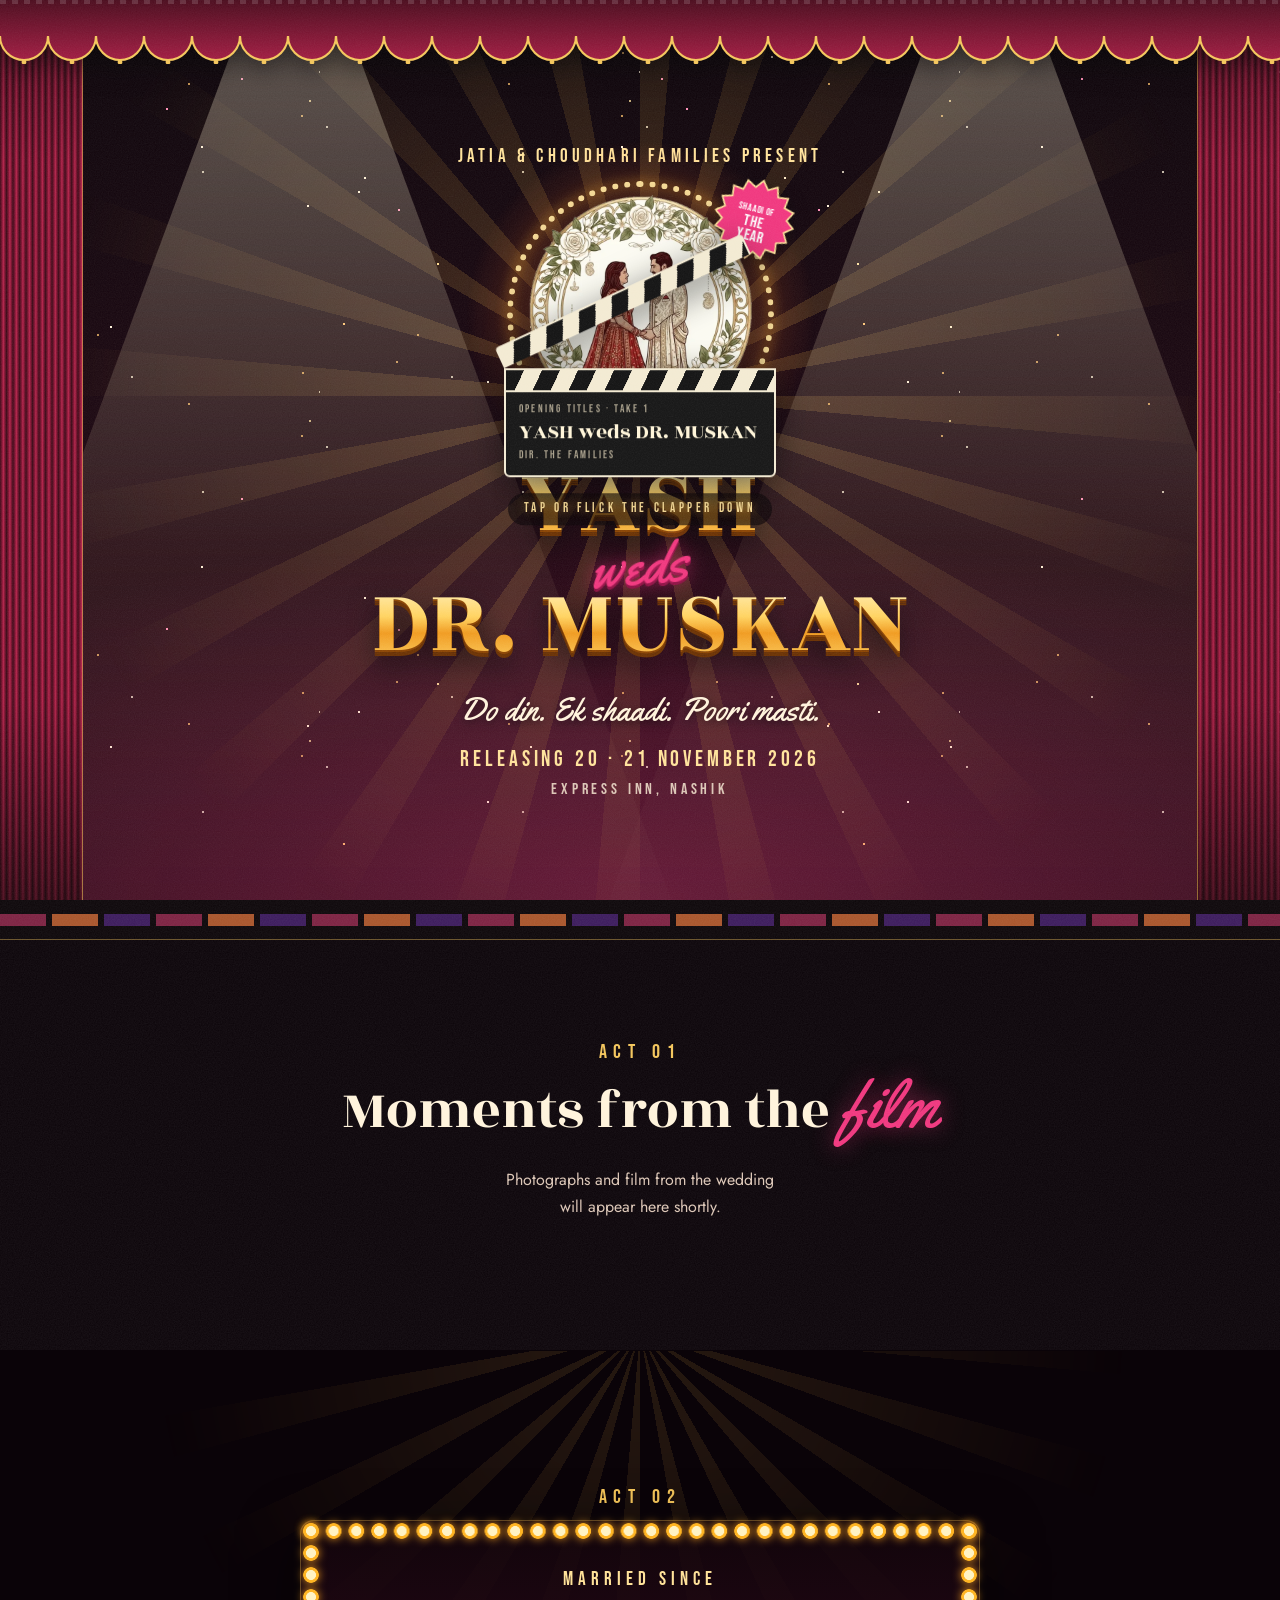
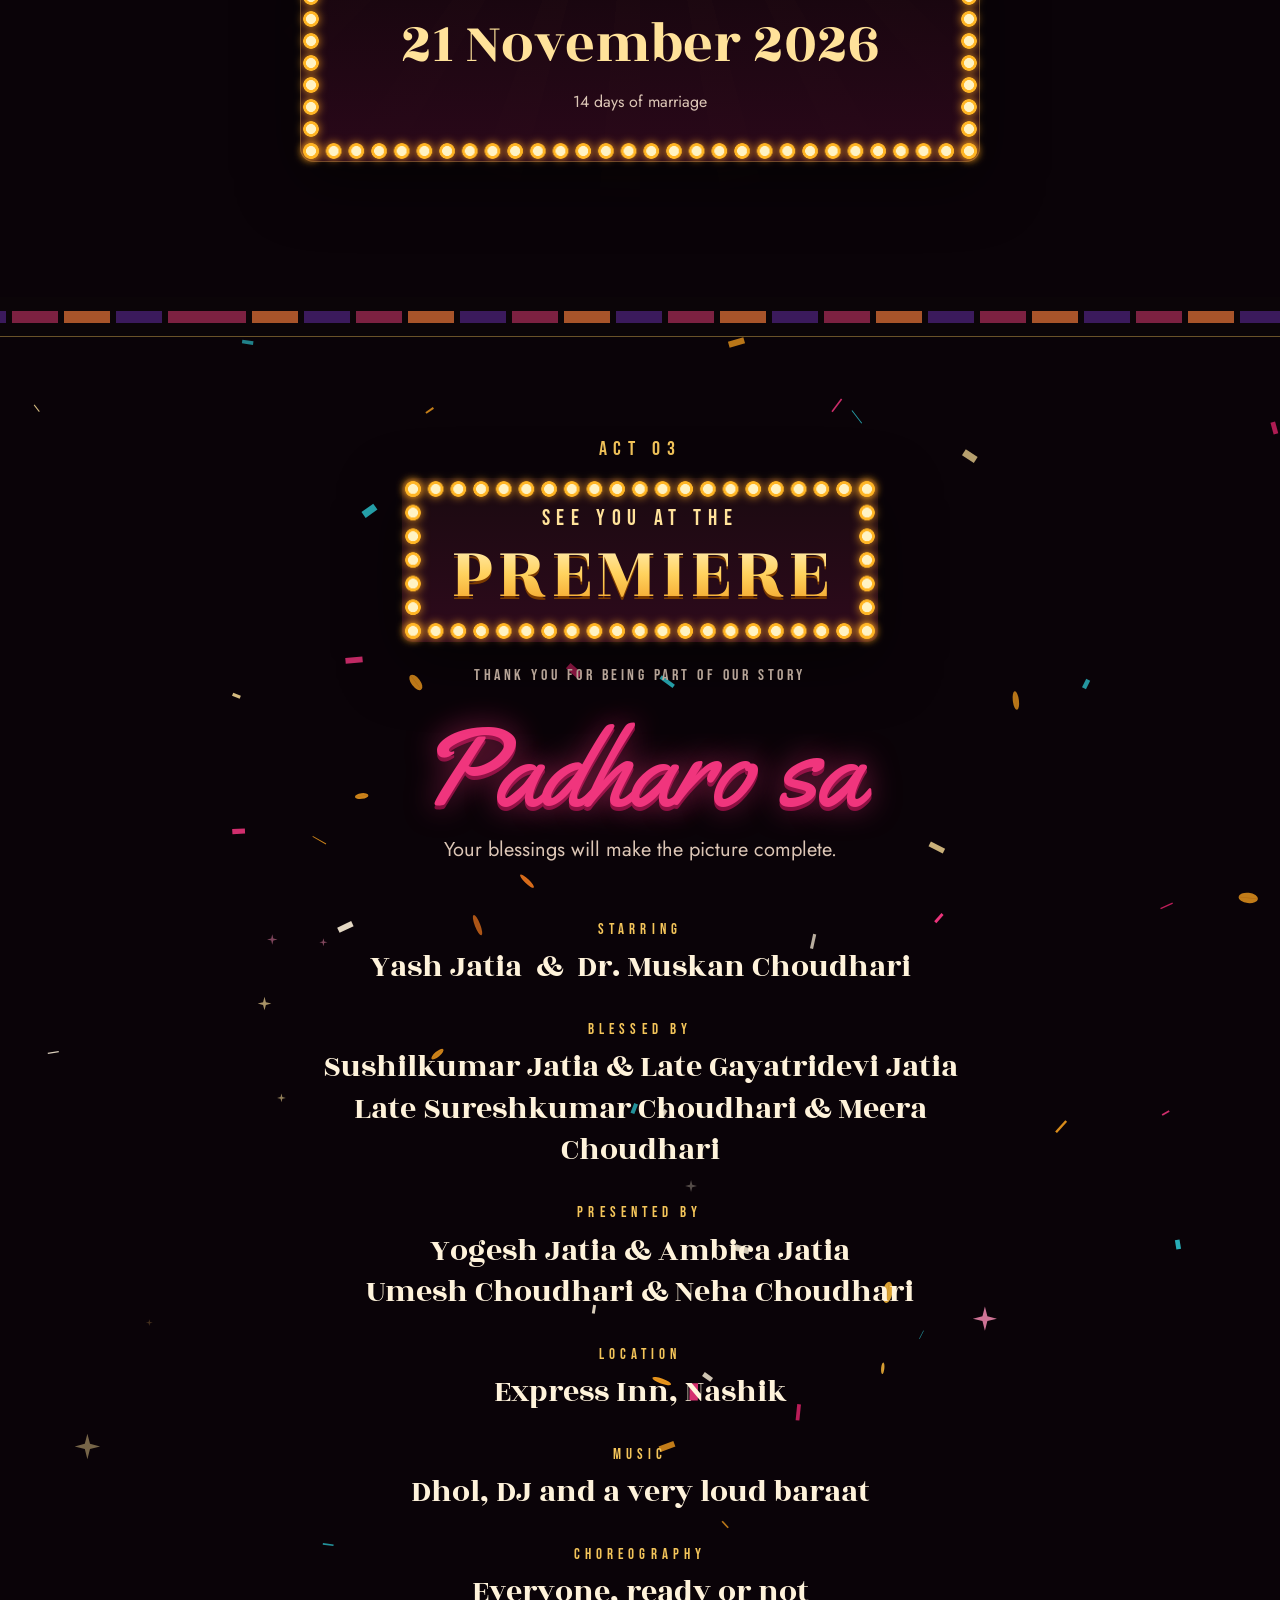
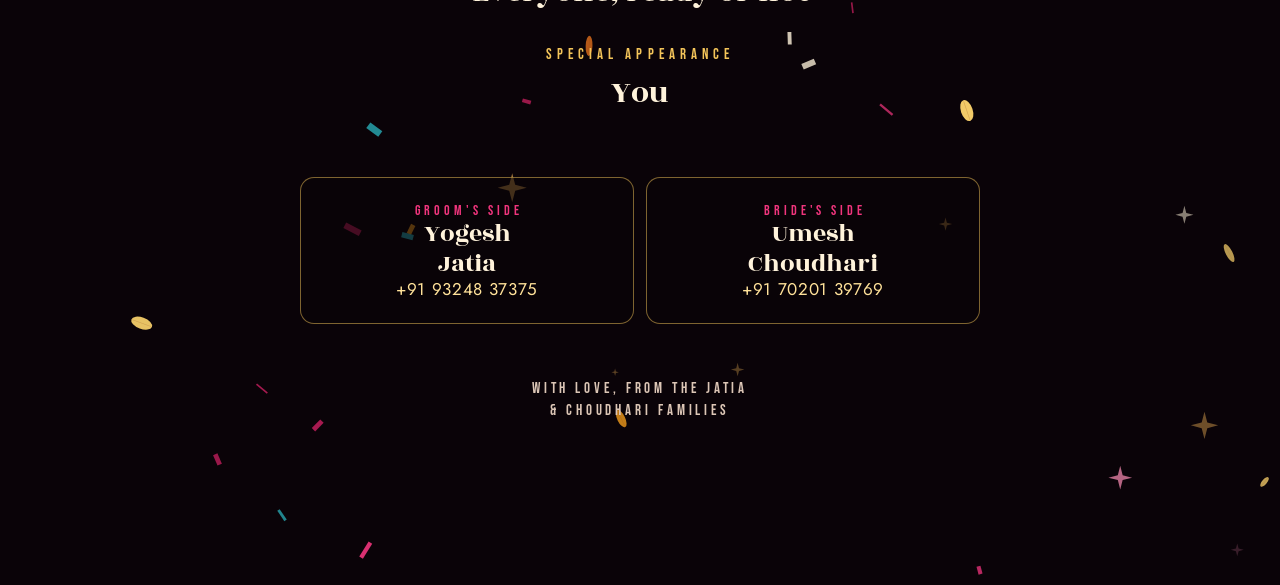
==== index.html @ b1a52bc1 "Day 1 order fix: Bride side Mayara (2:00 PM) now listed before Groom side (2:30 PM) Co-Authored-By: " ====
<!DOCTYPE html>
<html lang="en" class="nojs">
<head>
<meta charset="utf-8">
<meta name="viewport" content="width=device-width, initial-scale=1, viewport-fit=cover">
<title>Yash &amp; Dr. Muskan · 20–21 November 2026</title>
<meta name="description" content="Yash weds Dr. Muskan. 20 and 21 November 2026, Express Inn, Nashik.">
<meta name="theme-color" content="#0A0308">
<script>document.documentElement.className='js';</script>
<link rel="preconnect" href="https://fonts.googleapis.com">
<link rel="preconnect" href="https://fonts.gstatic.com" crossorigin>
<link href="https://fonts.googleapis.com/css2?family=Rozha+One&family=Bebas+Neue&family=Yatra+One&family=Yellowtail&family=Jost:wght@300;400;500&display=swap" rel="stylesheet">
<style>
*{box-sizing:border-box;-webkit-tap-highlight-color:transparent}
:root{--ink:#0B0407;--velvet:#5A0F25;--velvet2:#8E1637;--rani:#F0357D;--mari:#FFA51F;--gold:#F4C55A;--gold2:#FFE29A;--ivory:#FFF3DB;--muted:#DCC6B6;--p:1;--gw:min(80vw,42svh,430px)}
html{background:#0A0308}
body{margin:0;background:transparent;color:var(--ivory);font-family:'Jost',sans-serif;font-weight:400;line-height:1.5;overflow-x:hidden;overflow-x:clip;-webkit-font-smoothing:antialiased;font-variant-numeric:lining-nums}
h1,h2,p{margin:0}
#sky{position:fixed;inset:0;z-index:-3;background:linear-gradient(180deg,#0A0308,#2B0716)}
#stars{position:fixed;inset:0;z-index:-2;overflow:hidden;pointer-events:none}
#stars .sl{position:absolute;left:0;right:0;top:-25%;height:150%;animation:tw 5s ease-in-out infinite alternate}
#stars .s2{animation-duration:7s;animation-delay:-2s}#stars .s3{animation-duration:9s;animation-delay:-4s}
@keyframes tw{from{opacity:.25}to{opacity:.9}}
#stars .s1{background-image:radial-gradient(1.4px 1.4px at 303px 278px,#FFC26B 50%,transparent 52%),radial-gradient(1.4px 1.4px at 189px 309px,#FFC26B 50%,transparent 52%),radial-gradient(1.4px 1.4px at 320px 297px,#FFF3DB 50%,transparent 52%),radial-gradient(1.4px 1.4px at 310px 6px,#FFE29A 50%,transparent 52%),radial-gradient(1.4px 1.4px at 132px 282px,#FFF3DB 50%,transparent 52%),radial-gradient(1.4px 1.4px at 98px 240px,#FFC26B 50%,transparent 52%),radial-gradient(1.4px 1.4px at 203px 77px,#FFF3DB 50%,transparent 52%),radial-gradient(1.4px 1.4px at 77px 267px,#FFC26B 50%,transparent 52%),radial-gradient(1.4px 1.4px at 7px 32px,#FFF3DB 50%,transparent 52%),radial-gradient(1.4px 1.4px at 302px 21px,#FFC26B 50%,transparent 52%);background-size:320px 320px}
#stars .s2{background-image:radial-gradient(2.0px 2.0px at 399px 15px,#FF8FB8 50%,transparent 52%),radial-gradient(2.0px 2.0px at 242px 304px,#FF8FB8 50%,transparent 52%),radial-gradient(2.0px 2.0px at 365px 403px,#FFF3DB 50%,transparent 52%),radial-gradient(2.0px 2.0px at 202px 372px,#FFF3DB 50%,transparent 52%),radial-gradient(2.0px 2.0px at 68px 187px,#FFF3DB 50%,transparent 52%),radial-gradient(2.0px 2.0px at 18px 69px,#FFE29A 50%,transparent 52%),radial-gradient(2.0px 2.0px at 111px 132px,#FFF3DB 50%,transparent 52%);background-size:420px 420px}
#stars .s3{background-image:radial-gradient(2.8px 2.8px at 308px 431px,#FFF3DB 50%,transparent 52%),radial-gradient(2.8px 2.8px at 359px 417px,#FFF3DB 50%,transparent 52%),radial-gradient(2.8px 2.8px at 344px 29px,#FFC26B 50%,transparent 52%),radial-gradient(2.8px 2.8px at 167px 334px,#FF8FB8 50%,transparent 52%);background-size:520px 520px}
#grain{position:fixed;inset:-50%;z-index:60;pointer-events:none;opacity:.075;mix-blend-mode:screen;background-image:url("data:image/svg+xml,%3Csvg xmlns='http://www.w3.org/2000/svg' width='220' height='220'%3E%3Cfilter id='n'%3E%3CfeTurbulence type='fractalNoise' baseFrequency='.85' numOctaves='2' stitchTiles='stitch'/%3E%3CfeColorMatrix values='0 0 0 0 1  0 0 0 0 1  0 0 0 0 1  0 0 0 .9 0'/%3E%3C/filter%3E%3Crect width='100%25' height='100%25' filter='url%28%23n%29'/%3E%3C/svg%3E");animation:grain .9s steps(6) infinite}
@keyframes grain{0%{transform:translate(0,0)}20%{transform:translate(-4%,3%)}40%{transform:translate(3%,-5%)}60%{transform:translate(-6%,-2%)}80%{transform:translate(5%,4%)}100%{transform:translate(0,0)}}
.scr{font-family:'Yellowtail',cursive;font-weight:400}
.eyebrow{font-family:'Bebas Neue',sans-serif;font-size:18px;letter-spacing:.34em;color:var(--gold);margin:0 0 12px;line-height:1.1}
.h2{font-family:'Rozha One',serif;font-weight:400;font-size:clamp(34px,9.4vw,64px);line-height:1.08;color:var(--ivory);text-wrap:balance}
.h2 em{font-family:'Yellowtail',cursive;font-style:normal;color:var(--rani);font-size:1.18em;line-height:.9;text-shadow:0 0 22px rgba(240,53,125,.5)}
.wrap{max-width:1040px;margin:0 auto;padding:0 22px;position:relative}
.center{text-align:center}
.chapter{position:relative;padding:clamp(80px,13vh,150px) 0;overflow:hidden}
#days{overflow:visible}
.sechead{margin-bottom:clamp(28px,5vh,56px)}
.js .rv{opacity:0;transform:translateY(30px);transition:opacity .9s ease,transform .9s cubic-bezier(.2,.7,.2,1);transition-delay:calc(var(--i,0)*110ms)}
.js .rv.in{opacity:1;transform:none}
/* fixed UI */
#bar{position:fixed;top:0;left:0;right:0;height:4px;z-index:70;background:repeating-linear-gradient(90deg,rgba(255,255,255,.14) 0 6px,transparent 6px 12px)}
#bar i{display:block;height:100%;width:100%;transform-origin:0 50%;transform:scaleX(0);background:linear-gradient(90deg,#F0357D,#FFA51F,#FFE29A);box-shadow:0 0 10px rgba(255,165,31,.8)}
#chap{position:fixed;left:12px;bottom:12px;z-index:65;display:flex;align-items:center;gap:10px;padding:6px 14px 6px 6px;border-radius:99px;background:rgba(11,4,7,.72);border:1px solid rgba(244,197,90,.5);-webkit-backdrop-filter:blur(8px);backdrop-filter:blur(8px);font-family:'Bebas Neue',sans-serif;font-size:15px;letter-spacing:.2em;color:var(--ivory);opacity:0;transform:translateY(10px);transition:opacity .4s,transform .4s;pointer-events:none;max-width:calc(100vw - 24px);cursor:pointer;-webkit-user-select:none;user-select:none;appearance:none;-webkit-appearance:none;border-width:1px}
#chap.on{opacity:1;transform:none;pointer-events:auto}
#chap:focus-visible{outline:2px solid var(--gold2);outline-offset:2px}
#chap b{font-weight:400;font-size:17px;letter-spacing:.06em;min-width:32px;height:28px;padding:0 6px;border-radius:99px;display:grid;place-items:center;background:var(--rani);color:#fff}
#chap i.chch{width:8px;height:8px;border-right:2px solid var(--gold2);border-bottom:2px solid var(--gold2);transform:rotate(-135deg);transition:transform .25s ease;flex:none;margin-left:2px}
#chap.open i.chch{transform:rotate(45deg)}
#chapMenu{position:fixed;left:12px;bottom:58px;z-index:66;list-style:none;margin:0;padding:6px;border-radius:16px;background:rgba(11,4,7,.9);border:1px solid rgba(244,197,90,.5);-webkit-backdrop-filter:blur(10px);backdrop-filter:blur(10px);display:flex;flex-direction:column;gap:1px;opacity:0;transform:translateY(8px) scale(.97);transform-origin:0 100%;pointer-events:none;transition:opacity .2s ease,transform .2s ease;max-height:min(58vh,420px);overflow-y:auto;box-shadow:0 14px 32px rgba(0,0,0,.5);max-width:calc(100vw - 24px)}
#chapMenu.open{opacity:1;transform:none;pointer-events:auto}
#chapMenu button{all:unset;display:flex;align-items:baseline;gap:10px;padding:10px 14px;border-radius:10px;font-family:'Bebas Neue',sans-serif;letter-spacing:.14em;font-size:14px;color:var(--ivory);cursor:pointer;white-space:nowrap;-webkit-user-select:none;user-select:none}
#chapMenu button:hover,#chapMenu button:focus-visible{background:rgba(244,197,90,.16)}
#chapMenu button b{color:var(--gold2);font-weight:400;min-width:22px;font-size:13px;letter-spacing:.04em}
#chapMenu button[aria-current="true"]{background:rgba(240,53,125,.2)}
#chapMenu button[aria-current="true"] b{color:#fff}
#mbtn{display:none;position:fixed;right:12px;bottom:12px;z-index:65;width:44px;height:44px;border-radius:50%;border:1px solid var(--gold);background:rgba(11,4,7,.75);color:var(--gold2);font-size:20px;cursor:pointer}
#mbtn.on{display:block}

/* marquee bulbs */
.marq{position:relative}
.marq::before,.marq::after{content:"";position:absolute;pointer-events:none;filter:drop-shadow(0 0 5px rgba(255,165,31,.9))}
.marq::before{inset:0;background:radial-gradient(circle,#FFF3C4 0 30%,#FFB524 34% 48%,transparent 52%) 0 0/22px 22px space no-repeat,radial-gradient(circle,#FFF3C4 0 30%,#FFB524 34% 48%,transparent 52%) 0 100%/22px 22px space no-repeat;animation:bulb 1.3s steps(1) infinite}
.marq::after{inset:0;background:radial-gradient(circle,#FFF3C4 0 30%,#FFB524 34% 48%,transparent 52%) 0 0/22px 22px no-repeat space,radial-gradient(circle,#FFF3C4 0 30%,#FFB524 34% 48%,transparent 52%) 100% 0/22px 22px no-repeat space;animation:bulb 1.3s steps(1) infinite -.65s}
@keyframes bulb{0%{opacity:1}50%{opacity:.35}100%{opacity:1}}

/* ---------- HERO ---------- */
#hero{position:relative;height:100vh;height:100svh;min-height:640px;overflow:hidden;isolation:isolate;background:radial-gradient(120% 70% at 50% 100%,rgba(240,53,125,.28),transparent 60%)}
.js #hero:not(.hero-open){-webkit-user-select:none;user-select:none}
.hl{position:absolute;pointer-events:none;will-change:translate}
.rays{position:absolute;left:50%;top:44%;width:150vmax;height:150vmax;margin:-75vmax 0 0 -75vmax;background:repeating-conic-gradient(from 0deg,rgba(255,196,80,.20) 0 5deg,transparent 5deg 15deg);-webkit-mask-image:radial-gradient(closest-side,#000 6%,transparent 62%);mask-image:radial-gradient(closest-side,#000 6%,transparent 62%);animation:spin 120s linear infinite}
@keyframes spin{to{rotate:360deg}}
.spot{top:-6%;height:112%;width:62vmax;transform-origin:50% 0;background:linear-gradient(rgba(255,244,214,.5),rgba(255,214,150,.1) 60%,transparent);clip-path:polygon(47% 0,53% 0,100% 100%,0 100%);mix-blend-mode:screen;filter:blur(4px);opacity:0;animation:fadein 2s 1.2s forwards}
.sp1{left:-8vmax;animation:fadein 2s 1.2s forwards,sweep1 9s ease-in-out 1.2s infinite alternate}
.sp2{right:-8vmax;animation:fadein 2s 1.4s forwards,sweep2 11s ease-in-out 1.2s infinite alternate}
@keyframes sweep1{from{rotate:-18deg}to{rotate:8deg}}
@keyframes sweep2{from{rotate:18deg}to{rotate:-8deg}}
@keyframes fadein{from{opacity:0}to{opacity:.7}}
#pc{left:0;top:0;width:100%;height:100%}
.cur{position:absolute;top:0;bottom:0;width:50%;z-index:3;pointer-events:none;background:linear-gradient(180deg,rgba(0,0,0,.42),transparent 18%,transparent 78%,rgba(0,0,0,.55)),repeating-linear-gradient(90deg,#3c0716 0,#7a112e 15px,#b32149 26px,#7a112e 37px,#3c0716 50px)}
.cl{left:0;transform-origin:0 50%;animation:cgl 1.5s .05s cubic-bezier(.75,0,.25,1) forwards;animation-play-state:paused}
.cr{right:0;transform-origin:100% 50%;animation:cgl 1.5s .05s cubic-bezier(.75,0,.25,1) forwards;animation-play-state:paused}
.hero-open .cl,.hero-open .cr,.nojs .cl,.nojs .cr{animation-play-state:running}
@keyframes cgl{to{transform:scaleX(.13)}}
.cl::after,.cr::after{content:"";position:absolute;top:0;bottom:0;width:6px;background:linear-gradient(90deg,#F4C55A,#B98A32)}
.cl::after{right:0}.cr::after{left:0}
.valance{position:absolute;left:0;right:0;top:0;height:64px;z-index:5;pointer-events:none;background:url("data:image/svg+xml,%3Csvg xmlns='http://www.w3.org/2000/svg' width='48' height='64' viewBox='0 0 48 64'%3E%3Cdefs%3E%3ClinearGradient id='g' x1='0' y1='0' x2='0' y2='1'%3E%3Cstop offset='0' stop-color='%234a0a1c'/%3E%3Cstop offset='1' stop-color='%23a01a40'/%3E%3C/linearGradient%3E%3C/defs%3E%3Cpath d='M0 0H48V36A24 24 0 0 1 0 36Z' fill='url%28%23g%29'/%3E%3Cpath d='M0 36A24 24 0 0 0 48 36' fill='none' stroke='%23F4C55A' stroke-width='2.2'/%3E%3Ccircle cx='24' cy='62' r='2.4' fill='%23F4C55A'/%3E%3C/svg%3E") repeat-x 0 0/48px 64px;filter:drop-shadow(0 8px 12px rgba(0,0,0,.55))}
/* ---------- CLAPPER OPENER ---------- */
.hop{position:absolute;z-index:8;left:50%;top:50%;width:min(60vw,40svh,272px);transform:translate(-50%,-58%);display:flex;flex-direction:column;align-items:center;text-align:center;cursor:grab;touch-action:none;container-type:inline-size}
.js .hop{opacity:0;visibility:hidden;transition:opacity .5s ease}
.js .hop.on{opacity:1;visibility:visible}
.hero-open .hop{opacity:0!important;visibility:hidden!important;pointer-events:none;transition:opacity .3s ease}
.nojs .hop{display:none}
.hopx{width:100%;transform-origin:50% 100%;filter:drop-shadow(0 10px 18px rgba(0,0,0,.6));will-change:transform}
.hoarm{position:relative;z-index:2;height:8cqw;min-height:19px;background:repeating-linear-gradient(115deg,#f3ead2 0 6cqw,#111 6cqw 12cqw);border:2px solid #f3ead2;border-bottom:0;border-radius:4px 4px 0 0;transform-origin:0 100%;will-change:transform}
.hostick{height:8cqw;min-height:19px;background:repeating-linear-gradient(115deg,#111 0 6cqw,#f3ead2 6cqw 12cqw);border:2px solid #f3ead2;border-bottom:0}
.hocbd{background:#141414;border:2px solid #f3ead2;border-radius:0 0 6px 6px;padding:clamp(11px,4.2cqw,17px) clamp(13px,4.8cqw,19px) clamp(15px,5.6cqw,21px);text-align:left;display:flex;flex-direction:column;gap:clamp(5px,1.6cqw,8px)}
.hocbd i{font:400 clamp(11px,3.6cqw,15px)/1 'Bebas Neue',sans-serif;letter-spacing:.2em;color:#a89f8a;font-style:normal}
.hocbd b{font:400 clamp(22px,7.4cqw,33px)/1.15 'Rozha One',serif;color:#fff5d8}
.hohint{margin-top:16px;align-self:center;padding:6px 16px;border-radius:99px;background:rgba(11,4,7,.65);font-family:'Bebas Neue',sans-serif;font-size:13px;letter-spacing:.28em;color:var(--gold2);text-shadow:0 0 10px rgba(255,190,80,.6);white-space:nowrap;animation:hopulse 1.8s ease-in-out infinite}
@keyframes hopulse{50%{opacity:.62}}
.hflash{position:absolute;inset:0;z-index:9;background:#FFF3DB;opacity:0;pointer-events:none}
.hero-flashing .hflash{animation:hfl .38s ease-out}
@keyframes hfl{0%{opacity:.95}100%{opacity:0}}
.haction{position:absolute;left:0;right:0;top:40%;text-align:center;font:400 clamp(40px,15vw,108px)/1 'Yellowtail',cursive;color:var(--gold2);text-shadow:0 0 26px rgba(255,165,31,.9);z-index:9;opacity:0;pointer-events:none}
.hero-flashing .haction{animation:hact 1s ease-out}
@keyframes hact{0%{opacity:0;transform:scale(.7)}18%{opacity:1;transform:scale(1.05)}70%{opacity:1}100%{opacity:0;transform:scale(1.1)}}
.hero-shake{animation:hshk .4s}
@keyframes hshk{10%,90%{transform:translate(-1px,0)}20%,80%{transform:translate(2px,-1px)}30%,50%,70%{transform:translate(-3px,1px)}40%,60%{transform:translate(3px,-1px)}}
.hcontent{position:absolute;inset:0;z-index:4;display:flex;flex-direction:column;align-items:center;justify-content:center;text-align:center;padding:clamp(92px,13.5svh,128px) 20px clamp(58px,8.5svh,84px);gap:clamp(4px,1svh,12px);will-change:transform,opacity}
.hi{opacity:0;animation:hin 1s var(--d,0s) cubic-bezier(.2,.7,.2,1) both;animation-play-state:paused}
.hero-open .hi,.nojs .hi{animation-play-state:running}
@keyframes hin{from{opacity:0;transform:translateY(20px)}to{opacity:1;transform:none}}
.presents{font-family:'Bebas Neue',sans-serif;font-size:clamp(13px,3.5vw,19px);letter-spacing:.22em;color:var(--gold2);text-wrap:balance;max-width:24em}
.art{position:relative;width:min(56vw,27svh,330px);aspect-ratio:1;flex:none;margin:clamp(6px,1.4svh,14px) 0}
.art.pop{animation:popin 1.2s var(--d) cubic-bezier(.2,1.5,.4,1) both;animation-play-state:paused}
.hero-open .art.pop,.nojs .art.pop{animation-play-state:running}
@keyframes popin{from{opacity:0;transform:scale(.5) rotate(-8deg)}to{opacity:1;transform:none}}
.art img{position:relative;width:100%;height:100%;display:block;z-index:2;filter:drop-shadow(0 12px 20px rgba(0,0,0,.5))}
.art .halo{position:absolute;inset:-22%;border-radius:50%;background:radial-gradient(closest-side,rgba(255,196,80,.65),rgba(255,120,60,.22) 62%,transparent);animation:pulse 3.6s ease-in-out infinite alternate}
.art .ring{position:absolute;inset:-5%;border-radius:50%;border:6px dotted var(--gold2);filter:drop-shadow(0 0 6px #FFA51F);z-index:1;animation:spin 60s linear infinite,bulb 1.3s steps(1) infinite}
@keyframes pulse{from{opacity:.6;transform:scale(.92)}to{opacity:1;transform:scale(1.06)}}
.stk{position:absolute;z-index:3;right:-14%;top:-6%;width:34%;min-width:66px;transform:rotate(14deg);animation:wob 3.2s ease-in-out infinite alternate;filter:drop-shadow(0 4px 8px rgba(0,0,0,.5))}
.stt{font-family:'Bebas Neue',sans-serif;fill:#fff;letter-spacing:.06em}.stt.s{font-size:12px}.stt.b{font-size:19px}
@keyframes wob{from{transform:rotate(9deg) scale(1)}to{transform:rotate(19deg) scale(1.07)}}
.title{display:flex;flex-direction:column;align-items:center;font-weight:400;line-height:1;margin:0}
.t{font-family:'Rozha One',serif;text-transform:uppercase;font-size:clamp(46px,min(17.4vw,10.4svh),140px);line-height:.98;letter-spacing:.02em;background:linear-gradient(180deg,#FFF6CE 0%,#FFD25E 42%,#F09A1E 60%,#FFD86B 100%);-webkit-background-clip:text;background-clip:text;color:transparent;-webkit-text-fill-color:transparent;filter:drop-shadow(0 2px 0 #8a4300) drop-shadow(0 4px 0 #6a3000) drop-shadow(0 10px 14px rgba(0,0,0,.65));opacity:0;animation:tpop .9s var(--d) cubic-bezier(.2,1.4,.4,1) both;animation-play-state:paused;padding:0 .06em}
.hero-open .t,.nojs .t{animation-play-state:running}
@keyframes tpop{from{opacity:0;transform:translateY(40px) scale(.85)}to{opacity:1;transform:none}}
.weds{font-family:'Yellowtail',cursive;font-size:clamp(32px,min(10.6vw,6.4svh),84px);line-height:.9;color:var(--rani);margin:-.18em 0 -.22em;transform:rotate(-5deg);text-shadow:0 0 18px rgba(240,53,125,.7),0 3px 0 #7d0b3a;opacity:0;animation:wpop .8s var(--d) cubic-bezier(.2,1.4,.4,1) both;animation-play-state:paused;position:relative;z-index:2}
.hero-open .weds,.nojs .weds{animation-play-state:running}
@keyframes wpop{from{opacity:0;transform:rotate(-14deg) scale(.4)}to{opacity:1;transform:rotate(-5deg)}}
.tagline{font-family:'Yellowtail',cursive;font-size:clamp(20px,min(5.6vw,3.6svh),32px);color:var(--ivory);text-shadow:0 2px 10px rgba(0,0,0,.6);margin-top:clamp(2px,.8svh,8px)}
.release{display:flex;flex-direction:column;gap:2px;font-family:'Bebas Neue',sans-serif;letter-spacing:.24em}
.release b{font-weight:400;font-size:clamp(15px,4.2vw,22px);color:var(--gold2)}.release span{font-size:clamp(13px,3.4vw,16px);color:var(--muted)}
.chip{padding:7px 20px;border-radius:99px;border:1px solid rgba(255,226,154,.7);background:linear-gradient(90deg,rgba(240,53,125,.85),rgba(190,30,90,.85));font-family:'Bebas Neue',sans-serif;font-size:16px;letter-spacing:.24em;color:#fff;box-shadow:0 0 22px rgba(240,53,125,.5)}
.chip:empty{display:none}
.cue{position:absolute;left:50%;bottom:max(1.4svh,env(safe-area-inset-bottom));z-index:6;display:flex;flex-direction:column;align-items:center;gap:1px;color:var(--gold2);text-decoration:none;font-family:'Bebas Neue',sans-serif;font-size:14px;line-height:1;letter-spacing:.42em;padding:6px 14px 4px;margin-left:0;transform:translateX(-50%);text-shadow:0 0 12px rgba(255,190,80,.55)}
.cue span{padding-left:.42em}
.cue i{display:block;width:11px;height:11px;border-right:2px solid var(--gold2);border-bottom:2px solid var(--gold2);transform:rotate(45deg);margin-top:-1px;animation:cue 1.6s ease-in-out infinite}
.js .cue{opacity:0;visibility:hidden;transition:opacity .9s ease,visibility 0s .9s}
.js .cue.on{opacity:1;visibility:visible;transition:opacity .9s ease}
.js .cue.gone{opacity:0;visibility:hidden;pointer-events:none;transition:opacity .4s ease,visibility 0s .4s}
@keyframes cue{0%,100%{transform:translateY(0) rotate(45deg);opacity:.55}50%{transform:translateY(6px) rotate(45deg);opacity:1}}

/* ---------- pinned scenes ---------- */
.pin{position:relative;height:var(--h,300vh)}
.stick{position:sticky;top:0;height:100vh;height:100svh;overflow:hidden}
.rv0{opacity:clamp(0,calc((var(--p) - var(--a,.4)) * 8),1);transform:translateY(calc((1 - clamp(0,calc((var(--p) - var(--a,.4)) * 8),1)) * 20px))}
/* film leader */
.leader{position:absolute;inset:0;z-index:6;display:flex;flex-direction:column;align-items:center;justify-content:center;gap:16px;background:radial-gradient(circle at 50% 45%,#2a2a2a,#0c0c0c 75%);opacity:clamp(0,calc((.5 - var(--p)) * 12),1);pointer-events:none;visibility:visible}
.ldc{position:relative;width:min(70vw,42svh,420px);aspect-ratio:1;border-radius:50%;border:4px solid #e9e4d6;display:grid;place-items:center;box-shadow:inset 0 0 0 14px #141414,inset 0 0 0 16px #e9e4d6,0 0 60px rgba(255,255,255,.08);overflow:hidden}
.ldc .sweep{position:absolute;inset:0;background:conic-gradient(from calc(var(--p) * 1080deg),rgba(255,255,255,.34) 0 90deg,transparent 90deg);border-radius:50%}
.ldc .xh,.ldc .xv{position:absolute;background:#e9e4d6;opacity:.85}
.ldc .xh{left:0;right:0;top:50%;height:2px;margin-top:-1px}.ldc .xv{top:0;bottom:0;left:50%;width:2px;margin-left:-1px}
.ldc b{position:relative;z-index:2;font-family:'Rozha One',serif;font-weight:400;font-size:calc(min(70vw,42svh,420px)*.5);line-height:1;color:#f4efe2;text-shadow:0 0 30px rgba(255,255,255,.35);mix-blend-mode:normal}
.ldl{font-family:'Bebas Neue',sans-serif;font-size:17px;letter-spacing:.3em;color:#bdb7a6}
.ldk{font-family:'Bebas Neue',sans-serif;font-size:15px;letter-spacing:.34em;color:var(--gold2);animation:blink 1.6s ease-in-out infinite}
@keyframes blink{50%{opacity:.35}}
.flash{position:absolute;inset:0;z-index:7;background:#fff8e6;pointer-events:none;opacity:min(clamp(0,calc((var(--p) - .36) * 20),1),clamp(0,calc((.52 - var(--p)) * 9),1))}
/* invitation */
.inv{position:relative;height:100%;display:flex;flex-direction:column;align-items:center;justify-content:center;gap:clamp(12px,2.4svh,26px);padding:2svh 20px calc(2svh + 80px);transform:scale(calc(.94 + clamp(0,calc((var(--p) - .46) * 3),1)*.06));opacity:clamp(0,calc((var(--p) - .44) * 10),1)}
.inv-t{text-align:center}.inv-t .eyebrow{margin-bottom:0}
.inv-t .big{font-size:clamp(34px,9.6vw,58px);color:var(--gold2);line-height:1.1;text-shadow:0 0 24px rgba(244,197,90,.4)}
.screen{width:var(--gw);aspect-ratio:1/1.02;padding:22px;flex:none}
.scr-in{position:relative;width:100%;height:100%;border-radius:8px;background:radial-gradient(90% 90% at 50% 45%,#FFFBEF,#F6E3B8 75%,#E8C983);box-shadow:inset 0 0 0 2px #F4C55A,inset 0 0 40px rgba(140,80,20,.25),0 0 60px rgba(255,165,31,.35);display:grid;place-items:center;overflow:hidden}
.scr-in img{width:100%;height:100%;object-fit:cover;display:block;margin:0}
.inv-x{text-align:center;max-width:600px}
.ln1 .fam{display:block;font-family:'Rozha One',serif;font-size:clamp(18px,5vw,25px);line-height:1.25;color:var(--ivory)}
.ln1 .tw{display:block;font-family:'Bebas Neue',sans-serif;font-size:15px;letter-spacing:.34em;color:var(--rani);margin:2px 0}
.ln2{font-size:clamp(13px,3.6vw,16px);color:var(--muted);margin-top:8px}
.ln3{font-size:clamp(44px,12vw,64px);color:var(--gold2);line-height:1.05;margin-top:4px}
.ln4{font-family:'Bebas Neue',sans-serif;font-size:16px;letter-spacing:.26em;color:var(--gold)}
.invhint{display:inline-block;margin-top:10px;padding:4px 14px;border-radius:99px;background:rgba(11,4,7,.5);font-family:'Bebas Neue',sans-serif;font-size:11px;letter-spacing:.28em;color:var(--gold2);text-shadow:0 0 10px rgba(255,190,80,.5)}
@media (min-width:900px){
 .inv{display:grid;grid-template-columns:auto minmax(0,590px);grid-template-areas:"t t" "g x";column-gap:6vw;row-gap:2svh;align-content:center;justify-content:center}
 .inv-t{grid-area:t}.screen{grid-area:g;--gw:min(30vw,44svh)}.inv-x{grid-area:x;align-self:center}
}

/* ---------- release date ---------- */
#now{padding:clamp(90px,15vh,170px) 0}
.rays.big{width:min(220vw,1500px);height:min(220vw,1500px);margin:calc(min(220vw,1500px)/-2) 0 0 calc(min(220vw,1500px)/-2);top:50%;opacity:.55;animation:none;-webkit-mask-image:radial-gradient(closest-side,#000 8%,transparent 66%);mask-image:radial-gradient(closest-side,#000 8%,transparent 66%);pointer-events:none}
.cdbox{max-width:600px;margin:0 auto;padding:clamp(34px,6vw,46px) clamp(26px,5vw,44px);border-radius:14px;background:linear-gradient(180deg,rgba(20,6,12,.82),rgba(50,10,30,.82));box-shadow:0 20px 60px rgba(0,0,0,.5),inset 0 0 0 1px rgba(244,197,90,.3)}
.cdtop{font-family:'Bebas Neue',sans-serif;font-size:clamp(15px,4vw,19px);letter-spacing:.26em;color:var(--gold2);margin-bottom:18px;text-wrap:balance}
.cdg{display:grid;grid-template-columns:repeat(4,minmax(0,1fr));gap:10px}
.cdb{position:relative;padding:16px 2px 10px;border-radius:8px;background:linear-gradient(180deg,#1a0a10 50%,#100609 50%);border:1px solid rgba(244,197,90,.4);overflow:hidden}
.cdb::after{content:"";position:absolute;left:0;right:0;top:50%;height:2px;margin-top:-1px;background:rgba(0,0,0,.75);box-shadow:0 1px 0 rgba(255,226,154,.15)}
.cdb b{display:block;font-family:'Rozha One',serif;font-weight:400;font-size:clamp(32px,9.6vw,60px);line-height:1;color:var(--gold2);font-variant-numeric:lining-nums tabular-nums}
.cdb b.tk{animation:tk .5s cubic-bezier(.2,.8,.2,1)}
@keyframes tk{from{opacity:0;transform:translateY(-38%)}to{opacity:1;transform:none}}
.cdb span{display:block;margin-top:8px;font-family:'Bebas Neue',sans-serif;font-size:13px;letter-spacing:.24em;color:var(--muted)}
.cdnote{margin:26px auto 0;font-size:14px;color:var(--muted);letter-spacing:.04em;max-width:26em;text-wrap:balance}
.cdbig{font-family:'Rozha One',serif;font-size:clamp(34px,9vw,58px);color:var(--gold2);line-height:1.1;text-wrap:balance}
.cdsub{margin-top:12px;color:var(--muted);line-height:1.7;font-size:16px}

/* ---------- reel divider ---------- */
.reel{position:absolute;left:0;right:0;top:0;height:40px;z-index:2;background:linear-gradient(#0b0508,#0b0508) 0 0/100% 100% no-repeat,repeating-linear-gradient(90deg,transparent 0 12px,#eadbb0 12px 22px) 0 5px/100% 7px no-repeat,repeating-linear-gradient(90deg,transparent 0 12px,#eadbb0 12px 22px) 0 calc(100% - 5px)/100% 7px no-repeat;background-color:#0b0508;border-bottom:1px solid rgba(244,197,90,.4)}
.reel::after{content:"";position:absolute;left:0;right:0;top:14px;height:12px;background:repeating-linear-gradient(90deg,#7c2141 0 46px,#0b0508 46px 52px,#a8542a 52px 98px,#0b0508 98px 104px,#3b1a5c 104px 150px,#0b0508 150px 156px);background-position:var(--rx,0px) 0}
#days,#memories,#finale{padding-top:calc(clamp(80px,13vh,150px) + 24px)}

/* ---------- screenplay (days) ---------- */
.day{position:relative;margin:0 auto clamp(56px,9vh,110px);max-width:680px}.day:last-child{margin-bottom:0}
.dayhead{position:sticky;top:0;z-index:5;display:grid;grid-template-columns:auto auto auto;grid-template-areas:"c n t";justify-content:center;align-items:center;column-gap:14px;padding:16px 8px 30px;-webkit-backdrop-filter:blur(8px);backdrop-filter:blur(8px);background:linear-gradient(rgba(14,4,10,.86) 55%,rgba(14,4,10,0));-webkit-mask-image:linear-gradient(#000 62%,transparent);mask-image:linear-gradient(#000 62%,transparent)}
.dayhead .clap{grid-area:c;width:54px}
.dtag{position:absolute;left:8px;top:2px;font-family:'Bebas Neue',sans-serif;font-size:13px;letter-spacing:.3em;color:var(--rani);display:none}
.dnum{grid-area:n;font-family:'Rozha One',serif;font-size:clamp(64px,17vw,96px);line-height:.9;background:linear-gradient(180deg,#FFF6CE,#FFD25E 50%,#F09A1E);-webkit-background-clip:text;background-clip:text;color:transparent;-webkit-text-fill-color:transparent;filter:drop-shadow(0 3px 0 #7a3a00)}
.dtxt{grid-area:t;display:flex;flex-direction:column;gap:2px;text-align:left}
.dtxt b{font-family:'Bebas Neue',sans-serif;font-weight:400;font-size:clamp(24px,6vw,32px);letter-spacing:.14em;color:var(--ivory);line-height:1}
.dtxt em{font-family:'Yellowtail',cursive;font-style:normal;font-size:clamp(22px,5.6vw,28px);color:var(--rani);line-height:1}
.clap{display:block}.clap .arm{transform-box:fill-box;transform-origin:0 100%;transform:rotate(-24deg);transition:transform .35s cubic-bezier(.5,0,.3,1.6)}
.day.in .clap .arm,.clap.snap .arm{transform:rotate(0)}
.tl{list-style:none;margin:0;padding:6px 30px 0 30px;position:relative}
.tl::before{content:"";position:absolute;left:8px;top:0;bottom:0;border-left:4px dotted rgba(244,197,90,.45)}
.tlfill{position:absolute;left:8px;top:0;bottom:0;width:4px;margin-left:-2px;border-radius:3px;background:linear-gradient(#FFE29A,var(--mari));box-shadow:0 0 14px 2px rgba(255,165,31,.7);transform-origin:0 0;transform:scaleY(var(--lp,0))}
.ev{position:relative;display:grid;grid-template-columns:96px minmax(0,1fr);margin:0 0 16px;min-height:88px;background:linear-gradient(90deg,rgba(255,226,154,.16) 0 96px,transparent 96px),rgba(16,5,10,.68);border:1px solid rgba(244,197,90,.28);border-radius:12px;-webkit-mask:radial-gradient(circle 9px at 96px 0,#0000 97%,#000) top/100% 51% no-repeat,radial-gradient(circle 9px at 96px 100%,#0000 97%,#000) bottom/100% 51% no-repeat;mask:radial-gradient(circle 9px at 96px 0,#0000 97%,#000) top/100% 51% no-repeat,radial-gradient(circle 9px at 96px 100%,#0000 97%,#000) bottom/100% 51% no-repeat;transition:opacity .9s ease,transform .9s cubic-bezier(.2,.7,.2,1),background .4s,border-color .4s}
.ev::after{content:"";position:absolute;left:96px;top:9px;bottom:9px;border-left:2px dashed rgba(244,197,90,.35)}
.et{display:flex;flex-direction:column;align-items:center;justify-content:center;gap:2px;padding:12px 6px;font-family:'Bebas Neue',sans-serif;font-size:clamp(22px,5.6vw,27px);letter-spacing:.06em;color:var(--gold2);text-align:center;line-height:1.05;white-space:nowrap}
.et small{font-size:12px;letter-spacing:.22em;color:var(--rani);font-weight:400}
.eb{display:flex;flex-direction:column;justify-content:center;gap:3px;padding:14px 18px 14px 20px;min-width:0}
.en{font-family:'Rozha One',serif;font-size:clamp(21px,5.6vw,29px);line-height:1.12;color:var(--ivory);text-wrap:balance}
.ep{font-family:'Bebas Neue',sans-serif;font-size:15px;letter-spacing:.12em;color:var(--muted);text-wrap:balance}
.tag{display:none;position:absolute;right:10px;top:8px;font-style:normal;font-family:'Bebas Neue',sans-serif;font-size:12px;letter-spacing:.2em;padding:2px 9px;border-radius:99px;background:var(--rani);color:#fff}
.ev.act{background:linear-gradient(90deg,rgba(255,165,31,.4) 0 96px,transparent 96px),rgba(46,10,28,.88);border-color:rgba(255,226,154,.85)}
.ev.past{opacity:.5}.ev.next .tag{display:block}
.js .ev.rv.in.past{opacity:.5}

/* ---------- saat vachan ---------- */
.vglow{position:absolute;left:50%;top:48%;width:150vmax;height:150vmax;margin:-75vmax 0 0 -75vmax;background:radial-gradient(closest-side,rgba(255,165,31,.55),rgba(240,53,125,.22) 42%,transparent 70%);opacity:calc(var(--lit,4)*.17);transition:opacity .4s}
.rays.v{top:48%;opacity:calc(.1 + var(--lit,4)*.12);animation:spin 160s linear infinite}
.vwrap{position:relative;height:100%;display:flex;flex-direction:column;align-items:center;justify-content:space-between;padding:clamp(46px,8svh,80px) 20px clamp(64px,10svh,96px);text-align:center}
.vhead{display:flex;flex-direction:column;align-items:center;gap:6px}
.vhead .clap{width:58px;margin-bottom:4px}.vhead .eyebrow{margin:0}
.vdev{font-family:'Yatra One',serif;font-size:clamp(20px,5vw,26px);color:var(--gold2);line-height:1.2}
.vhint{margin-top:10px;font-family:'Bebas Neue',sans-serif;font-size:13px;letter-spacing:.32em;color:var(--gold2);animation:blink 1.6s ease-in-out infinite;pointer-events:none}
.vstage{position:relative;width:100%;max-width:560px;flex:1;margin:1svh 0}
.vt{position:absolute;left:0;right:0;top:50%;transform:translateY(-44%);opacity:0;transition:opacity .55s ease,transform .8s cubic-bezier(.2,.7,.2,1);pointer-events:none}
.vt.act{opacity:1;transform:translateY(-50%)}
.vroman{font-family:'Bebas Neue',sans-serif;font-size:20px;letter-spacing:.34em;color:var(--rani)}
.vname{font-family:'Rozha One',serif;font-size:clamp(46px,14vw,92px);line-height:1.02;margin:.1em 0 .2em!important;background:linear-gradient(180deg,#FFF6CE,#FFD25E 55%,#F09A1E);-webkit-background-clip:text;background-clip:text;color:transparent;-webkit-text-fill-color:transparent;filter:drop-shadow(0 3px 0 #7a3a00) drop-shadow(0 8px 16px rgba(0,0,0,.5))}
.vline{font-size:clamp(17px,4.6vw,24px);font-weight:300;line-height:1.45;color:var(--ivory);max-width:19em;margin:0 auto!important;text-wrap:balance}
.vt0 .vname{font-size:clamp(38px,11vw,72px)}
.frames{display:flex;justify-content:center;gap:clamp(6px,2.4vw,12px);width:100%;max-width:620px}
.fr{position:relative;flex:1;max-width:82px;aspect-ratio:3/4;border-radius:5px;background:#100609;border:1px solid rgba(244,197,90,.3);display:flex;flex-direction:column;align-items:center;justify-content:center;gap:2px;color:rgba(255,243,219,.45);transition:all .5s cubic-bezier(.2,1.4,.4,1);overflow:hidden}
.fr::before,.fr::after{content:"";position:absolute;left:0;right:0;height:6px;background:repeating-linear-gradient(90deg,transparent 0 3px,rgba(244,197,90,.55) 3px 7px)}
.fr::before{top:4px}.fr::after{bottom:4px}
.fr b{font-family:'Rozha One',serif;font-weight:400;font-size:clamp(22px,6.4vw,32px);line-height:1;margin-top:2px}
.fr span{font-family:'Bebas Neue',sans-serif;font-size:clamp(9px,2.5vw,12px);letter-spacing:.12em;line-height:1}
.fr.on{background:linear-gradient(180deg,#FFE29A,#FFA51F);color:#3a0716;border-color:#FFF3DB;transform:translateY(-6px) scale(1.06);box-shadow:0 0 0 2px rgba(255,226,154,.4),0 0 28px rgba(255,165,31,.75)}
.fr.on::before,.fr.on::after{background:repeating-linear-gradient(90deg,transparent 0 3px,rgba(58,7,22,.5) 3px 7px)}
.vhead .clap.snap .arm{animation:snap .5s cubic-bezier(.5,0,.3,1) both}
@keyframes snap{0%{transform:rotate(-28deg)}55%{transform:rotate(-28deg)}75%{transform:rotate(1deg)}100%{transform:rotate(0)}}

/* ---------- location ---------- */
.route{max-width:520px;margin:0 auto clamp(30px,5vh,52px)}
.route svg{width:100%;overflow:visible;display:block}
.rl{font-family:'Bebas Neue',sans-serif;font-size:14px;letter-spacing:.28em;fill:#FFE29A}
.rk{font-family:'Yellowtail',cursive;font-size:20px;fill:#DCC6B6}
.slate{max-width:560px;margin:0 auto;border-radius:10px;overflow:hidden;background:#111;border:2px solid #f3ead2;box-shadow:0 24px 60px rgba(0,0,0,.5)}
.sl-bar{height:38px;display:flex;background:#111}
.sl-bar i{flex:1;background:repeating-linear-gradient(115deg,#f3ead2 0 24px,#111 24px 48px)}
.sl-bar i+i{background:repeating-linear-gradient(115deg,#111 0 24px,#f3ead2 24px 48px)}
.sl-grid{display:grid;grid-template-columns:1fr 1fr;text-align:left}
.sl-c{padding:16px 18px 18px;border-top:2px solid #f3ead2}
.sl-c:nth-child(3){border-left:2px solid #f3ead2}
.sl-c.w{grid-column:1/-1}
.sl-c span{display:block;font-family:'Bebas Neue',sans-serif;font-size:14px;letter-spacing:.26em;color:#a89f8a;margin-bottom:4px}
.sl-c b{display:block;font-family:'Rozha One',serif;font-weight:400;font-size:clamp(21px,5.6vw,28px);line-height:1.15;color:#fff5d8}
.sl-c.w b{font-size:clamp(32px,9vw,48px)}
.sl-c em{text-wrap:balance;display:block;font-style:normal;margin-top:6px;font-size:15px;color:#cfc6b1;line-height:1.55}
.btns{display:grid;grid-template-columns:repeat(2,minmax(0,1fr));gap:10px;max-width:560px;margin:14px auto 0}
.btn{display:flex;align-items:center;justify-content:center;text-align:center;padding:12px 8px;min-height:52px;border-radius:99px;border:1.5px solid rgba(244,197,90,.7);background:rgba(11,4,7,.35);color:var(--gold2);font-family:'Bebas Neue',sans-serif;font-size:18px;letter-spacing:.14em;text-decoration:none;cursor:pointer;transition:transform .25s,background .25s,box-shadow .25s;text-wrap:balance}
.btn:hover{background:rgba(244,197,90,.16);transform:translateY(-2px)}
.btn.gold{background:linear-gradient(100deg,#FFE29A,#FFB524 60%,#F09A1E);color:#3a0716;border-color:transparent;box-shadow:0 8px 30px rgba(255,165,31,.35)}
.btn.full{width:100%}
.btn:disabled{opacity:.6}
.gt{margin:clamp(34px,6vh,56px) 0 16px}
.tiles{display:grid;grid-template-columns:repeat(2,minmax(0,1fr));gap:12px;max-width:560px;margin:0 auto}
.tile{padding:18px 16px;border-radius:12px;background:rgba(6,24,30,.6);border:1px solid rgba(244,197,90,.28);text-align:center}
.tile b{display:block;font-family:'Rozha One',serif;font-weight:400;font-size:21px;color:var(--gold2);margin-bottom:5px}
.tile span{font-size:14.5px;line-height:1.55;color:var(--muted);text-wrap:balance;display:block}
.tile.wide{grid-column:1/-1}

/* ---------- behind the scenes ---------- */
.mgrid{display:grid;grid-template-columns:repeat(2,minmax(0,1fr));gap:12px;margin-top:26px}
.mgrid:empty{display:none}
.mgrid img{width:100%;height:170px;object-fit:cover;border:6px solid #0b0508;outline:1px solid rgba(244,197,90,.5);border-radius:3px;display:block;cursor:zoom-in}
.mempty{margin:24px auto 0;color:var(--muted);line-height:1.7;font-size:16px;max-width:24em}
.upbox{max-width:480px;margin:28px auto 0;padding:24px 20px;border-radius:14px;background:rgba(11,4,7,.6);border:1px solid rgba(244,197,90,.45);text-align:center}
.upnote{margin:0 0 16px;font-size:15px;color:var(--muted);line-height:1.6}
.fld{width:100%;padding:13px 14px;border:1px solid rgba(244,197,90,.55);border-radius:10px;background:rgba(255,255,255,.06);font:400 16px 'Jost',sans-serif;color:var(--ivory);margin-bottom:10px}
.fld::placeholder{color:#a78fa0}.fld:focus{outline:2px solid var(--gold2);outline-offset:1px}
.upstat{margin:12px 0 0;font-size:14px;color:var(--muted);line-height:1.5}
.upbar{height:3px;background:rgba(255,255,255,.14);border-radius:2px;margin-top:12px;overflow:hidden}
#upFill{height:100%;width:0;background:var(--mari);transition:width .3s ease-out}
#lightbox{position:fixed;inset:0;z-index:100;background:rgba(8,2,5,.95);align-items:center;justify-content:center;padding:16px;cursor:zoom-out}
#lightbox img{max-width:100%;max-height:100%;border-radius:4px}

/* ---------- end credits ---------- */
#finale{padding-bottom:clamp(110px,18vh,190px)}
#pc2{position:absolute;inset:0;width:100%;height:100%;pointer-events:none}
.sign{display:inline-block;padding:30px 44px;margin:6px 0 4px;border-radius:10px;background:linear-gradient(180deg,#1a0a10,#2e0a1c);box-shadow:0 20px 60px rgba(0,0,0,.5)}
.sign p{font-family:'Bebas Neue',sans-serif;letter-spacing:.3em;color:var(--gold2);line-height:1}
.sign .s1{font-size:clamp(16px,4.6vw,22px);margin-bottom:6px}
.sign .s2{font-family:'Rozha One',serif;font-size:clamp(40px,12vw,76px);letter-spacing:.06em;background:linear-gradient(180deg,#FFF6CE,#FFD25E 50%,#F09A1E);-webkit-background-clip:text;background-clip:text;color:transparent;-webkit-text-fill-color:transparent;filter:drop-shadow(0 3px 0 #7a3a00);padding-left:.06em}
.thanks{margin-top:18px;font-family:'Bebas Neue',sans-serif;letter-spacing:.22em;font-size:clamp(13px,3.4vw,16px);color:var(--muted)}
.padharo{font-size:clamp(56px,16vw,110px);line-height:1.1;margin-top:20px;color:var(--rani);text-shadow:0 0 30px rgba(240,53,125,.6),0 4px 0 #7d0b3a}
.finsub{margin-top:6px;font-size:clamp(16px,4.4vw,20px);color:var(--muted);text-wrap:balance;max-width:24em;margin-left:auto;margin-right:auto}
.credits{margin:clamp(34px,6vh,60px) auto 0;max-width:640px;display:flex;flex-direction:column;gap:clamp(20px,3.4vh,30px)}
.crd span{display:block;font-family:'Bebas Neue',sans-serif;font-size:15px;letter-spacing:.34em;color:var(--gold);margin-bottom:6px}
.crd b{display:block;font-family:'Rozha One',serif;font-weight:400;font-size:clamp(20px,5.4vw,28px);line-height:1.3;color:var(--ivory);text-wrap:balance}
.contacts{display:grid;grid-template-columns:repeat(2,minmax(0,1fr));gap:12px;max-width:560px;margin:clamp(40px,7vh,64px) auto 0}
.contact{display:grid;grid-template-rows:auto 2.5em auto;align-items:center;justify-items:center;row-gap:8px;padding:22px 10px 20px;border-radius:14px;text-decoration:none;text-align:center;background:rgba(11,4,7,.62);border:1px solid rgba(244,197,90,.5);color:var(--ivory);transition:transform .3s,box-shadow .3s}
.contact:hover{transform:translateY(-3px);box-shadow:0 12px 40px rgba(255,165,31,.25)}
.contact span{font-family:'Bebas Neue',sans-serif;font-size:14px;letter-spacing:.28em;color:var(--rani);padding-left:.28em}
.contact b{display:flex;align-items:center;justify-content:center;font-family:'Rozha One',serif;font-weight:400;font-size:22px;line-height:1.15}
.contact em{font-style:normal;font-size:15px;color:var(--gold2);letter-spacing:.04em;white-space:nowrap}
.foot{margin:clamp(36px,6vh,56px) auto 0;font-family:'Bebas Neue',sans-serif;font-size:15px;letter-spacing:.26em;color:var(--muted);text-wrap:balance;max-width:26em}

/* ---------- phase switches ---------- */
html[data-phase="before"] #memories{display:none}
html[data-phase="after"] #days,html[data-phase="after"] #vows,html[data-phase="after"] #venue,html[data-phase="after"] #invite{display:none}
@media (min-width:760px){.mgrid{grid-template-columns:repeat(3,minmax(0,1fr))}.mgrid img{height:220px}}
@media (min-width:1000px){
 .h2{font-size:clamp(44px,4.4vw,72px)}
 .slate,.btns,.tiles,.contacts{max-width:680px}.cdbox{max-width:680px}.credits{max-width:720px}.day{max-width:760px}.route{max-width:600px}
 .tile span{font-size:16px}.tile b{font-size:24px}.ln1 .fam{font-size:30px}.ln2{font-size:18px}.ln3{font-size:72px}
 .cr b,.crd b{font-size:32px}.en{font-size:32px}.contact b{font-size:26px}.contact em{font-size:17px}
 .sl-c b{font-size:30px}.sl-c.w b{font-size:54px}.sl-c em{font-size:17px}.btn{font-size:19px}
 .vline{font-size:28px}.eyebrow{font-size:20px}
}
@media (hover:none){.btn:hover,.contact:hover{transform:none}}
@media (max-width:359px){.cdg{gap:6px}.btn{font-size:15px;letter-spacing:.1em}.ev{grid-template-columns:82px minmax(0,1fr)}}

/* ---------- reduced motion / no JS / print ---------- */
@media (prefers-reduced-motion:reduce){
 *,*::before,*::after{animation:none!important;transition:none!important}
 .hi,.t,.weds,.art.pop,.spot{opacity:1!important}
 .js .cue{opacity:1!important;visibility:visible!important}
 .cue i{transform:rotate(45deg)}
 .weds{transform:rotate(-5deg)}
 .cur{transform:scaleX(.13)}
 .pin{height:auto!important}.stick{position:relative;height:auto;min-height:100svh}
 .leader,.flash{display:none}.inv{opacity:1;transform:none}
 .vt{position:relative;top:auto;transform:none;opacity:1;margin-bottom:22px}.vstage{flex:none}
 .fr{background:linear-gradient(180deg,#FFE29A,#FFA51F);color:#3a0716}
 #pc,#pc2,#grain{display:none}
 .clap .arm{transform:none}
 .hop,.hflash,.haction{display:none!important}
}
.nojs .pin{height:auto}.nojs .stick{position:relative;height:auto;min-height:100svh}.nojs .leader,.nojs .flash{display:none}
@media print{#sky,#stars,#grain,#bar,#chap,#chapMenu,#pc,#pc2,.cue,.cur,.valance{display:none}body{background:#fff;color:#000}}

</style>
</head>
<body>
<div id="sky" aria-hidden="true"></div>
<div id="stars" aria-hidden="true"><div class="sl s1"></div><div class="sl s2"></div><div class="sl s3"></div></div>
<div id="grain" aria-hidden="true"></div>
<div id="bar" aria-hidden="true"><i></i></div>
<div id="chap" role="button" tabindex="0" aria-haspopup="true" aria-expanded="false" aria-label="Jump to a different act"><b id="chNum">01</b><span id="chName"></span><i class="chch" aria-hidden="true"></i></div>
<ul id="chapMenu" class="chapmenu" role="menu" aria-hidden="true"></ul>
<button id="mbtn" aria-label="Play background music" aria-pressed="false">&#9834;</button>
<audio id="bgm" loop preload="none"></audio>

<!-- ============ HERO : the curtains part ============ -->
<header id="hero" data-sky="#0A0308,#2B0716">
  <div class="hl rays" data-speed="0.28"></div>
  <div class="hl spot sp1"></div><div class="hl spot sp2"></div>
  <canvas id="pc" class="hl" aria-hidden="true"></canvas>
  <div class="cur cl"></div><div class="cur cr"></div>
  <div class="valance"></div>
  <div class="hop" id="hop" role="button" tabindex="0" aria-label="Tap the clapperboard, or flick its arm down, to open the curtains">
    <div class="hopx" id="hopx">
      <div class="hoarm" id="hoarm"></div>
      <div class="hostick"></div>
      <div class="hocbd"><i>OPENING TITLES &middot; TAKE 1</i><b>YASH weds DR. MUSKAN</b><i>DIR. THE FAMILIES</i></div>
    </div>
    <p class="hohint" id="hohint">TAP OR FLICK THE CLAPPER DOWN</p>
  </div>
  <div class="hflash" id="hflash" aria-hidden="true"></div>
  <div class="haction" id="haction" aria-hidden="true">Action!</div>
  <div class="hcontent" id="hcontent">
    <p class="presents hi" style="--d:1.3s">JATIA &amp; CHOUDHARI FAMILIES PRESENT</p>
    <div class="art hi pop" data-depth="10" style="--d:1.5s">
      <i class="ring"></i><i class="halo"></i>
      <img alt="Illustration of Yash and Dr. Muskan holding hands, framed by white roses and jasmine" src="[data-uri]">
      <svg class="stk" viewBox="0 0 100 100" aria-hidden="true"><polygon points="98.0,50.0 88.3,57.6 94.3,68.4 82.4,71.7 83.9,83.9 71.7,82.4 68.4,94.3 57.6,88.3 50.0,98.0 42.4,88.3 31.6,94.3 28.3,82.4 16.1,83.9 17.6,71.7 5.7,68.4 11.7,57.6 2.0,50.0 11.7,42.4 5.7,31.6 17.6,28.3 16.1,16.1 28.3,17.6 31.6,5.7 42.4,11.7 50.0,2.0 57.6,11.7 68.4,5.7 71.7,17.6 83.9,16.1 82.4,28.3 94.3,31.6 88.3,42.4" fill="#F0357D" stroke="#FFE29A" stroke-width="2"/>
<text x="50" y="41" text-anchor="middle" class="stt s">SHAADI OF</text><text x="50" y="59" text-anchor="middle" class="stt b">THE</text><text x="50" y="76" text-anchor="middle" class="stt b">YEAR</text></svg>
    </div>
    <h1 class="title" aria-label="Yash weds Dr. Muskan">
      <span class="t t1" style="--d:1.95s">Yash</span>
      <span class="weds" style="--d:2.3s">weds</span>
      <span class="t t2" style="--d:2.45s">Dr. Muskan</span>
    </h1>
    <p class="tagline hi" style="--d:2.9s">Do din. Ek shaadi. Poori masti.</p>
    <p class="release hi" style="--d:3.1s"><b>RELEASING 20 &middot; 21 NOVEMBER 2026</b><span>EXPRESS INN, NASHIK</span></p>
  </div>
  <a class="cue" id="cue" href="#invite" aria-label="Scroll down to begin"><span>SCROLL</span><i></i></a>
</header>

<!-- ============ 01 PRESENTING : film leader then the invitation ============ -->
<section id="invite" class="pin" data-chapter="Presenting" data-sky="#050203,#1C0710" style="--h:290vh">
  <div class="stick">
    <div class="inv">
      <div class="inv-t"><p class="eyebrow chn">ACT 01</p><h2 class="scr big">Presenting a love story</h2></div>
      <div class="screen marq">
        <div class="scr-in"><img alt="Illustration of Yash and Dr. Muskan dancing" src="[data-uri]"></div>
      </div>
      <div class="inv-x">
        <p class="rv0 ln1" style="--a:.5"><span class="fam">Yogesh Jatia &amp; Ambica Jatia</span><span class="tw">WITH</span><span class="fam">Umesh Choudhari &amp; Neha Choudhari</span></p>
        <p class="rv0 ln2" style="--a:.6">joyfully invite you to bless the wedding of their children</p>
        <p class="rv0 ln3 scr" style="--a:.7">Yash &amp; Dr. Muskan</p>
        <p class="rv0 ln4" style="--a:.8">20 &amp; 21 NOVEMBER 2026 &nbsp;&middot;&nbsp; NASHIK</p>
        <p class="rv0 invhint" style="--a:.5" aria-hidden="true">SCROLL TO ROLL THE FILM</p>
      </div>
    </div>
    <div class="leader" aria-hidden="true">
      <div class="ldc"><i class="sweep"></i><i class="xh"></i><i class="xv"></i><b id="ldNum">3</b></div>
      <p class="ldl">REEL 01 &nbsp;&middot;&nbsp; YASH WEDS DR. MUSKAN</p>
      <p class="ldk">SCROLL TO ROLL THE FILM</p>
    </div>
    <div class="flash" aria-hidden="true"></div>
  </div>
</section>

<!-- ============ 02 RELEASE DATE ============ -->
<section id="now" class="chapter" data-chapter="Release Date" data-sky="#2A0620,#6B0F3F">
  <div class="rays big" data-par="-0.2" data-rot="0.05" aria-hidden="true"></div>
  <div class="wrap center">
    <p class="eyebrow chn rv">ACT 02</p>
    <div class="cdbox marq rv">
      <p class="cdtop" id="cdLabel">COMING SOON &nbsp;&middot;&nbsp; THE PREMIERE BEGINS IN</p>
      <div id="cdGrid" class="cdg">
        <div class="cdb"><b id="c-d">--</b><span>DAYS</span></div>
        <div class="cdb"><b id="c-h">--</b><span>HOURS</span></div>
        <div class="cdb"><b id="c-m">--</b><span>MINUTES</span></div>
        <div class="cdb"><b id="c-s">--</b><span>SECONDS</span></div>
      </div>
      <div id="cdGrid2" style="display:none">
        <p id="cdBig" class="cdbig"></p>
        <p id="cdSub" class="cdsub"></p>
      </div>
    </div>
    <p class="rv cdnote" id="cdNote">Premiere: Friday 20 November, from 12 noon &middot; Express Inn, Nashik</p>
  </div>
</section>

<!-- ============ 03 THE SCREENPLAY ============ -->
<section id="days" class="chapter" data-chapter="The Screenplay" data-sky="#2E0A36,#9B1B4A">
  <i class="reel" aria-hidden="true"></i>
  <div class="wrap">
    <div class="sechead center">
      <p class="eyebrow chn rv">ACT 03</p>
      <h2 class="h2 rv">Two days. <em>One</em> wedding.</h2>
    </div>
    <div class="day night" id="d1">
<div class="dayhead"><svg class="clap" viewBox="0 0 72 62" aria-hidden="true"><g class="arm"><rect x="2" y="2" width="68" height="14" rx="2" fill="#161016" stroke="#F4C55A" stroke-width="1.4"/><g transform="translate(0,1)" clip-path="url(#cpd1)"><path d="M6 2 l10 0 l-8 12 l-10 0Z" fill="#fff"/><path d="M20 2 l10 0 l-8 12 l-10 0Z" fill="#161016"/><path d="M34 2 l10 0 l-8 12 l-10 0Z" fill="#fff"/><path d="M48 2 l10 0 l-8 12 l-10 0Z" fill="#161016"/><path d="M62 2 l10 0 l-8 12 l-10 0Z" fill="#fff"/><path d="M76 2 l10 0 l-8 12 l-10 0Z" fill="#161016"/></g></g>
<defs><clipPath id="cpd1"><rect x="3" y="2" width="66" height="12"/></clipPath></defs>
<rect x="2" y="20" width="68" height="40" rx="2" fill="#161016" stroke="#F4C55A" stroke-width="1.4"/><g stroke="#F4C55A" stroke-width=".9" opacity=".7"><path d="M2 32H70M2 44H70M26 20V60M48 20V60"/></g>
<rect x="2" y="16" width="68" height="4" fill="#F4C55A"/></svg><span class="dtag">DAY 1</span><span class="dnum">20</span><span class="dtxt"><b>Friday</b><em>The build-up</em></span></div>
<ol class="tl"><i class="tlfill"></i><li class="ev rv" data-t="2026-11-20T13:00:00+05:30" style="--i:1"><span class="et"><small>SCENE 01</small>1:00 PM</span><span class="eb"><span class="en">Lunch</span><span class="ep">Grandeur Hall</span></span><i class="tag">NEXT UP</i></li><li class="ev rv" data-t="2026-11-20T14:00:00+05:30" style="--i:2"><span class="et"><small>SCENE 02</small>2:00 PM</span><span class="eb"><span class="en">Mayara</span><span class="ep">Bride side &middot; Grandeur Hall</span></span><i class="tag">NEXT UP</i></li><li class="ev rv" data-t="2026-11-20T14:30:00+05:30" style="--i:0"><span class="et"><small>SCENE 03</small>2:30 PM</span><span class="eb"><span class="en">Mayara</span><span class="ep">Groom side &middot; Express Royal</span></span><i class="tag">NEXT UP</i></li><li class="ev rv" data-t="2026-11-20T18:00:00+05:30" style="--i:1"><span class="et"><small>SCENE 04</small>6:00 PM</span><span class="eb"><span class="en">Tilak</span><span class="ep">Lawn</span></span><i class="tag">NEXT UP</i></li><li class="ev rv" data-t="2026-11-20T19:00:00+05:30" style="--i:2"><span class="et"><small>SCENE 05</small>7:00 PM</span><span class="eb"><span class="en">Ring ceremony &amp; Sangeet</span><span class="ep">Lawn</span></span><i class="tag">NEXT UP</i></li><li class="ev rv" data-t="2026-11-20T23:00:00+05:30" style="--i:0"><span class="et"><small>SCENE 06</small>11:00 PM</span><span class="eb"><span class="en">After party</span><span class="ep">Express Royal</span></span><i class="tag">NEXT UP</i></li></ol></div>
<div class="day day" id="d2">
<div class="dayhead"><svg class="clap" viewBox="0 0 72 62" aria-hidden="true"><g class="arm"><rect x="2" y="2" width="68" height="14" rx="2" fill="#161016" stroke="#F4C55A" stroke-width="1.4"/><g transform="translate(0,1)" clip-path="url(#cpd2)"><path d="M6 2 l10 0 l-8 12 l-10 0Z" fill="#fff"/><path d="M20 2 l10 0 l-8 12 l-10 0Z" fill="#161016"/><path d="M34 2 l10 0 l-8 12 l-10 0Z" fill="#fff"/><path d="M48 2 l10 0 l-8 12 l-10 0Z" fill="#161016"/><path d="M62 2 l10 0 l-8 12 l-10 0Z" fill="#fff"/><path d="M76 2 l10 0 l-8 12 l-10 0Z" fill="#161016"/></g></g>
<defs><clipPath id="cpd2"><rect x="3" y="2" width="66" height="12"/></clipPath></defs>
<rect x="2" y="20" width="68" height="40" rx="2" fill="#161016" stroke="#F4C55A" stroke-width="1.4"/><g stroke="#F4C55A" stroke-width=".9" opacity=".7"><path d="M2 32H70M2 44H70M26 20V60M48 20V60"/></g>
<rect x="2" y="16" width="68" height="4" fill="#F4C55A"/></svg><span class="dtag">DAY 2</span><span class="dnum">21</span><span class="dtxt"><b>Saturday</b><em>The main event</em></span></div>
<ol class="tl"><i class="tlfill"></i><li class="ev rv" data-t="2026-11-21T08:00:00+05:30" style="--i:1"><span class="et"><small>SCENE 07</small>8:00 AM</span><span class="eb"><span class="en">Groom haldi</span><span class="ep">Grandeur Hall</span></span><i class="tag">NEXT UP</i></li><li class="ev rv" data-t="2026-11-21T10:00:00+05:30" style="--i:2"><span class="et"><small>SCENE 08</small>10:00 AM</span><span class="eb"><span class="en">Carnival</span><span class="ep">Lawn</span></span><i class="tag">NEXT UP</i></li><li class="ev rv" data-t="2026-11-21T12:30:00+05:30" style="--i:0"><span class="et"><small>SCENE 09</small>12:30 PM</span><span class="eb"><span class="en">Lunch</span><span class="ep">Express Royal</span></span><i class="tag">NEXT UP</i></li><li class="ev rv" data-t="2026-11-21T15:00:00+05:30" style="--i:1"><span class="et"><small>SCENE 10</small>3:00 PM</span><span class="eb"><span class="en">Baraat</span><span class="ep">Main Lobby</span></span><i class="tag">NEXT UP</i></li><li class="ev rv" data-t="2026-11-21T17:00:00+05:30" style="--i:2"><span class="et"><small>SCENE 11</small>5:00 PM</span><span class="eb"><span class="en">Varmala</span><span class="ep">Lawn</span></span><i class="tag">NEXT UP</i></li><li class="ev rv" data-t="2026-11-21T18:00:00+05:30" style="--i:0"><span class="et"><small>SCENE 12</small>6:00 PM</span><span class="eb"><span class="en">Phera</span><span class="ep">Lawn</span></span><i class="tag">NEXT UP</i></li><li class="ev rv" data-t="2026-11-21T20:00:00+05:30" style="--i:1"><span class="et"><small>SCENE 13</small>8:00 PM</span><span class="eb"><span class="en">Reception</span><span class="ep">Lawn</span></span><i class="tag">NEXT UP</i></li></ol></div>
  </div>
</section>

<!-- ============ 04 SAAT VACHAN ============ -->
<section id="vows" class="pin" data-chapter="The Vows" data-sky="#07040E,#1A0A2A" style="--h:300vh">
  <div class="stick">
    <div class="vglow"></div>
    <div class="rays v" aria-hidden="true"></div>
    <div class="vwrap">
      <div class="vhead"><svg class="clap" viewBox="0 0 72 62" aria-hidden="true"><g class="arm"><rect x="2" y="2" width="68" height="14" rx="2" fill="#161016" stroke="#F4C55A" stroke-width="1.4"/><g transform="translate(0,1)" clip-path="url(#cpv)"><path d="M6 2 l10 0 l-8 12 l-10 0Z" fill="#fff"/><path d="M20 2 l10 0 l-8 12 l-10 0Z" fill="#161016"/><path d="M34 2 l10 0 l-8 12 l-10 0Z" fill="#fff"/><path d="M48 2 l10 0 l-8 12 l-10 0Z" fill="#161016"/><path d="M62 2 l10 0 l-8 12 l-10 0Z" fill="#fff"/><path d="M76 2 l10 0 l-8 12 l-10 0Z" fill="#161016"/></g></g>
<defs><clipPath id="cpv"><rect x="3" y="2" width="66" height="12"/></clipPath></defs>
<rect x="2" y="20" width="68" height="40" rx="2" fill="#161016" stroke="#F4C55A" stroke-width="1.4"/><g stroke="#F4C55A" stroke-width=".9" opacity=".7"><path d="M2 32H70M2 44H70M26 20V60M48 20V60"/></g>
<rect x="2" y="16" width="68" height="4" fill="#F4C55A"/></svg><p class="eyebrow chn">ACT 04</p><p class="vdev">वचन</p><p class="vhint">SCROLL FOR THE VOWS</p></div>
      <div class="vstage"><div class="vt vt0"><p class="vroman">OUR VOWS</p><p class="vname">Four promises<br>to each other</p><p class="vline">Made in front of everyone we love,<br>for all the years ahead.</p></div><div class="vt" data-i="1"><p class="vroman">VOW 01</p><p class="vname">Nourish</p><p class="vline">To keep one another fed in body and in spirit.</p></div><div class="vt" data-i="2"><p class="vroman">VOW 02</p><p class="vname">Strength</p><p class="vline">To stand strong together, in health and in trial.</p></div><div class="vt" data-i="3"><p class="vroman">VOW 03</p><p class="vname">Prosper</p><p class="vline">To build a home of plenty, honestly earned.</p></div><div class="vt" data-i="4"><p class="vroman">VOW 04</p><p class="vname">Friendship</p><p class="vline">To be, above all, each other's best friend.</p></div></div>
      <div class="frames"><div class="fr" data-i="0"><b>1</b></div><div class="fr" data-i="1"><b>2</b></div><div class="fr" data-i="2"><b>3</b></div><div class="fr" data-i="3"><b>4</b></div></div>
    </div>
  </div>
</section>

<!-- ============ 05 THE LOCATION ============ -->
<section id="venue" class="chapter" data-chapter="The Location" data-sky="#062A31,#0D4A55">
  <div class="wrap">
    <div class="sechead center">
      <p class="eyebrow chn rv">ACT 05</p>
      <h2 class="h2 rv">Shot on <em>location</em> in Nashik</h2>
    </div>
    <div class="route rv" id="route">
      <svg viewBox="0 0 360 248" aria-hidden="true">
        <defs><filter id="gl"><feGaussianBlur stdDeviation="3"/></filter></defs>
        <path id="rtBg" d="M34 186C58 64 122 208 150 128S170 74 180 58" fill="none" stroke="#FFE29A" stroke-opacity=".3" stroke-width="2" stroke-dasharray="10 8"/>
        <path id="rtBg2" d="M326 186C304 96 254 178 224 122S192 74 180 58" fill="none" stroke="#FFE29A" stroke-opacity=".3" stroke-width="2" stroke-dasharray="10 8"/>
        <path id="rtFg" d="M34 186C58 64 122 208 150 128S170 74 180 58" fill="none" stroke="#FFA51F" stroke-width="3" stroke-linecap="round"/>
        <path id="rtFg2" d="M326 186C304 96 254 178 224 122S192 74 180 58" fill="none" stroke="#FFA51F" stroke-width="3" stroke-linecap="round"/>
        <circle cx="34" cy="186" r="6" fill="#062A31" stroke="#FFE29A" stroke-width="2"/>
        <circle cx="326" cy="186" r="6" fill="#062A31" stroke="#FFE29A" stroke-width="2"/>
        <path d="M180 40l8 16h-16z" fill="#F0357D"/><circle cx="180" cy="58" r="7" fill="#FFE29A" stroke="#F0357D" stroke-width="3"/>
        <circle id="rtGlow" r="11" fill="#FFA51F" filter="url(#gl)" opacity=".85" style="opacity:0"/><circle id="rtDot" r="5.5" fill="#FFF3DB" style="opacity:0"/>
        <circle id="rtGlow2" r="11" fill="#FFA51F" filter="url(#gl)" opacity=".85" style="opacity:0"/><circle id="rtDot2" r="5.5" fill="#FFF3DB" style="opacity:0"/>
        <text x="34" y="212" text-anchor="middle" class="rl">MUMBAI</text>
        <text x="326" y="212" text-anchor="middle" class="rl">AKOLA</text>
        <text x="180" y="22" text-anchor="middle" class="rl">NASHIK</text>
        <text x="34" y="236" text-anchor="middle" class="rk">160 km</text>
        <text x="326" y="236" text-anchor="middle" class="rk">430 km</text>
      </svg>
    </div>
    <div class="slate rv">
      <div class="sl-bar"><i></i><i></i></div>
      <div class="sl-grid">
        <div class="sl-c w"><span>LOCATION</span><b>Express Inn</b><em>Pathardi Phata, Mumbai Agra Road, Ambad<br>Nashik 422010, Maharashtra</em></div>
        <div class="sl-c"><span>PRODUCTION</span><b>Yash weds Dr. Muskan</b></div>
        <div class="sl-c"><span>SHOOT DATES</span><b>20 &amp; 21 Nov 2026</b></div>
      </div>
    </div>
    <div class="btns rv">
      <a class="btn gold" id="bDir" target="_blank" rel="noopener" href="https://www.google.com/maps/search/?api=1&amp;query=Express+Inn+Pathardi+Phata+Ambad+Nashik">Get directions</a>
      <a class="btn" id="bCal" target="_blank" rel="noopener" href="#">Add to calendar</a>
    </div>
    <p class="eyebrow center gt rv">GETTING THERE</p>
    <div class="tiles">
      <div class="tile rv" style="--i:0"><b>By road</b><span>Via Samruddhi Mahamarg from Mumbai and Akola.</span></div>
      <div class="tile rv" style="--i:1"><b>By cab</b><span>Uber Intercity from Mumbai. Uber runs within Nashik.</span></div>
      <div class="tile rv" style="--i:0"><b>By air</b><span>Nashik airport, 23 km. Mumbai, 160 km.</span></div>
      <div class="tile rv" style="--i:1"><b>By rail</b><span>Nashik Road station, 11 km.</span></div>
      <div class="tile wide rv"><b>Stay</b><span>Check-in from 12:00 pm on 20 November. Every function is on the property.</span></div>
    </div>
  </div>
</section>

<!-- ============ 06 BEHIND THE SCENES ============ -->
<section id="memories" class="chapter" data-chapter="Behind the Scenes" data-sky="#2B0A2E,#5A1250">
  <i class="reel" aria-hidden="true"></i>
  <div class="wrap center">
    <p class="eyebrow chn rv">ACT 06</p>
    <h2 class="h2 rv" id="memHead">Behind the <em>scenes</em></h2>
    <div id="memVideo" style="display:none;margin-top:22px"></div>
    <div id="memGrid" class="mgrid"></div>
    <p id="memEmpty" class="mempty rv">Photographs and film from the wedding<br>will appear here shortly.</p>
    <div id="memLinks" style="margin-top:14px"></div>
    <div id="upBox" class="upbox rv" style="display:none">
      <p class="eyebrow" style="margin-bottom:8px">YOUR PHOTOGRAPHS</p>
      <p id="upNote" class="upnote">If you took pictures, we would love to have them.</p>
      <input class="fld" id="upWho" type="text" placeholder="Your name" autocomplete="name">
      <input id="upFiles" type="file" accept="image/*" multiple style="display:none">
      <button class="btn gold full" id="upPick" type="button">CHOOSE PHOTOS</button>
      <p id="upStatus" class="upstat" style="display:none"></p>
      <div id="upBar" class="upbar" style="display:none"><div id="upFill"></div></div>
    </div>
  </div>
</section>

<!-- ============ 07 END CREDITS ============ -->
<section id="finale" class="chapter" data-chapter="End Credits" data-sky="#3A0716,#0C0205">
  <i class="reel" aria-hidden="true"></i>
  <canvas id="pc2" aria-hidden="true"></canvas>
  <div class="wrap center">
    <p class="eyebrow chn rv">ACT 07</p>
    <div class="sign marq rv"><p class="s1">SEE YOU AT THE</p><p class="s2">PREMIERE</p></div>
    <p class="thanks rv">THANK YOU FOR BEING PART OF OUR STORY</p>
    <p class="scr padharo rv">Padharo sa</p>
    <p class="finsub rv">Your blessings will make the picture complete.</p>
    <div class="credits"><div class="crd rv" style="--i:0"><span>STARRING</span><b>Yash Jatia &nbsp;&amp;&nbsp; Dr. Muskan Choudhari</b></div><div class="crd rv" style="--i:1"><span>BLESSED BY</span><b>Sushilkumar Jatia &amp; Late Gayatridevi Jatia<br>Late Sureshkumar Choudhari &amp; Meera Choudhari</b></div><div class="crd rv" style="--i:0"><span>PRESENTED BY</span><b>Yogesh Jatia &amp; Ambica Jatia<br>Umesh Choudhari &amp; Neha Choudhari</b></div><div class="crd rv" style="--i:1"><span>LOCATION</span><b>Express Inn, Nashik</b></div><div class="crd rv" style="--i:0"><span>MUSIC</span><b>Dhol, DJ and a very loud baraat</b></div><div class="crd rv" style="--i:1"><span>CHOREOGRAPHY</span><b>Everyone, ready or not</b></div><div class="crd rv" style="--i:0"><span>SPECIAL APPEARANCE</span><b>You</b></div></div>
    <div class="contacts">
      <a class="contact rv" href="tel:+919324837375" style="--i:0"><span>Groom's side</span><b>Yogesh<br>Jatia</b><em>+91&nbsp;93248&nbsp;37375</em></a>
      <a class="contact rv" href="tel:+917020139769" style="--i:1"><span>Bride's side</span><b>Umesh<br>Choudhari</b><em>+91&nbsp;70201&nbsp;39769</em></a>
    </div>
    <p class="foot rv">With love, from the Jatia &amp; Choudhari families</p>
  </div>
</section>

<div id="lightbox" style="display:none" role="dialog" aria-label="Photograph"><img id="lbImg" alt=""></div>

<script>
(function(){
'use strict';
var D=document, root=D.documentElement;
function $(id){return D.getElementById(id);}
function $$(s,c){return Array.prototype.slice.call((c||D).querySelectorAll(s));}
function clamp(v,a,b){return v<a?a:v>b?b:v;}
function smooth(t){return t*t*(3-2*t);}
var motionOK=!(window.matchMedia&&window.matchMedia('(prefers-reduced-motion: reduce)').matches);
var canHover=!!(window.matchMedia&&window.matchMedia('(hover:hover) and (pointer:fine)').matches);
var useTr='translate' in root.style;

// ======================= PHASE ENGINE (same dates as the main site) =======================
var T_START=new Date('2026-11-20T12:00:00+05:30').getTime();
var T_PHERA=new Date('2026-11-21T18:00:00+05:30').getTime();
var T_AFTER=new Date('2026-11-22T06:00:00+05:30').getTime();
var T_UPLOAD_CLOSE=new Date('2026-11-30T23:59:00+05:30').getTime();
var RSVP_ENDPOINT='https://script.google.com/macros/s/AKfycbyv0goxTGlCWfX36fzbVXiQ3OJa9IYulBMFdro_dhNbn2l87YY2HD1rsZBgyiWWyyGo/exec'; // photo uploader endpoint (unchanged)
var MEMORIES={playlistId:'',albumUrl:'',photos:[],uploads:true};
var MUSIC_SRC='';

var hero=$('hero'), skyEl=$('sky'), barFill=$('bar').firstElementChild, chap=$('chap'), chNum=$('chNum'), chName=$('chName');
var evEls=$$('.ev[data-t]').map(function(e){return {el:e,t:new Date(e.getAttribute('data-t')).getTime(),name:e.querySelector('.en').textContent,place:e.querySelector('.ep').textContent};});
var lastPhase=null;
function pad(n){return (n<10?'0':'')+n;}

function phase(){var n=Date.now();return n<T_START?'before':n<T_AFTER?'during':'after';}
function fmtTime(ts){return new Date(ts).toLocaleTimeString('en-IN',{hour:'numeric',minute:'2-digit',hour12:true,timeZone:'Asia/Kolkata'});}
function vis(el){return !!el&&el.offsetHeight>0;}

function applyPhase(){
  var ph=phase(); if(ph===lastPhase) return; lastPhase=ph;
  root.setAttribute('data-phase',ph);
  var grid=$('cdGrid'),grid2=$('cdGrid2'),label=$('cdLabel'),note=$('cdNote'),mem=$('memories'),now=$('now'),days=$('days');
  if(ph==='before'){
    grid.style.display='grid';grid2.style.display='none';label.innerHTML='COMING SOON &nbsp;&middot;&nbsp; THE PREMIERE BEGINS IN';
  }else{
    grid.style.display='none';grid2.style.display='block';note.style.display='none';
    if(ph==='during'){label.textContent='NOW SHOWING';}
    else{label.textContent='MARRIED SINCE';}
    renderMemories(ph);
    // During the wedding: surface the day-by-day schedule (with its live "NEXT UP" event)
    // and the photo uploader right after the countdown, instead of leaving them further
    // down the page behind the invitation/vows/location chapters.
    if(ph==='during'&&mem&&days&&days.parentNode) days.parentNode.insertBefore(mem,days.nextSibling);
    // After the wedding: the invitation-style "Presenting" chapter is hidden (see the
    // html[data-phase="after"] CSS rule), so put the photo uploader first, right after
    // the hero - that's the one thing guests still need to do once the day is over.
    if(ph==='after'&&mem&&hero&&hero.parentNode) hero.parentNode.insertBefore(mem,hero.nextSibling);
  }
  renumber(); measure(); frame(); revealNow();
}
function renumber(){
  var i=0;
  $$('[data-chapter]').forEach(function(s){
    if(!vis(s)) return;
    s._idx=i; var c=s.querySelector('.chn'); if(c) c.textContent='ACT '+pad(i+1); i++;
  });
}

// ======================= ACT NAVIGATOR (tap the bottom-left chip) =======================
// Some chapters hide/show depending on the wedding phase (see the html[data-phase] rules
// in the CSS), so the menu is rebuilt fresh every time it opens - never cached - and only
// ever lists chapters that are actually visible/reachable right now, numbered to match
// each section's own live eyebrow (renumber() already applied the same skip-aware count).
var chapMenu=$('chapMenu'), lastChapEl=null;
function buildChapMenu(){
  if(!chapMenu) return;
  chapMenu.innerHTML='';
  var i=0;
  $$('[data-chapter]').forEach(function(s){
    if(!vis(s)) return;
    i++;
    var li=D.createElement('li'); li.setAttribute('role','none');
    var btn=D.createElement('button'); btn.type='button'; btn.setAttribute('role','menuitem');
    btn.innerHTML='<b>'+pad(i)+'</b><span>'+s.getAttribute('data-chapter')+'</span>';
    btn.setAttribute('aria-current', s===lastChapEl?'true':'false');
    btn.addEventListener('click',function(){
      closeChapMenu();
      var y=s.getBoundingClientRect().top+window.pageYOffset;
      window.scrollTo({top:y,behavior:motionOK?'smooth':'auto'});
    });
    li.appendChild(btn); chapMenu.appendChild(li);
  });
}
function onChapDocClick(e){ if(!chap.contains(e.target)&&!(chapMenu&&chapMenu.contains(e.target))) closeChapMenu(); }
function onChapKey(e){ if(e.key==='Escape'){closeChapMenu();chap.focus();} }
function openChapMenu(){
  buildChapMenu();
  chapMenu.classList.add('open'); chapMenu.setAttribute('aria-hidden','false');
  chap.classList.add('open'); chap.setAttribute('aria-expanded','true');
  D.addEventListener('click',onChapDocClick,true);
  D.addEventListener('keydown',onChapKey,true);
}
function closeChapMenu(){
  if(!chapMenu) return;
  chapMenu.classList.remove('open'); chapMenu.setAttribute('aria-hidden','true');
  chap.classList.remove('open'); chap.setAttribute('aria-expanded','false');
  D.removeEventListener('click',onChapDocClick,true);
  D.removeEventListener('keydown',onChapKey,true);
}
if(chap){
  chap.addEventListener('click',function(){
    if(chapMenu&&chapMenu.classList.contains('open')) closeChapMenu(); else openChapMenu();
  });
  chap.addEventListener('keydown',function(e){
    if(e.key==='Enter'||e.key===' '){e.preventDefault();chap.click();}
  });
}

function tick(){
  applyPhase();
  var n=Date.now();
  if(lastPhase==='before'){
    var d=Math.max(0,T_START-n);
    set('c-d',Math.floor(d/86400000));set('c-h',pad(Math.floor(d/3600000)%24));set('c-m',pad(Math.floor(d/60000)%60));set('c-s',pad(Math.floor(d/1000)%60));
    return;
  }
  var big=$('cdBig'),sub=$('cdSub');
  if(lastPhase==='during'){
    var next=null;for(var i=0;i<evEls.length;i++){if(evEls[i].t>n){next=evEls[i];break;}}
    if(next){big.textContent=next.name.replace(/\s*·\s*/,' · ');sub.innerHTML='Up next &middot; '+fmtTime(next.t)+'<br>'+next.place;}
    else{big.textContent='The last dance';sub.textContent='Thank you for being here.';}
    var nx=null;
    evEls.forEach(function(e){var past=e.t<=n;if(!past&&!nx){nx=e;}
      e.el.classList.toggle('past',past);e.el.classList.toggle('next',e===nx&&!past);});
  }else{
    var days=Math.floor((n-T_PHERA)/86400000);
    big.textContent='21 November 2026';
    sub.innerHTML=days<1?'Just married':days+(days===1?' day':' days')+' of marriage';
  }
}
function set(id,v){var e=$(id),s=String(v);if(e.textContent!==s){e.textContent=s;if(motionOK&&id!=='c-d'){e.classList.remove('tk');void e.offsetWidth;e.classList.add('tk');}}}

// ======================= MEMORIES (same behaviour as the main site) =======================
var gridBound=false;
function renderMemories(ph){
  var vid=$('memVideo'),grid=$('memGrid'),empty=$('memEmpty'),links=$('memLinks'),head=$('memHead'),upBox=$('upBox');
  var has=false;
  if(ph==='after'){head.innerHTML='Moments from the <em>film</em>';}
  if(ph==='during'){head.innerHTML='Share what you <em>capture</em>';empty.innerHTML='Our photographs will appear here<br>once the celebrations are over.';}
  if(MEMORIES.playlistId){
    vid.style.display='block';
    vid.innerHTML='<div style="position:relative;padding-bottom:56.25%;height:0;border:1px solid #F4C55A;border-radius:12px;overflow:hidden"><iframe src="https://www.youtube-nocookie.com/embed/videoseries?list='+MEMORIES.playlistId+'" title="Wedding films" loading="lazy" allowfullscreen allow="accelerometer; clipboard-write; encrypted-media; picture-in-picture; fullscreen" style="position:absolute;top:0;left:0;width:100%;height:100%;border:0"></iframe></div>';
    has=true;
  }
  if(MEMORIES.photos&&MEMORIES.photos.length){
    grid.innerHTML=MEMORIES.photos.map(function(src,i){return '<img src="'+src+'" alt="Wedding photograph '+(i+1)+'" loading="lazy" data-full="'+src+'">';}).join('');
    has=true;
    if(!gridBound){gridBound=true;grid.addEventListener('click',function(ev){if(ev.target.tagName!=='IMG')return;$('lbImg').src=ev.target.getAttribute('data-full');$('lightbox').style.display='flex';});}
  }
  links.innerHTML=MEMORIES.albumUrl?'<a class="btn gold" href="'+MEMORIES.albumUrl+'" target="_blank" rel="noopener">SEE EVERY PHOTOGRAPH</a>':'';
  if(MEMORIES.albumUrl) has=true;
  empty.style.display=has?'none':'block';
  upBox.style.display=(MEMORIES.uploads&&Date.now()<T_UPLOAD_CLOSE)?'block':'none';
}
(function(){
  var lb=$('lightbox');
  lb.addEventListener('click',function(){lb.style.display='none';$('lbImg').src='';});
  D.addEventListener('keydown',function(e){if(e.key==='Escape')lb.style.display='none';});
})();
(function(){
  var pick=$('upPick'),input=$('upFiles'),who=$('upWho'),status=$('upStatus'),bar=$('upBar'),fill=$('upFill');
  function say(m,c){status.style.display='block';status.textContent=m;status.style.color=c||'';}
  function shrink(file){return new Promise(function(res,rej){
    var img=new Image(),url=URL.createObjectURL(file);
    img.onload=function(){var max=1600,w=img.width,h=img.height;if(w>max||h>max){var r=Math.min(max/w,max/h);w=Math.round(w*r);h=Math.round(h*r);}
      var c=D.createElement('canvas');c.width=w;c.height=h;c.getContext('2d').drawImage(img,0,0,w,h);URL.revokeObjectURL(url);res(c.toDataURL('image/jpeg',0.82));};
    img.onerror=function(){URL.revokeObjectURL(url);rej(new Error('unreadable'));};img.src=url;});}
  pick.addEventListener('click',function(){if(!who.value.trim()){say('Please add your name first.','#FF9A8A');who.focus();return;}input.click();});
  input.addEventListener('change',function(){
    var files=Array.prototype.slice.call(input.files||[]);if(!files.length)return;
    pick.disabled=true;bar.style.display='block';var done=0,failed=0;
    function next(i){
      if(i>=files.length){pick.disabled=false;input.value='';fill.style.width='100%';
        say(failed?(done+' sent, '+failed+' could not be sent. Try those again?'):('Thank you \u2014 '+done+(done===1?' photograph':' photographs')+' received.'),failed?'#FF9A8A':'#F3D98B');
        setTimeout(function(){bar.style.display='none';fill.style.width='0';},1800);return;}
      say('Sending '+(i+1)+' of '+files.length+'\u2026');fill.style.width=Math.round(i/files.length*100)+'%';
      shrink(files[i]).then(function(u){return fetch(RSVP_ENDPOINT,{method:'POST',headers:{'Content-Type':'text/plain;charset=utf-8'},body:JSON.stringify({action:'photo',who:who.value.trim(),mime:'image/jpeg',file:u,website:''})});})
      .then(function(r){return r.json().catch(function(){return {ok:true};});})
      .then(function(r){if(r&&r.ok===false)throw new Error('rejected');done++;})
      .catch(function(){failed++;}).then(function(){next(i+1);});
    }
    next(0);
  });
})();

// ======================= CALENDAR / DIRECTIONS =======================
(function(){
  var loc='Express Inn, Pathardi Phata, Mumbai Agra Road, Ambad, Nashik 422010';
  var g='https://calendar.google.com/calendar/render?action=TEMPLATE&text='+encodeURIComponent("Yash & Dr. Muskan's wedding")+'&dates=20261120T073000Z/20261121T173000Z&location='+encodeURIComponent(loc)+'&details='+encodeURIComponent('Two days of celebration, 20 & 21 November 2026. Contacts: Yogesh Jatia +91 93248 37375, Umesh Choudhari +91 70201 39769.');
  var c=$('bCal');if(c)c.href=g;
  var i=$('bIcs');
  if(i)i.addEventListener('click',function(e){
    e.preventDefault();
    var L=['BEGIN:VCALENDAR','VERSION:2.0','PRODID:-//Yash and Muskan//Wedding//EN'];
    [['20261120T073000Z','20261120T183000Z',"Yash & Dr. Muskan: Day 1 (Mayara, Sangeet)"],['20261121T023000Z','20261121T173000Z',"Yash & Dr. Muskan: Wedding day (Haldi to Reception)"]].forEach(function(v,k){
      L.push('BEGIN:VEVENT','UID:ym-wedding-'+k+'@yashkimuskan.com','DTSTAMP:20260920T000000Z','DTSTART:'+v[0],'DTEND:'+v[1],'SUMMARY:'+v[2].replace(/,/g,'\\,'),'LOCATION:'+loc.replace(/,/g,'\\,'),'END:VEVENT');});
    L.push('END:VCALENDAR');
    var blob=new Blob([L.join('\r\n')],{type:'text/calendar'}),a=D.createElement('a');
    a.href=URL.createObjectURL(blob);a.download='yash-muskan-wedding.ics';D.body.appendChild(a);a.click();
    setTimeout(function(){URL.revokeObjectURL(a.href);D.body.removeChild(a);},500);
  });
})();

// ======================= MUSIC =======================
(function(){
  var b=$('mbtn'),a=$('bgm');if(!MUSIC_SRC)return;
  a.src=MUSIC_SRC;a.volume=.45;b.classList.add('on');
  b.addEventListener('click',function(){
    if(a.paused){a.play().then(function(){b.setAttribute('aria-pressed','true');b.style.background='#E2B857';b.style.color='#241040';}).catch(function(){});}
    else{a.pause();b.setAttribute('aria-pressed','false');b.style.background='';b.style.color='';}
  });
})();

// ======================= PARTICLES =======================
function Particles(cv,cfg){
  this.cv=cv;this.ctx=cv.getContext('2d');this.cfg=cfg;this.list=[];this.on=false;this.resize();
}
Particles.prototype.resize=function(){
  var dpr=Math.min(window.devicePixelRatio||1,2);this.w=this.cv.clientWidth||1;this.h=this.cv.clientHeight||1;
  this.cv.width=Math.round(this.w*dpr);this.cv.height=Math.round(this.h*dpr);this.ctx.setTransform(dpr,0,0,dpr,0,0);
  var area=this.w*this.h,e=Math.round(clamp(area/this.cfg.eDiv,8,this.cfg.eMax)),p=Math.round(clamp(area/this.cfg.pDiv,3,this.cfg.pMax));
  this.list=[];var i;for(i=0;i<e;i++)this.list.push(this.make('e',true));for(i=0;i<p;i++)this.list.push(this.make('p',true));
};
var ECOL=['255,226,154','255,190,90','255,243,219','255,143,184'],CCOL=['240,53,125','255,165,31','255,226,154','255,243,219','42,180,190','190,30,90'],PCOL=['255,165,31','255,190,60','240,120,30','255,214,110'];
Particles.prototype.make=function(k,init){
  var r=Math.random,w=this.w,h=this.h;
  if(k==='e')return {k:'e',x:r()*w,y:init?r()*h:h+10,vx:(r()-.5)*10,vy:-(10+r()*28),s:1+r()*2.4,a:.35+r()*.65,ph:r()*6.28,c:ECOL[(r()*4)|0],life:1};
  var big=this.cfg.big,cf=this.cfg.confetti&&r()<.8;
  var o={k:'p',x:r()*w,y:init?r()*h:-14,vx:(r()-.5)*22,vy:(big?34:22)+r()*30,s:cf?(4+r()*5):((big?5:3)+r()*(big?6:4)),a:.7+r()*.3,ph:r()*6.28,rot:r()*6.28,vr:(r()-.5)*4,c:'',life:1,cf:cf};
  var arr=cf?CCOL:PCOL;o.c=arr[(r()*arr.length)|0];return o;
};
Particles.prototype.burst=function(x,y){
  for(var i=0;i<34;i++){var a=Math.random()*6.283,sp=80+Math.random()*260,p=this.make('p',false);
    p.cf=true;p.c=CCOL[(Math.random()*6)|0];p.x=x;p.y=y;p.vx=Math.cos(a)*sp;p.vy=Math.sin(a)*sp-120;p.burst=true;p.life=1;p.s=4+Math.random()*5;this.list.push(p);}
};
Particles.prototype.step=function(dt,t){
  var c=this.ctx,w=this.w,h=this.h,L=this.list;c.clearRect(0,0,w,h);
  for(var i=L.length-1;i>=0;i--){
    var p=L[i];
    if(p.burst){p.vy+=320*dt;p.vx*=.982;p.life-=dt*.55;if(p.life<=0){L.splice(i,1);continue;}}
    p.x+=(p.vx+Math.sin(t*.0012+p.ph)*(p.k==='p'?16:8))*dt;p.y+=p.vy*dt;
    if(p.k==='p')p.rot+=(p.vr||1)*dt;
    if(!p.burst){
      if(p.k==='e'&&p.y<-12){L[i]=this.make('e',false);continue;}
      if(p.k==='p'&&p.y>h+16){L[i]=this.make('p',false);continue;}
      if(p.x<-20)p.x=w+20;else if(p.x>w+20)p.x=-20;
    }
    var al=p.a*(p.burst?clamp(p.life*1.4,0,1):1);
    if(p.k==='e'){
      var tw=.5+.5*Math.sin(t*.005+p.ph),r=p.s*(1+tw);
      c.globalCompositeOperation='lighter';
      c.fillStyle='rgba('+p.c+','+(al*(.3+.7*tw)).toFixed(3)+')';
      c.beginPath();c.moveTo(p.x,p.y-r*2.2);c.lineTo(p.x+r*.45,p.y-r*.45);c.lineTo(p.x+r*2.2,p.y);c.lineTo(p.x+r*.45,p.y+r*.45);c.lineTo(p.x,p.y+r*2.2);c.lineTo(p.x-r*.45,p.y+r*.45);c.lineTo(p.x-r*2.2,p.y);c.lineTo(p.x-r*.45,p.y-r*.45);c.closePath();c.fill();
      c.globalCompositeOperation='source-over';
    }else if(p.cf){
      c.save();c.translate(p.x,p.y);c.rotate(p.rot);c.scale(1,Math.max(.12,Math.abs(Math.sin(p.rot*1.7+p.ph))));
      c.fillStyle='rgba('+p.c+','+al.toFixed(3)+')';c.fillRect(-p.s,-p.s*.5,p.s*2,p.s);c.restore();
    }else{
      c.save();c.translate(p.x,p.y);c.rotate(p.rot);c.scale(1,.45+.55*Math.abs(Math.sin(p.rot*1.3+p.ph)));
      c.fillStyle='rgba('+p.c+','+al.toFixed(3)+')';c.beginPath();c.ellipse(0,0,p.s,p.s*.55,0,0,6.283);c.fill();
      c.fillStyle='rgba(120,40,10,'+(al*.25).toFixed(3)+')';c.fillRect(-p.s*.9,-.3,p.s*1.8,.6);c.restore();
    }
  }
};
var P1=null,P2=null,rafOn=false,lastT=0;
function loop(t){
  var dt=Math.min(.05,(t-lastT)/1000||.016);lastT=t;
  var any=false;
  if(P1&&P1.on){P1.step(dt,t);any=true;} if(P2&&P2.on){P2.step(dt,t);any=true;}
  if(heroActive){heroPointer();}
  if(any||heroActive){requestAnimationFrame(loop);}else{rafOn=false;}
}
function wake(){if(!rafOn){rafOn=true;lastT=performance.now();requestAnimationFrame(loop);}}

// ======================= HERO PARALLAX + POINTER =======================
var heroLayers=$$('#hero [data-speed]').map(function(e){return {el:e,sp:parseFloat(e.getAttribute('data-speed')),dp:parseFloat(e.getAttribute('data-depth')||0)};});
var hc=$('hcontent'),mx=0,my=0,tx=0,ty=0,curY=0,heroActive=true;
function setT(el,x,y){if(useTr)el.style.translate=x.toFixed(1)+'px '+y.toFixed(1)+'px';else el.style.transform='translate3d('+x.toFixed(1)+'px,'+y.toFixed(1)+'px,0)';}
function applyHero(y){
  curY=y;
  for(var i=0;i<heroLayers.length;i++){var l=heroLayers[i];setT(l.el,mx*l.dp,y*l.sp+my*l.dp*.6);}
  var f=clamp(1-y/(vh*.65),0,1);
  hc.style.opacity=f.toFixed(3);hc.style.transform='translate3d(0,'+(y*.12).toFixed(1)+'px,0) scale('+(1-(1-f)*.05).toFixed(3)+')';
}
function heroPointer(){
  if(!canHover||!motionOK)return;
  var dx=tx-mx,dy=ty-my;if(Math.abs(dx)<.0008&&Math.abs(dy)<.0008)return;
  mx+=dx*.06;my+=dy*.06;applyHero(curY);
}
if(canHover&&motionOK){
  hero.addEventListener('pointermove',function(e){var r=hero.getBoundingClientRect();tx=(e.clientX-r.left)/r.width-.5;ty=(e.clientY-r.top)/r.height-.5;wake();});
  hero.addEventListener('pointerleave',function(){tx=0;ty=0;});
}

// ======================= SCROLL ENGINE =======================
var vh=window.innerHeight,skyStops=[],pins=$$('.pin'),tls=$$('.tl'),pars=$$('[data-par]'),skyEls=$$('[data-sky]');
var ticking=false,lastChap=-1;
var route=$('route'),rtFg=$('rtFg'),rtDot=$('rtDot'),rtGlow=$('rtGlow'),rtL=0,rtFg2=$('rtFg2'),rtDot2=$('rtDot2'),rtGlow2=$('rtGlow2'),rtL2=0;
try{rtL=rtFg.getTotalLength();rtFg.style.strokeDasharray=rtL;rtFg.style.strokeDashoffset=motionOK?rtL:0;rtL2=rtFg2.getTotalLength();rtFg2.style.strokeDasharray=rtL2;rtFg2.style.strokeDashoffset=motionOK?rtL2:0;}catch(e){}
function rgb(h){h=h.trim().replace('#','');return [parseInt(h.substr(0,2),16),parseInt(h.substr(2,2),16),parseInt(h.substr(4,2),16)];}
function mix(a,b,t){return 'rgb('+Math.round(a[0]+(b[0]-a[0])*t)+','+Math.round(a[1]+(b[1]-a[1])*t)+','+Math.round(a[2]+(b[2]-a[2])*t)+')';}
function measure(){
  vh=window.innerHeight;skyStops=[];var y=window.pageYOffset;
  skyEls.forEach(function(el){if(!vis(el))return;var r=el.getBoundingClientRect(),c=el.getAttribute('data-sky').split(',');skyStops.push({c:r.top+y+r.height/2,a:rgb(c[0]),b:rgb(c[1])});});
  skyStops.sort(function(a,b){return a.c-b.c;});
}
var vowsLit=-1,vowEls=$$('.vt'),frs=$$('.fr'),clap=$$('.vhead .clap')[0];
function vows(p){
  var lit=clamp(Math.floor((p-.04)/.86*4)+1,0,4);if(lit===vowsLit)return;vowsLit=lit;
  $('vows').style.setProperty('--lit',lit);
  frs.forEach(function(d,i){d.classList.toggle('on',i<lit);});
  vowEls.forEach(function(v,i){v.classList.toggle('act',i===lit);});
  if(clap&&lit>0){clap.classList.remove('snap');void clap.getBoundingClientRect();clap.classList.add('snap');}
}
var ldNum=$('ldNum'),ldLast='';
function leader(p){var n=p<.14?'3':p<.28?'2':p<.42?'1':'';if(n!==ldLast){ldLast=n;ldNum.textContent=n;}}
var reels=$$('.reel');
function frame(){
  ticking=false;
  var y=window.pageYOffset||root.scrollTop,H=root.scrollHeight-vh;
  barFill.style.transform='scaleX('+(H>0?clamp(y/H,0,1):0).toFixed(4)+')';
  // sky
  if(skyStops.length){
    var c=y+vh/2,s=skyStops,a,b,t;
    if(c<=s[0].c){a=b=s[0];t=0;}else if(c>=s[s.length-1].c){a=b=s[s.length-1];t=0;}
    else{for(var i=0;i<s.length-1;i++){if(c<s[i+1].c){a=s[i];b=s[i+1];t=smooth((c-a.c)/(b.c-a.c));break;}}}
    skyEl.style.background='linear-gradient(180deg,'+mix(a.a,b.a,t)+','+mix(a.b,b.b,t)+')';
    // stars drift
  }
  var st=$('stars').children;st[0].style.transform='translate3d(0,'+(-y*.03).toFixed(1)+'px,0)';st[1].style.transform='translate3d(0,'+(-y*.07).toFixed(1)+'px,0)';st[2].style.transform='translate3d(0,'+(-y*.12).toFixed(1)+'px,0)';
  if(motionOK){
    heroActive=y<vh*1.3;
    if(heroActive)applyHero(y);
    pins.forEach(function(el){
      if(!vis(el))return;var r=el.getBoundingClientRect();if(r.bottom<-120||r.top>vh+120)return;
      var p=clamp(-r.top/(r.height-vh),0,1);
      if(el._p===undefined||Math.abs(p-el._p)>.0003){el._p=p;el.style.setProperty('--p',p.toFixed(4));if(el.id==='vows')vows(p);if(el.id==='invite')leader(p);}
    });
    pars.forEach(function(el){
      var r=el.getBoundingClientRect();if(r.bottom<-200||r.top>vh+200)return;
      var v=(r.top+r.height/2-vh/2)/vh,sp=parseFloat(el.getAttribute('data-par')),rot=parseFloat(el.getAttribute('data-rot')||0);
      if(useTr){el.style.translate='0 '+(v*sp*vh).toFixed(1)+'px';if(rot)el.style.rotate=(y*rot).toFixed(2)+'deg';}
    });
    if(route&&vis(route)){
      var rr=route.getBoundingClientRect();
      if(rr.bottom>0&&rr.top<vh&&rtL){var t2=clamp((vh*.9-rr.top)/(vh*.55+rr.height*.5),0,1);
        rtFg.style.strokeDashoffset=(rtL*(1-t2)).toFixed(1);
        var pt=rtFg.getPointAtLength(rtL*t2);rtDot.setAttribute('cx',pt.x);rtDot.setAttribute('cy',pt.y);rtGlow.setAttribute('cx',pt.x);rtGlow.setAttribute('cy',pt.y);
        rtDot.style.opacity=rtGlow.style.opacity=t2>0.01?1:0;
        rtFg2.style.strokeDashoffset=(rtL2*(1-t2)).toFixed(1);
        var p2=rtFg2.getPointAtLength(rtL2*t2);rtDot2.setAttribute('cx',p2.x);rtDot2.setAttribute('cy',p2.y);rtGlow2.setAttribute('cx',p2.x);rtGlow2.setAttribute('cy',p2.y);
        rtDot2.style.opacity=rtGlow2.style.opacity=t2>0.01?1:0;}
    }
  }else{ if(rtFg)rtFg.style.strokeDashoffset=0; if(rtFg2)rtFg2.style.strokeDashoffset=0; }
  reels.forEach(function(rl){if(!vis(rl))return;var rr=rl.getBoundingClientRect();if(rr.bottom<0||rr.top>vh)return;rl.style.setProperty('--rx',(-y*.6).toFixed(0)+'px');});
  tls.forEach(function(tl){if(!vis(tl))return;var r=tl.getBoundingClientRect();if(r.bottom<0||r.top>vh)return;tl.style.setProperty('--lp',clamp((vh*.55-r.top)/r.height,0,1).toFixed(3));});
  // scene spy: one active event, nearest the middle of the screen
  var best=null,bd=1e9;evEls.forEach(function(e){var r=e.el.getBoundingClientRect();if(r.bottom<0||r.top>vh)return;var d=Math.abs(r.top+r.height/2-vh*.52);if(d<bd){bd=d;best=e;}});
  evEls.forEach(function(e){e.el.classList.toggle('act',e===best&&bd<vh*.28);});
  // chapter chip
  var act=null;
  $$('[data-chapter]').forEach(function(s){if(!vis(s))return;var r=s.getBoundingClientRect();if(r.top<=vh*.5&&r.bottom>vh*.5)act=s;});
  if(act&&y>vh*.5){
    if(act._idx!==lastChap||chName.textContent!==act.getAttribute('data-chapter')){lastChap=act._idx;lastChapEl=act;chNum.textContent=pad((act._idx||0)+1);chName.textContent=act.getAttribute('data-chapter');if(chapMenu&&chapMenu.classList.contains('open'))buildChapMenu();}
    chap.classList.add('on');
  }else{ chap.classList.remove('on'); if(chapMenu&&chapMenu.classList.contains('open'))closeChapMenu(); }
}
function req(){if(!ticking){ticking=true;requestAnimationFrame(frame);}}
window.addEventListener('scroll',req,{passive:true});
window.addEventListener('resize',function(){measure();if(P1)P1.resize();if(P2)P2.resize();req();});

// ======================= REVEALS + SCROLL-SPY =======================
var io=null;
function revealNow(){ $$('.rv').forEach(function(el){ if(!io||!motionOK){el.classList.add('in');} else if(!el.classList.contains('in')){io.observe(el);} }); }
if(motionOK&&'IntersectionObserver' in window){
  io=new IntersectionObserver(function(es){es.forEach(function(e){if(e.isIntersecting){e.target.classList.add('in');io.unobserve(e.target);}});},{rootMargin:'0px 0px -8% 0px',threshold:.08});
  var vis2=new IntersectionObserver(function(es){es.forEach(function(e){
    var P=e.target===hero?P1:P2;if(P){P.on=e.isIntersecting;if(e.isIntersecting)wake();}
  });},{threshold:0});
  var cv1=$('pc'),cv2=$('pc2');
  P1=new Particles(cv1,{eDiv:14000,eMax:42,pDiv:22000,pMax:34,big:false,confetti:true});
  P2=new Particles(cv2,{eDiv:26000,eMax:16,pDiv:9000,pMax:70,big:true,confetti:true});
  vis2.observe(hero);vis2.observe($('finale'));
  hero.addEventListener('pointerdown',function(e){var r=cv1.getBoundingClientRect();P1.burst(e.clientX-r.left,e.clientY-r.top);wake();});
  $('finale').addEventListener('pointerdown',function(e){var r=cv2.getBoundingClientRect();P2.burst(e.clientX-r.left,e.clientY-r.top);wake();});
}else{
}

// ======================= CLAPPERBOARD OPENER =======================
function afterHeroOpen(fn,delay){
  if(!motionOK||hero.classList.contains('hero-open')){setTimeout(fn,delay);return;}
  D.addEventListener('ym-hero-open',function(){setTimeout(fn,delay);},{once:true});
}
(function(){
  if(!motionOK)return; // reduced motion: CSS already forces the curtain open and hides the clapper
  var hop=$('hop');if(!hop)return;
  var already=false;try{already=sessionStorage.getItem('ym_hero')==='1';}catch(e){}
  function openHero(){
    if(hero.classList.contains('hero-open'))return;
    hero.classList.add('hero-open');
    try{sessionStorage.setItem('ym_hero','1');}catch(e){}
    D.dispatchEvent(new Event('ym-hero-open'));
  }
  if(already){openHero();return;}

  var arm=$('hoarm'),hint=$('hohint'),TH0=-.46,G=44;
  var th=TH0,om=0,state='prop',held=null,fired=false,restT=0,hintT=0,autoT=null;
  var AC=null,bus=null;
  function ac(){try{AC=AC||new (window.AudioContext||window.webkitAudioContext)();if(AC.state==='suspended')AC.resume();return AC;}catch(e){return null;}}
  function nbuf(a,d){var n=Math.floor(a.sampleRate*d),b=a.createBuffer(1,n,a.sampleRate),c=b.getChannelData(0);for(var i=0;i<n;i++)c[i]=Math.random()*2-1;return b;}
  function env(p,t0,at,dc,pk){p.setValueAtTime(.0001,t0);p.exponentialRampToValueAtTime(pk,t0+at);p.exponentialRampToValueAtTime(.0001,t0+at+dc);}
  function getBus(a){if(bus&&bus.ctx===a)return bus;var inp=a.createGain(),cv=a.createConvolver(),wet=a.createGain(),n=Math.floor(a.sampleRate*.5),buf=a.createBuffer(2,n,a.sampleRate);
    for(var c=0;c<2;c++){var d=buf.getChannelData(c);for(var i=0;i<n;i++)d[i]=(Math.random()*2-1)*Math.pow(1-i/n,2.8);}
    cv.buffer=buf;wet.gain.value=.34;inp.connect(a.destination);inp.connect(cv);cv.connect(wet);wet.connect(a.destination);bus={ctx:a,in:inp};return bus;}
  function noiseTo(a,out,t0,dur,type,freq,q,at,dc,pk){var n=a.createBufferSource();n.buffer=nbuf(a,dur);var f=a.createBiquadFilter();f.type=type;f.frequency.value=freq;f.Q.value=q;var g=a.createGain();env(g.gain,t0,at,dc,pk);n.connect(f);f.connect(g);g.connect(out);n.start(t0);}
  function toneTo(a,out,t0,type,f0,f1,dur,at,dc,pk){var o=a.createOscillator(),g=a.createGain();o.type=type;o.frequency.setValueAtTime(f0,t0);o.frequency.exponentialRampToValueAtTime(f1,t0+dur);env(g.gain,t0,at,dc,pk);o.connect(g);g.connect(out);o.start(t0);o.stop(t0+dur+.1);}
  function clapSfx(s){var a=ac();if(!a)return;var t0=a.currentTime,B=getBus(a).in,v=.22+.78*clamp(s,0,1);
    noiseTo(a,B,t0,.09,'highpass',2400,.7,.001,.05,.95*v);
    noiseTo(a,B,t0,.05,'bandpass',4300,1.2,.001,.022,.7*v);
    noiseTo(a,B,t0+.004,.07,'bandpass',1700,.9,.001,.05,.45*v);
    toneTo(a,B,t0,'triangle',1300,520,.05,.001,.05,.6*v);
    toneTo(a,B,t0,'sine',270,105,.1,.002,.12,.95*v);
    if(s>.55)toneTo(a,B,t0+.006,'square',780,300,.03,.001,.03,.16*v);}
  function swishSfx(v){var a=ac();if(!a)return;var t0=a.currentTime;noiseTo(a,a.destination,t0,.22,'bandpass',900+v*300,.7,.06,.14,.05+.05*clamp(v/9,0,1));}
  function vib(p){try{if(navigator.vibrate)navigator.vibrate(p);}catch(e){}}

  function reveal(){
    hop.classList.add('on');
    autoT=setTimeout(function(){if(!fired)impact(6.2);},9000);
  }
  function fireOpen(){
    fired=true;
    hero.classList.remove('hero-flashing');void hero.offsetWidth;hero.classList.add('hero-flashing');
    hero.classList.remove('hero-shake');void hero.offsetWidth;hero.classList.add('hero-shake');
    vib([20,20,60]);
    if(autoT){clearTimeout(autoT);autoT=null;}
    setTimeout(function(){hero.classList.remove('hero-flashing');},1000);
    setTimeout(function(){
      openHero();
      hop.classList.remove('on');
      try{if(typeof P1!=='undefined'&&P1){var r=hero.getBoundingClientRect();P1.burst(r.width*.5,r.height*.42);P1.burst(r.width*.32,r.height*.5);P1.burst(r.width*.68,r.height*.5);}}catch(e){}
    },320);
  }
  function impact(v){
    var s=clamp(v/9,0,1);clapSfx(s);
    if(v>=5&&!fired)fireOpen();
    else if(v<5&&!fired){vib(12);hint.textContent='SNAP IT HARDER';hintT=1.6;}
  }
  function fall(kick){state='fall';om=Math.max(om,0)+(kick||0);swishSfx(Math.max(om,3));}
  hop.addEventListener('pointerdown',function(e){if(fired)return;e.preventDefault();if(autoT){clearTimeout(autoT);autoT=null;}held={y0:e.clientY,th0:th,lt:e.timeStamp,moved:0};state='held';om=0;try{hop.setPointerCapture(e.pointerId);}catch(_){}});
  hop.addEventListener('pointermove',function(e){
    if(!held)return;var dy=e.clientY-held.y0;held.moved=Math.max(held.moved,Math.abs(dy));
    var raw=held.th0+dy*.0115,nt=clamp(raw,TH0-.4,0),dtm=Math.max(.004,(e.timeStamp-held.lt)/1000);held.lt=e.timeStamp;
    var vel=clamp((raw-th)/dtm,-14,14);om=.45*om+.55*vel;
    if(raw>=0&&th<0){var v=clamp(Math.max(om,0),0,14);th=0;impact(v);held.y0=e.clientY-(0-held.th0)/.0115;held.th0=0;om=0;}
    else th=nt;
  });
  function up(){if(!held)return;var h=held;held=null;if(fired)return;if(h.moved<6){om=0;fall(4.2);}else{fall(0);}}
  hop.addEventListener('pointerup',up);hop.addEventListener('pointercancel',up);
  hop.addEventListener('keydown',function(e){if((e.key==='Enter'||e.key===' ')&&!fired){e.preventDefault();if(autoT){clearTimeout(autoT);autoT=null;}om=0;fall(4.2);}});

  var last=performance.now(),raf=null;
  function loop(now){
    var dt=Math.min(.05,(now-last)/1000);last=now;
    var n=4,h=dt/n;
    for(var i=0;i<n;i++){
      if(state==='prop'){th=TH0+.035*Math.sin(now/450);om=0;}
      else if(state==='lift'){th+=(TH0-th)*Math.min(1,h*9);if(Math.abs(th-TH0)<.02){state='prop';}}
      else if(state==='fall'){om+=G*h;om*=1-.9*h;th+=om*h;
        if(th>=0){var v=om;th=0;if(v>.7){impact(v);om=-v*.3;if(om>-.7)om=0;if(om===0){state='rest';restT=0;}}else{om=0;state='rest';restT=0;}}}
      else if(state==='rest'){th=0;}
    }
    if(state==='rest'&&!fired){restT+=dt;if(restT>.9)state='lift';}
    if(hintT>0){hintT-=dt;if(hintT<=0&&!fired)hint.textContent='TAP OR FLICK THE CLAPPER DOWN';}
    arm.style.transform='rotate('+th.toFixed(4)+'rad)';
    if(!fired)raf=requestAnimationFrame(loop);
  }
  raf=requestAnimationFrame(loop);
  setTimeout(reveal,450);
})();

// ======================= SCROLL CUE + NUDGE =======================
(function(){
  var cue=$('cue');if(!cue)return;
  var nudging=false,cancelled=false,done=false,hidden=false;
  function cancel(){cancelled=true;}
  afterHeroOpen(function(){
    ['touchstart','pointerdown','wheel','keydown','mousedown'].forEach(function(ev){window.addEventListener(ev,cancel,{passive:true});});
    /* Scroll no longer hides the cue — it stays visible on the hero screen the whole
       time the hero is in view, and scrolls away naturally with the hero block itself
       once the user scrolls past it. Scrolling still cancels the pending one-time nudge
       animation below, since the user is already moving on their own. */
    window.addEventListener('scroll',function(){if(!nudging&&(window.pageYOffset||root.scrollTop)>24){cancelled=true;}},{passive:true});
  },0);
  var seen=false;try{seen=sessionStorage.getItem('ym_nudge')==='1';}catch(e){}
  afterHeroOpen(function(){if(!hidden&&!cancelled&&(window.pageYOffset||0)<24)cue.classList.add('on');},motionOK?4400:600);
  if(!motionOK||seen)return;
  function ease(t){return t<.5?4*t*t*t:1-Math.pow(-2*t+2,3)/2;}
  function nudge(){
    if(cancelled||done||D.hidden||(window.pageYOffset||0)>5)return;
    done=true;nudging=true;try{sessionStorage.setItem('ym_nudge','1');}catch(e){}
    var AMP=Math.round(Math.min(84,Math.max(56,vh*.09))),T1=750,HOLD=250,T2=900,t0=performance.now(),last=0;
    function step(now){
      if(cancelled){nudging=false;return;}
      var t=now-t0,y;
      if(t<T1)y=AMP*ease(t/T1);
      else if(t<T1+HOLD)y=AMP;
      else if(t<T1+HOLD+T2)y=AMP*(1-ease((t-T1-HOLD)/T2));
      else{y=0;}
      var cur=window.pageYOffset||root.scrollTop;
      if(Math.abs(cur-last)>4){nudging=false;cancelled=true;return;}
      last=Math.round(y);window.scrollTo(0,last);
      if(t>=T1+HOLD+T2){nudging=false;return;}
      requestAnimationFrame(step);
    }
    requestAnimationFrame(step);
  }
  afterHeroOpen(nudge,6600);
})();

// ======================= GO =======================
tick();setInterval(tick,1000);
if(!motionOK){root.style.setProperty('--lit',4);}
measure();frame();revealNow();
if(D.fonts&&D.fonts.ready)D.fonts.ready.then(function(){measure();req();});
window.addEventListener('load',function(){measure();req();setTimeout(function(){measure();req();},1200);});
})();

</script>
</body>
</html>
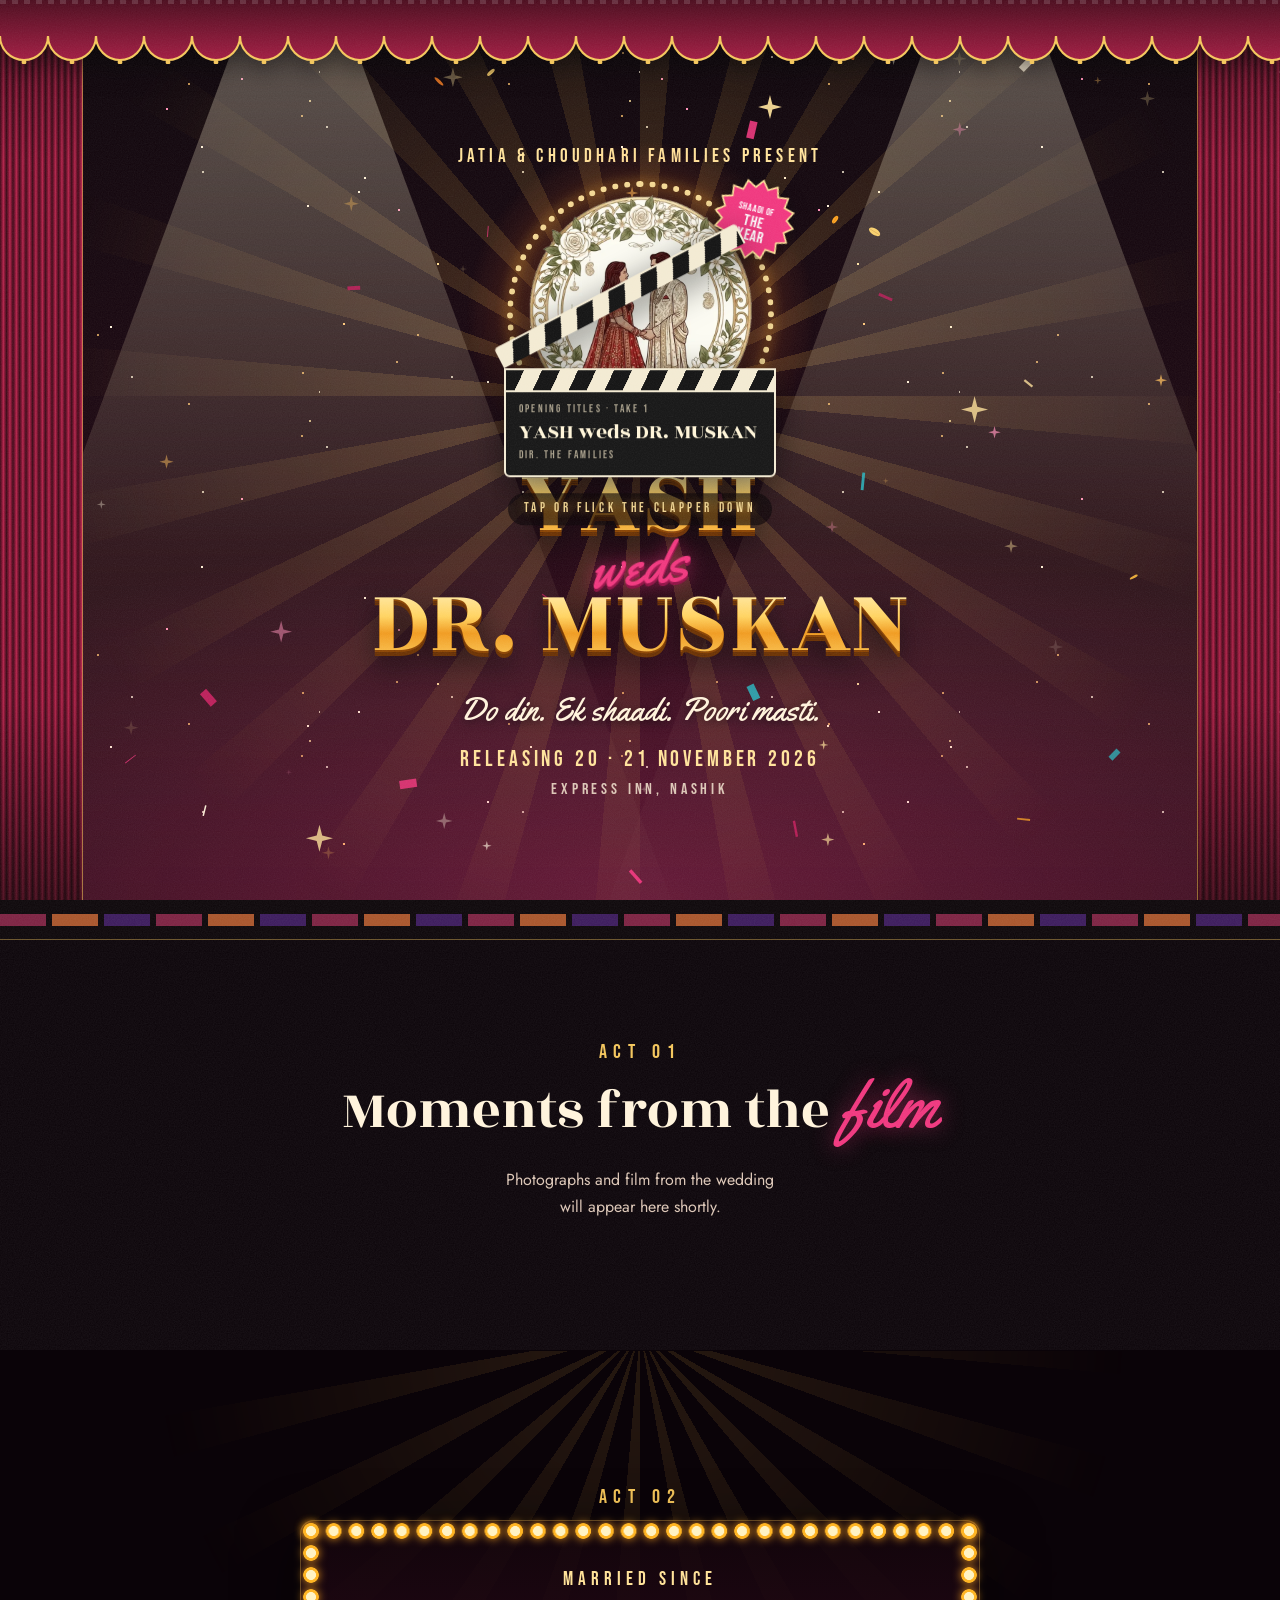
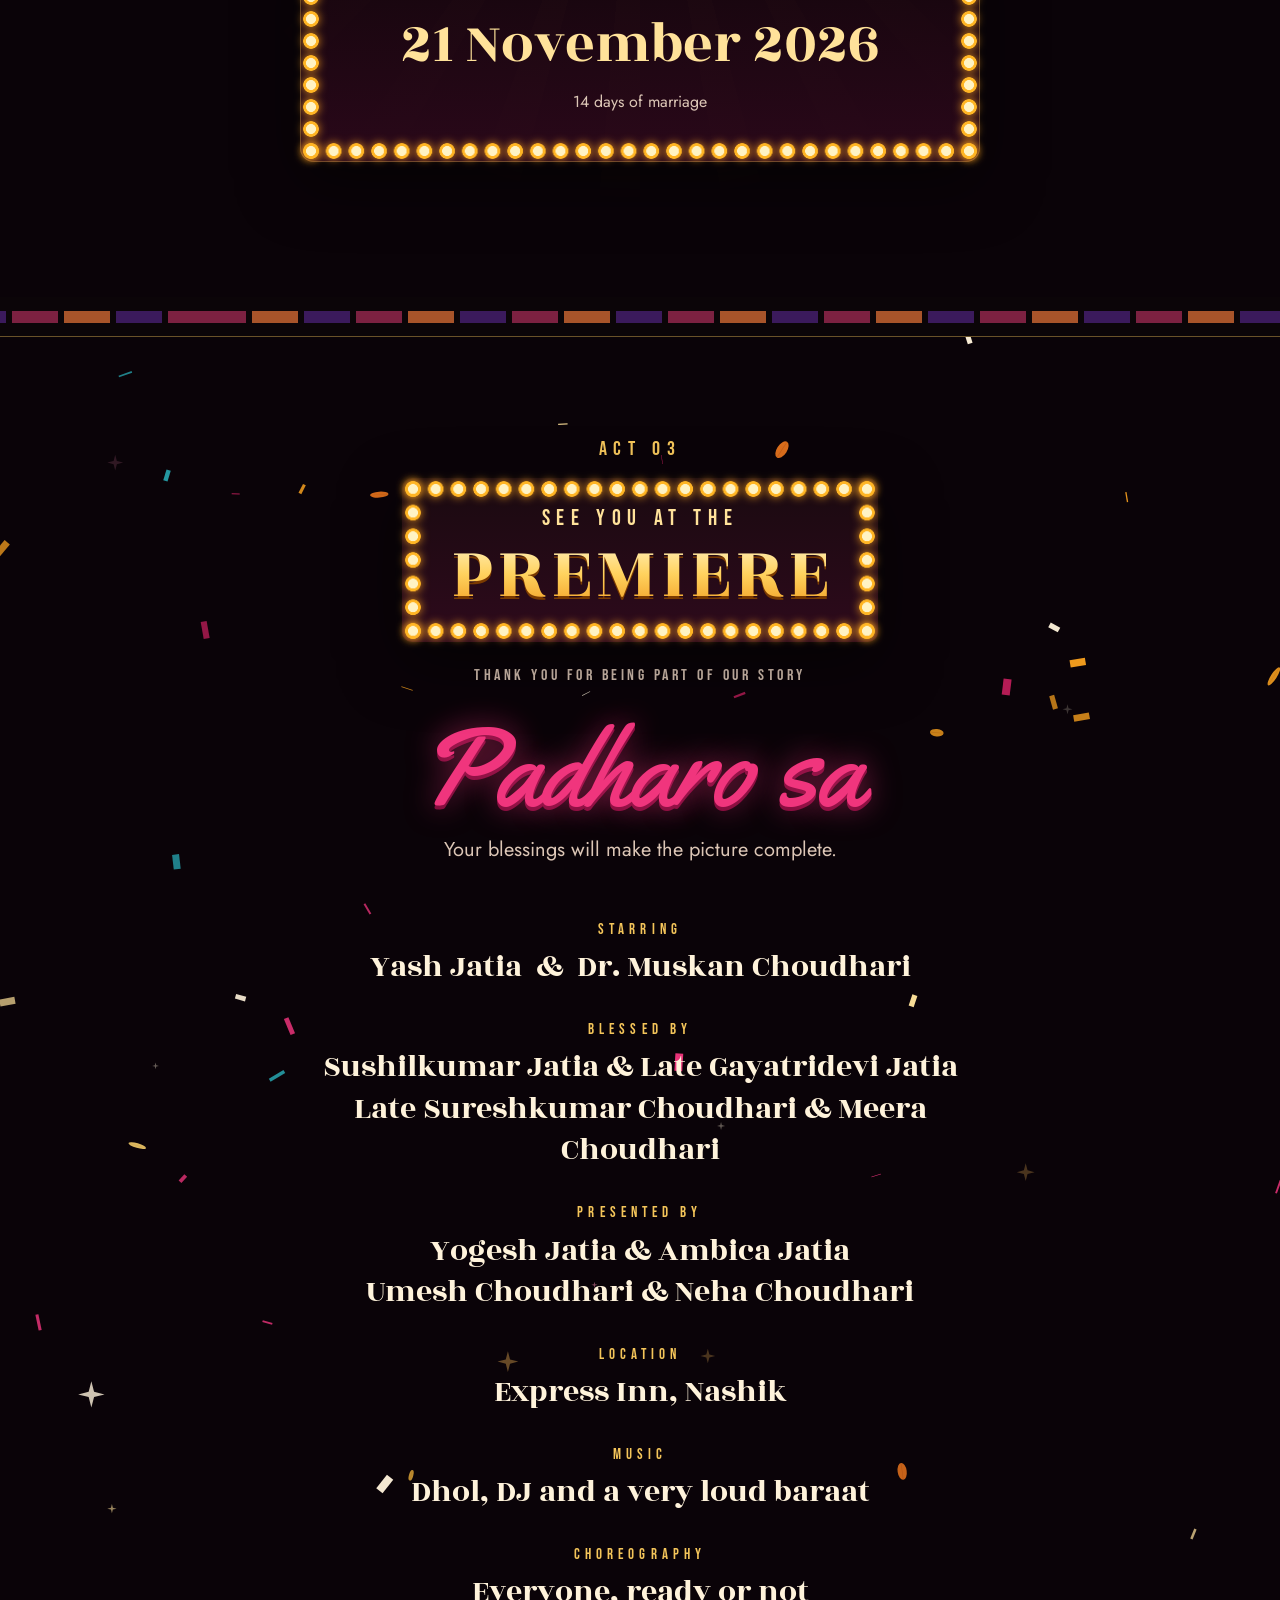
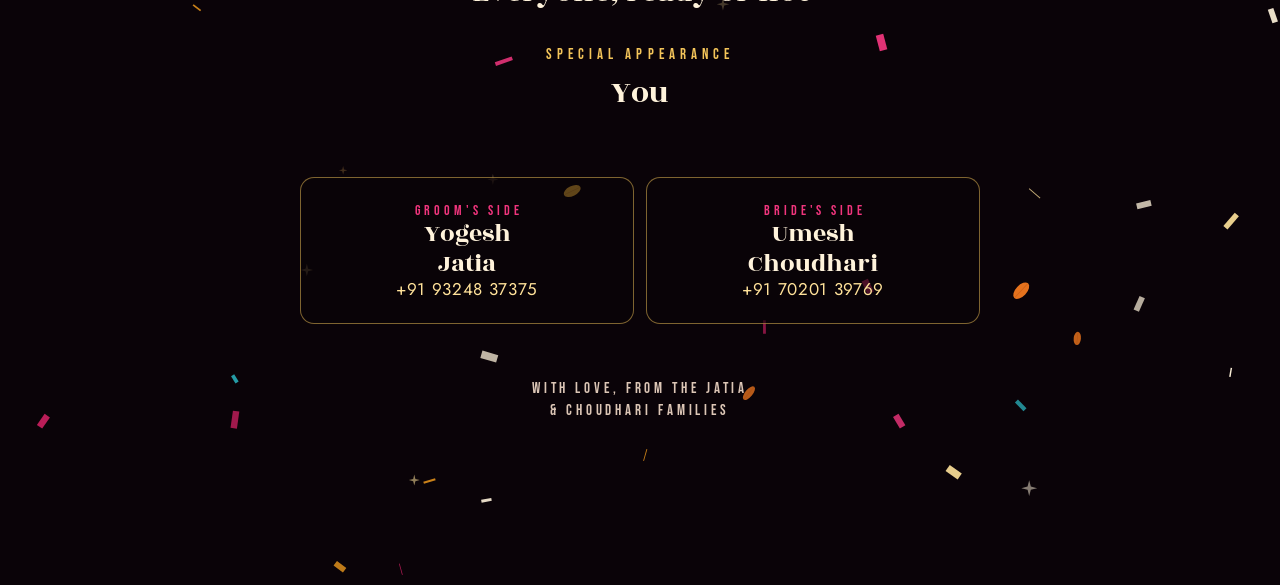
==== commit 122bff51: "Groom haldi venue: Grandeur Hall -> Express Royal Co-Authored-By: Claude Opus 5.5 <noreply@anthropic" ====
--- a/index.html
+++ b/index.html
@@ -463,7 +463,7 @@
 <defs><clipPath id="cpd2"><rect x="3" y="2" width="66" height="12"/></clipPath></defs>
 <rect x="2" y="20" width="68" height="40" rx="2" fill="#161016" stroke="#F4C55A" stroke-width="1.4"/><g stroke="#F4C55A" stroke-width=".9" opacity=".7"><path d="M2 32H70M2 44H70M26 20V60M48 20V60"/></g>
 <rect x="2" y="16" width="68" height="4" fill="#F4C55A"/></svg><span class="dtag">DAY 2</span><span class="dnum">21</span><span class="dtxt"><b>Saturday</b><em>The main event</em></span></div>
-<ol class="tl"><i class="tlfill"></i><li class="ev rv" data-t="2026-11-21T08:00:00+05:30" style="--i:1"><span class="et"><small>SCENE 07</small>8:00 AM</span><span class="eb"><span class="en">Groom haldi</span><span class="ep">Grandeur Hall</span></span><i class="tag">NEXT UP</i></li><li class="ev rv" data-t="2026-11-21T10:00:00+05:30" style="--i:2"><span class="et"><small>SCENE 08</small>10:00 AM</span><span class="eb"><span class="en">Carnival</span><span class="ep">Lawn</span></span><i class="tag">NEXT UP</i></li><li class="ev rv" data-t="2026-11-21T12:30:00+05:30" style="--i:0"><span class="et"><small>SCENE 09</small>12:30 PM</span><span class="eb"><span class="en">Lunch</span><span class="ep">Express Royal</span></span><i class="tag">NEXT UP</i></li><li class="ev rv" data-t="2026-11-21T15:00:00+05:30" style="--i:1"><span class="et"><small>SCENE 10</small>3:00 PM</span><span class="eb"><span class="en">Baraat</span><span class="ep">Main Lobby</span></span><i class="tag">NEXT UP</i></li><li class="ev rv" data-t="2026-11-21T17:00:00+05:30" style="--i:2"><span class="et"><small>SCENE 11</small>5:00 PM</span><span class="eb"><span class="en">Varmala</span><span class="ep">Lawn</span></span><i class="tag">NEXT UP</i></li><li class="ev rv" data-t="2026-11-21T18:00:00+05:30" style="--i:0"><span class="et"><small>SCENE 12</small>6:00 PM</span><span class="eb"><span class="en">Phera</span><span class="ep">Lawn</span></span><i class="tag">NEXT UP</i></li><li class="ev rv" data-t="2026-11-21T20:00:00+05:30" style="--i:1"><span class="et"><small>SCENE 13</small>8:00 PM</span><span class="eb"><span class="en">Reception</span><span class="ep">Lawn</span></span><i class="tag">NEXT UP</i></li></ol></div>
+<ol class="tl"><i class="tlfill"></i><li class="ev rv" data-t="2026-11-21T08:00:00+05:30" style="--i:1"><span class="et"><small>SCENE 07</small>8:00 AM</span><span class="eb"><span class="en">Groom haldi</span><span class="ep">Express Royal</span></span><i class="tag">NEXT UP</i></li><li class="ev rv" data-t="2026-11-21T10:00:00+05:30" style="--i:2"><span class="et"><small>SCENE 08</small>10:00 AM</span><span class="eb"><span class="en">Carnival</span><span class="ep">Lawn</span></span><i class="tag">NEXT UP</i></li><li class="ev rv" data-t="2026-11-21T12:30:00+05:30" style="--i:0"><span class="et"><small>SCENE 09</small>12:30 PM</span><span class="eb"><span class="en">Lunch</span><span class="ep">Express Royal</span></span><i class="tag">NEXT UP</i></li><li class="ev rv" data-t="2026-11-21T15:00:00+05:30" style="--i:1"><span class="et"><small>SCENE 10</small>3:00 PM</span><span class="eb"><span class="en">Baraat</span><span class="ep">Main Lobby</span></span><i class="tag">NEXT UP</i></li><li class="ev rv" data-t="2026-11-21T17:00:00+05:30" style="--i:2"><span class="et"><small>SCENE 11</small>5:00 PM</span><span class="eb"><span class="en">Varmala</span><span class="ep">Lawn</span></span><i class="tag">NEXT UP</i></li><li class="ev rv" data-t="2026-11-21T18:00:00+05:30" style="--i:0"><span class="et"><small>SCENE 12</small>6:00 PM</span><span class="eb"><span class="en">Phera</span><span class="ep">Lawn</span></span><i class="tag">NEXT UP</i></li><li class="ev rv" data-t="2026-11-21T20:00:00+05:30" style="--i:1"><span class="et"><small>SCENE 13</small>8:00 PM</span><span class="eb"><span class="en">Reception</span><span class="ep">Lawn</span></span><i class="tag">NEXT UP</i></li></ol></div>
   </div>
 </section>
 
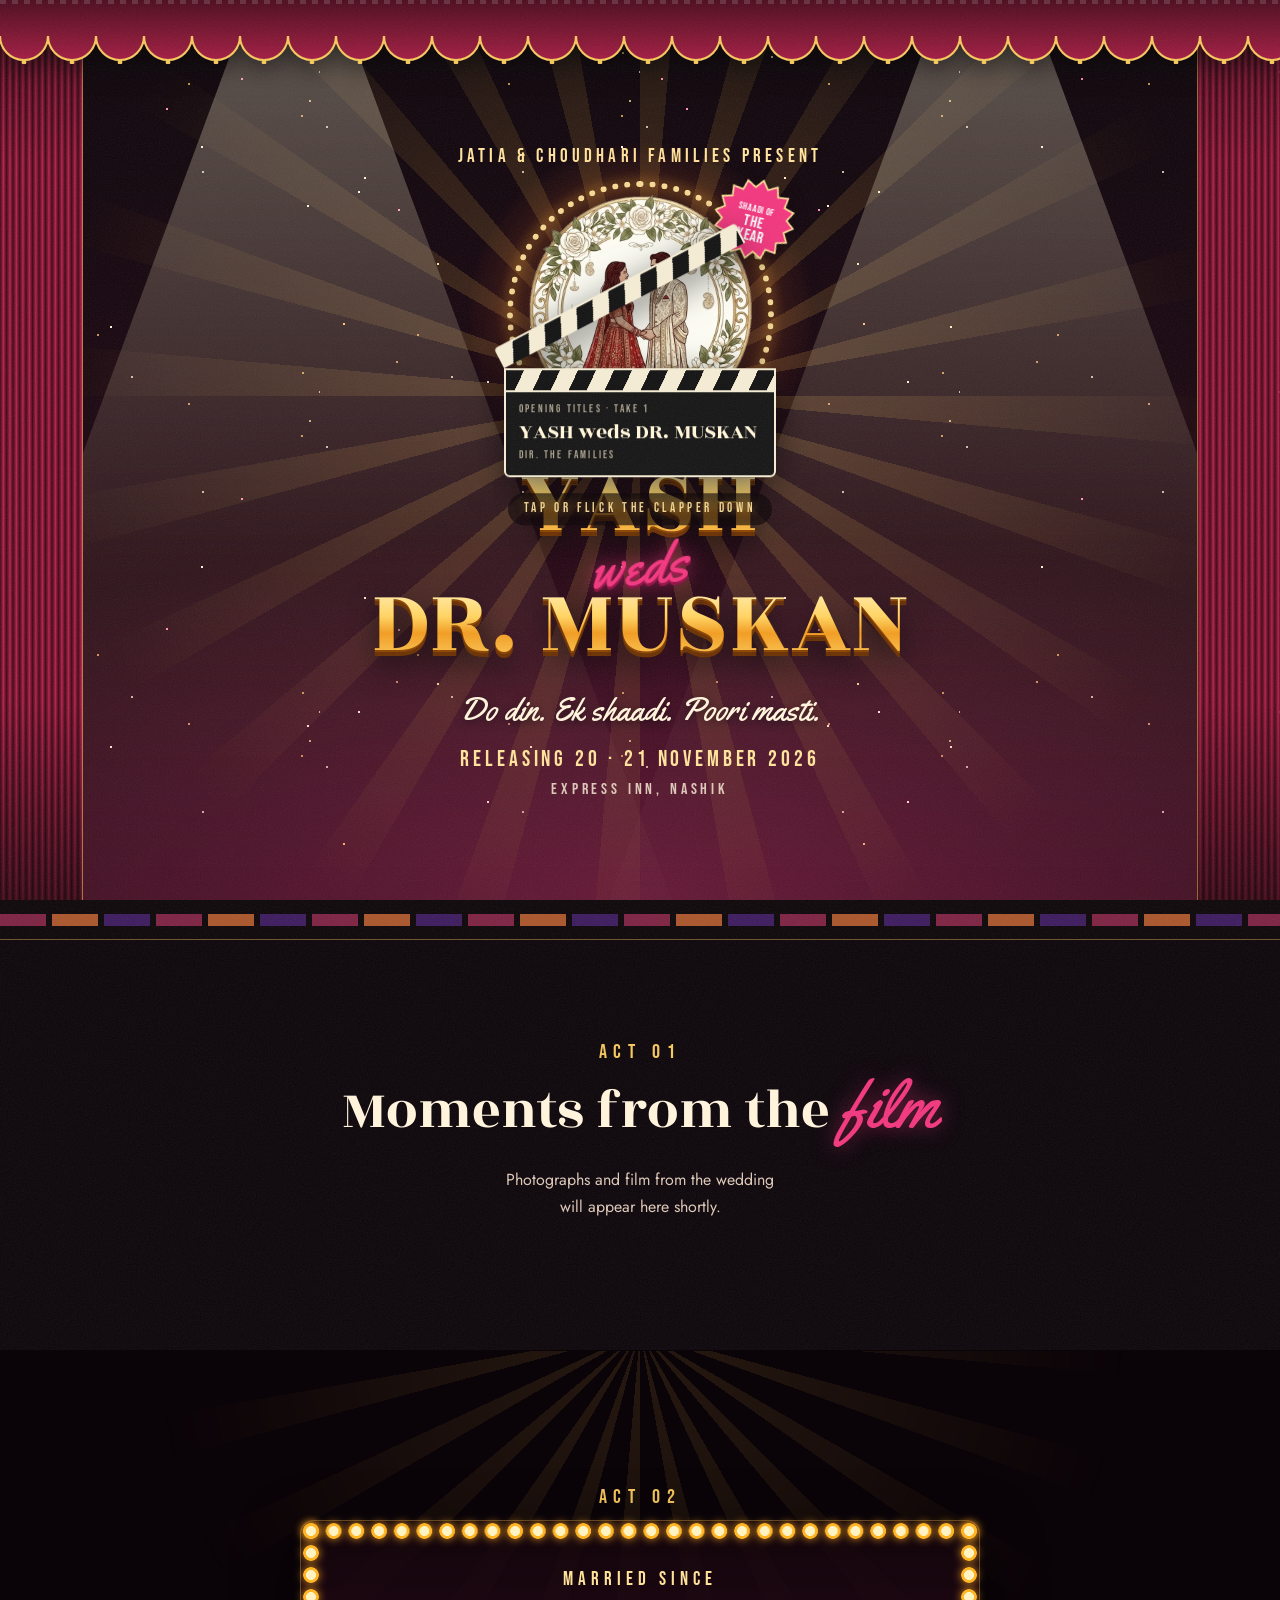
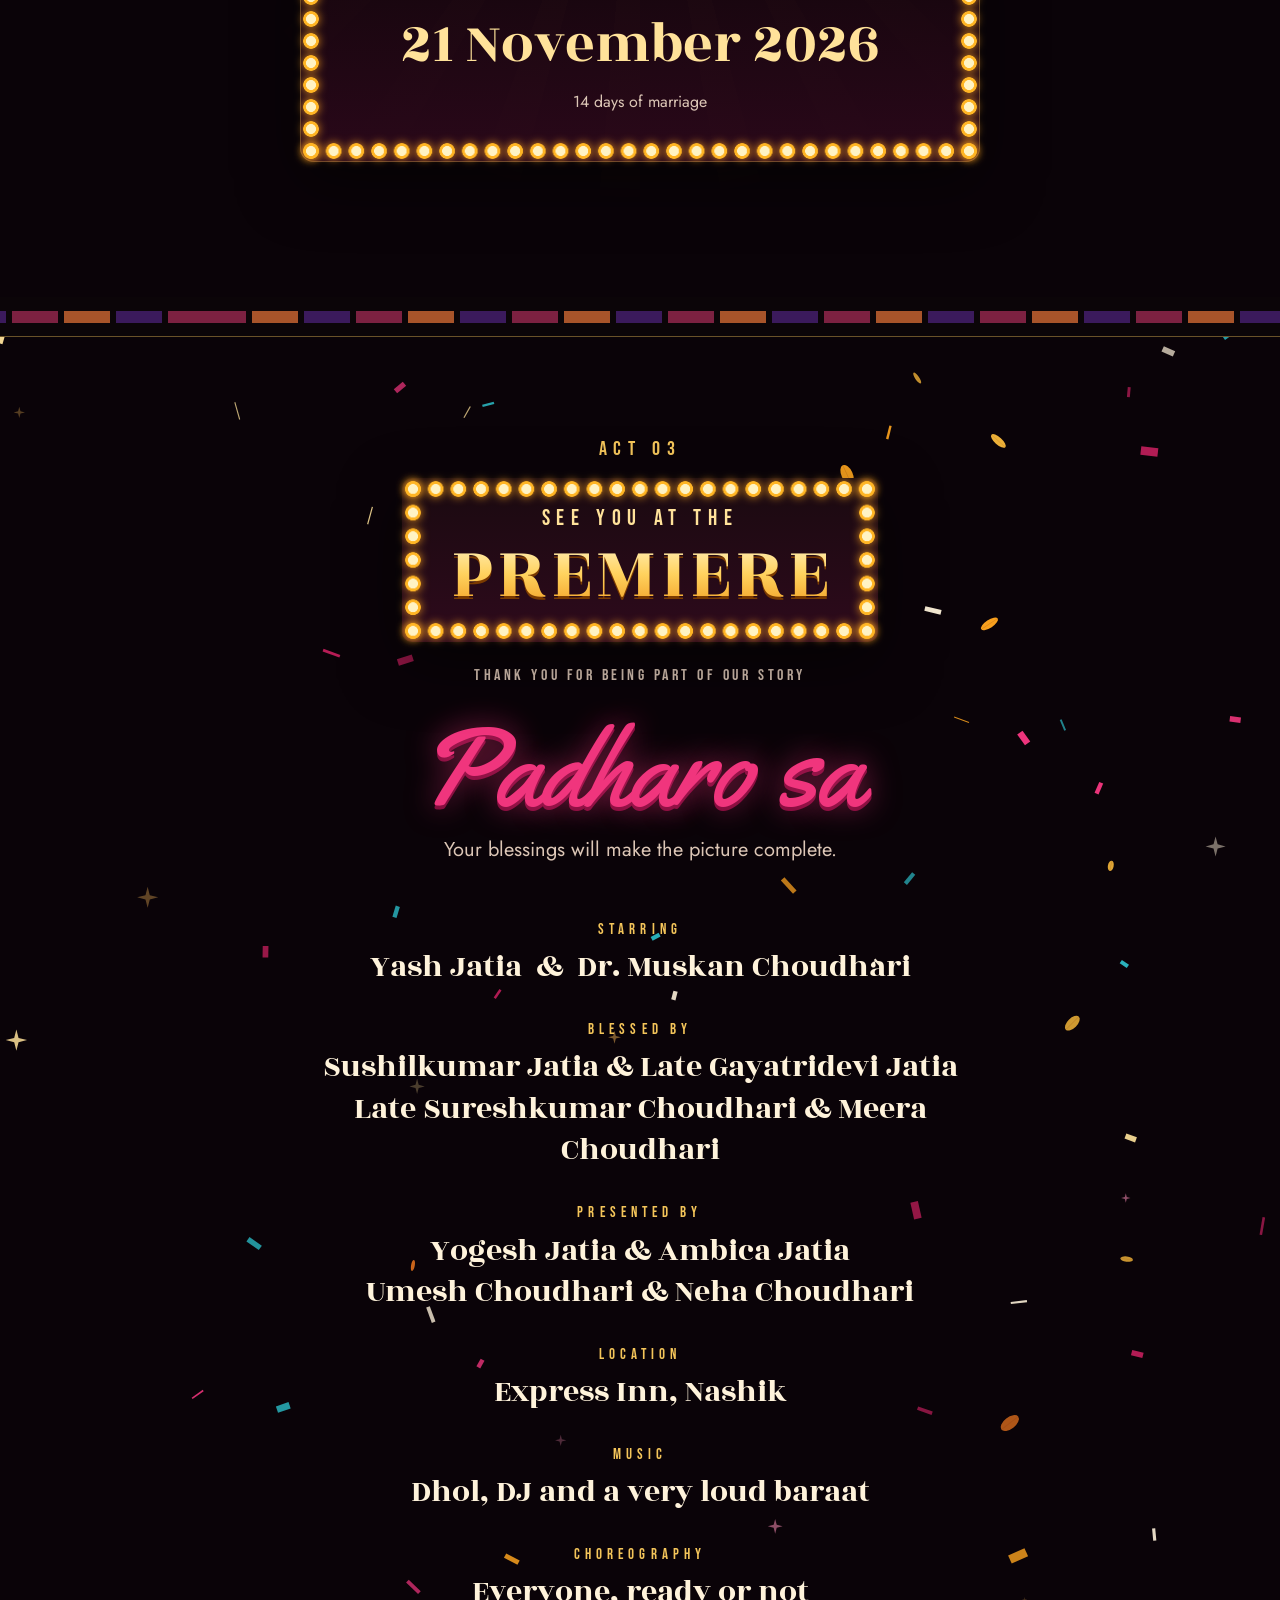
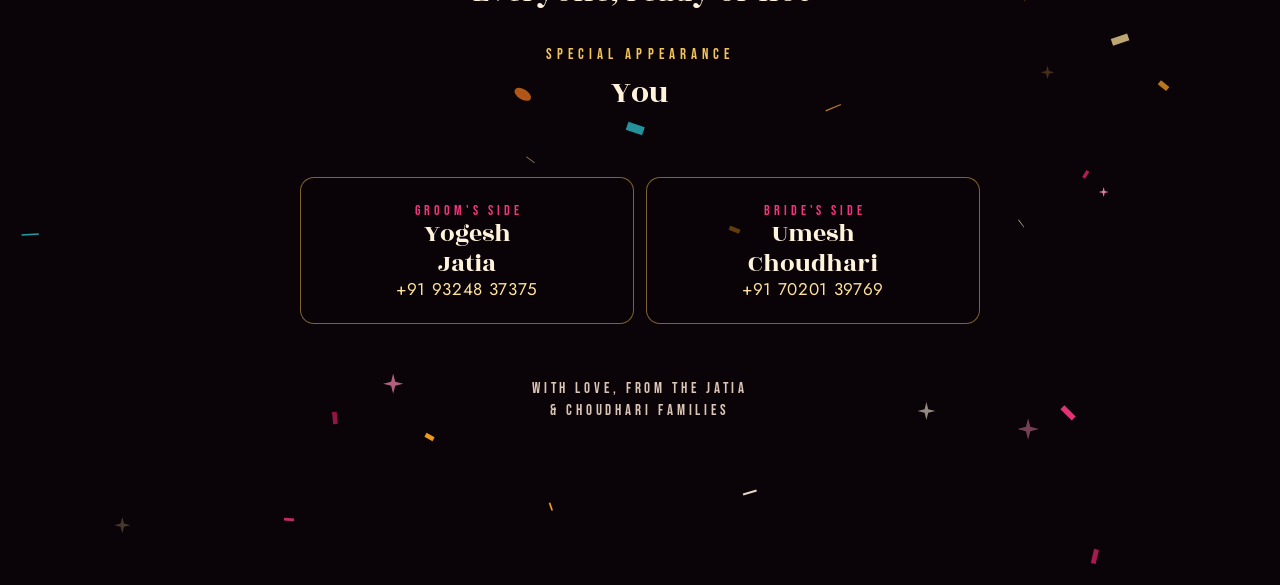
==== commit b81aad72: "Carnival time: 10:00 AM -> 9:00 AM (Lawn unchanged) Co-Authored-By: Claude Opus 5.5 <noreply@anthrop" ====
--- a/index.html
+++ b/index.html
@@ -463,7 +463,7 @@
 <defs><clipPath id="cpd2"><rect x="3" y="2" width="66" height="12"/></clipPath></defs>
 <rect x="2" y="20" width="68" height="40" rx="2" fill="#161016" stroke="#F4C55A" stroke-width="1.4"/><g stroke="#F4C55A" stroke-width=".9" opacity=".7"><path d="M2 32H70M2 44H70M26 20V60M48 20V60"/></g>
 <rect x="2" y="16" width="68" height="4" fill="#F4C55A"/></svg><span class="dtag">DAY 2</span><span class="dnum">21</span><span class="dtxt"><b>Saturday</b><em>The main event</em></span></div>
-<ol class="tl"><i class="tlfill"></i><li class="ev rv" data-t="2026-11-21T08:00:00+05:30" style="--i:1"><span class="et"><small>SCENE 07</small>8:00 AM</span><span class="eb"><span class="en">Groom haldi</span><span class="ep">Express Royal</span></span><i class="tag">NEXT UP</i></li><li class="ev rv" data-t="2026-11-21T10:00:00+05:30" style="--i:2"><span class="et"><small>SCENE 08</small>10:00 AM</span><span class="eb"><span class="en">Carnival</span><span class="ep">Lawn</span></span><i class="tag">NEXT UP</i></li><li class="ev rv" data-t="2026-11-21T12:30:00+05:30" style="--i:0"><span class="et"><small>SCENE 09</small>12:30 PM</span><span class="eb"><span class="en">Lunch</span><span class="ep">Express Royal</span></span><i class="tag">NEXT UP</i></li><li class="ev rv" data-t="2026-11-21T15:00:00+05:30" style="--i:1"><span class="et"><small>SCENE 10</small>3:00 PM</span><span class="eb"><span class="en">Baraat</span><span class="ep">Main Lobby</span></span><i class="tag">NEXT UP</i></li><li class="ev rv" data-t="2026-11-21T17:00:00+05:30" style="--i:2"><span class="et"><small>SCENE 11</small>5:00 PM</span><span class="eb"><span class="en">Varmala</span><span class="ep">Lawn</span></span><i class="tag">NEXT UP</i></li><li class="ev rv" data-t="2026-11-21T18:00:00+05:30" style="--i:0"><span class="et"><small>SCENE 12</small>6:00 PM</span><span class="eb"><span class="en">Phera</span><span class="ep">Lawn</span></span><i class="tag">NEXT UP</i></li><li class="ev rv" data-t="2026-11-21T20:00:00+05:30" style="--i:1"><span class="et"><small>SCENE 13</small>8:00 PM</span><span class="eb"><span class="en">Reception</span><span class="ep">Lawn</span></span><i class="tag">NEXT UP</i></li></ol></div>
+<ol class="tl"><i class="tlfill"></i><li class="ev rv" data-t="2026-11-21T08:00:00+05:30" style="--i:1"><span class="et"><small>SCENE 07</small>8:00 AM</span><span class="eb"><span class="en">Groom haldi</span><span class="ep">Express Royal</span></span><i class="tag">NEXT UP</i></li><li class="ev rv" data-t="2026-11-21T09:00:00+05:30" style="--i:2"><span class="et"><small>SCENE 08</small>9:00 AM</span><span class="eb"><span class="en">Carnival</span><span class="ep">Lawn</span></span><i class="tag">NEXT UP</i></li><li class="ev rv" data-t="2026-11-21T12:30:00+05:30" style="--i:0"><span class="et"><small>SCENE 09</small>12:30 PM</span><span class="eb"><span class="en">Lunch</span><span class="ep">Express Royal</span></span><i class="tag">NEXT UP</i></li><li class="ev rv" data-t="2026-11-21T15:00:00+05:30" style="--i:1"><span class="et"><small>SCENE 10</small>3:00 PM</span><span class="eb"><span class="en">Baraat</span><span class="ep">Main Lobby</span></span><i class="tag">NEXT UP</i></li><li class="ev rv" data-t="2026-11-21T17:00:00+05:30" style="--i:2"><span class="et"><small>SCENE 11</small>5:00 PM</span><span class="eb"><span class="en">Varmala</span><span class="ep">Lawn</span></span><i class="tag">NEXT UP</i></li><li class="ev rv" data-t="2026-11-21T18:00:00+05:30" style="--i:0"><span class="et"><small>SCENE 12</small>6:00 PM</span><span class="eb"><span class="en">Phera</span><span class="ep">Lawn</span></span><i class="tag">NEXT UP</i></li><li class="ev rv" data-t="2026-11-21T20:00:00+05:30" style="--i:1"><span class="et"><small>SCENE 13</small>8:00 PM</span><span class="eb"><span class="en">Reception</span><span class="ep">Lawn</span></span><i class="tag">NEXT UP</i></li></ol></div>
   </div>
 </section>
 
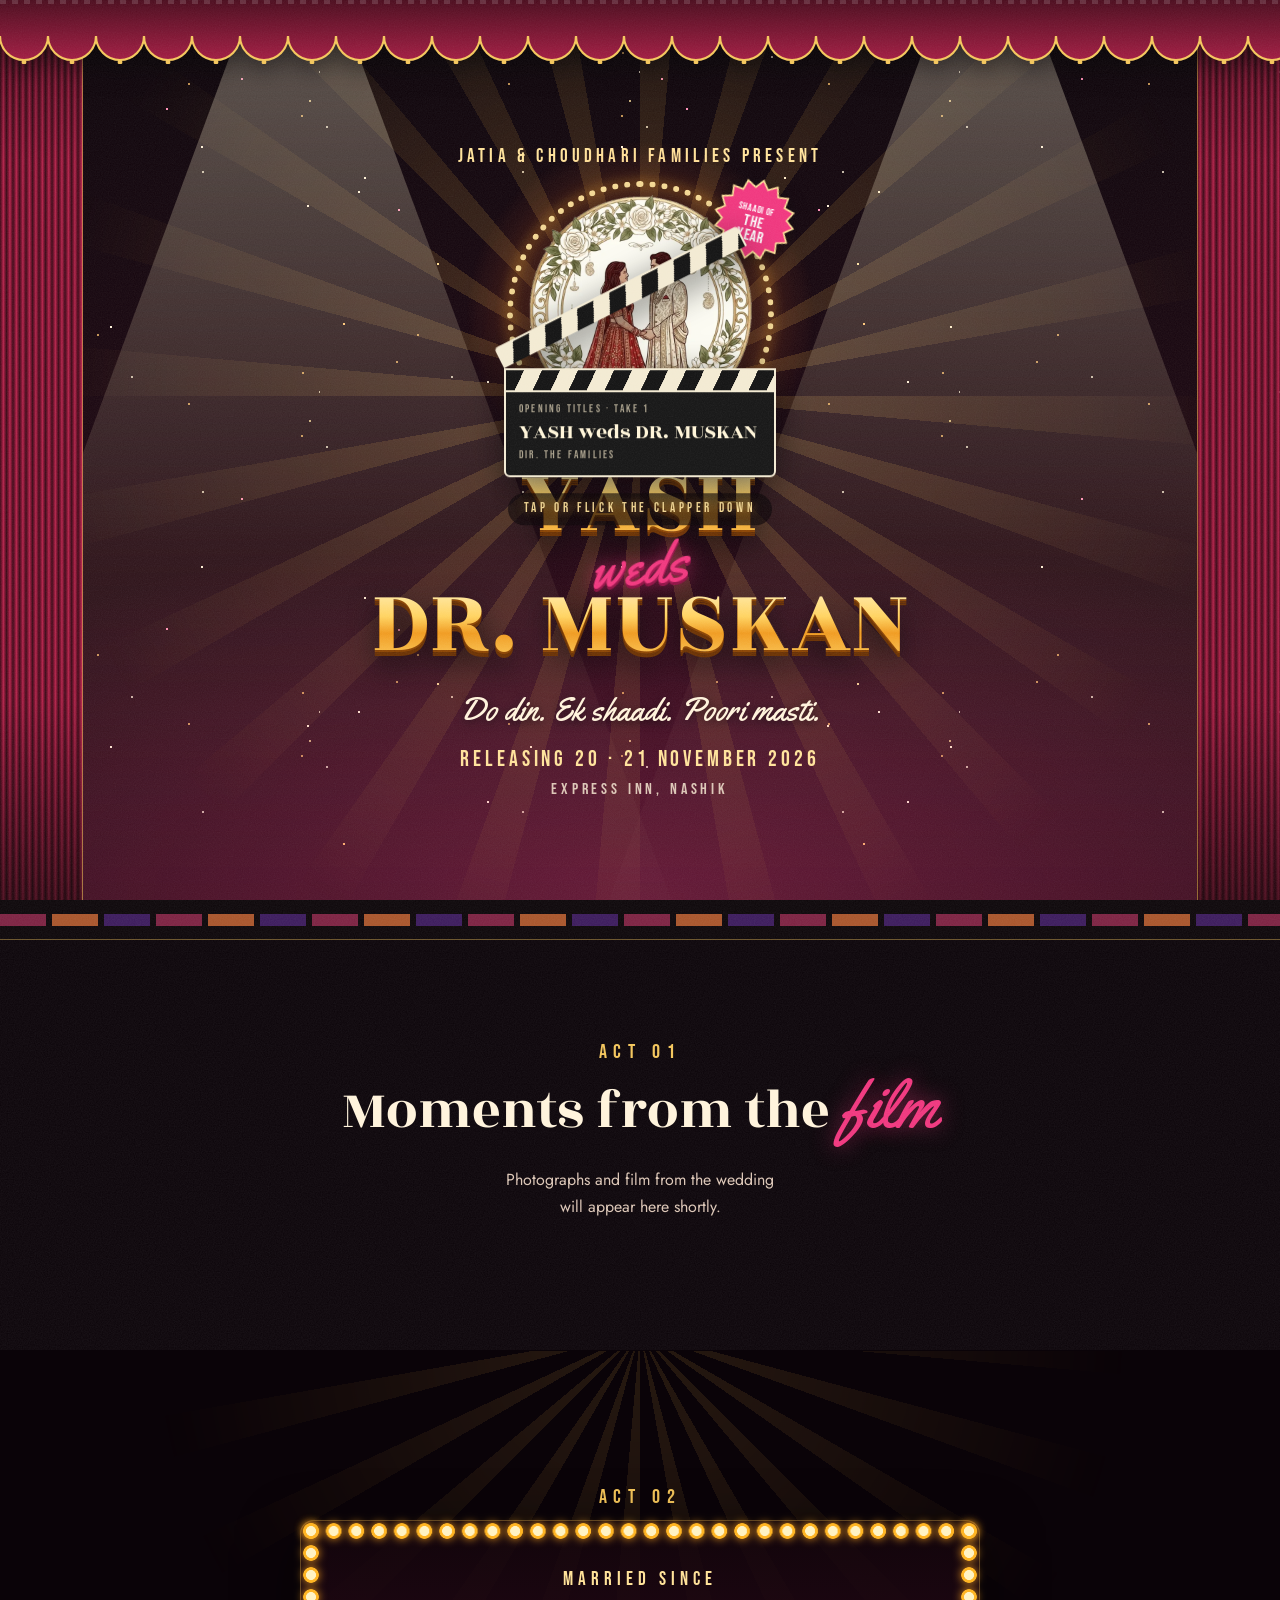
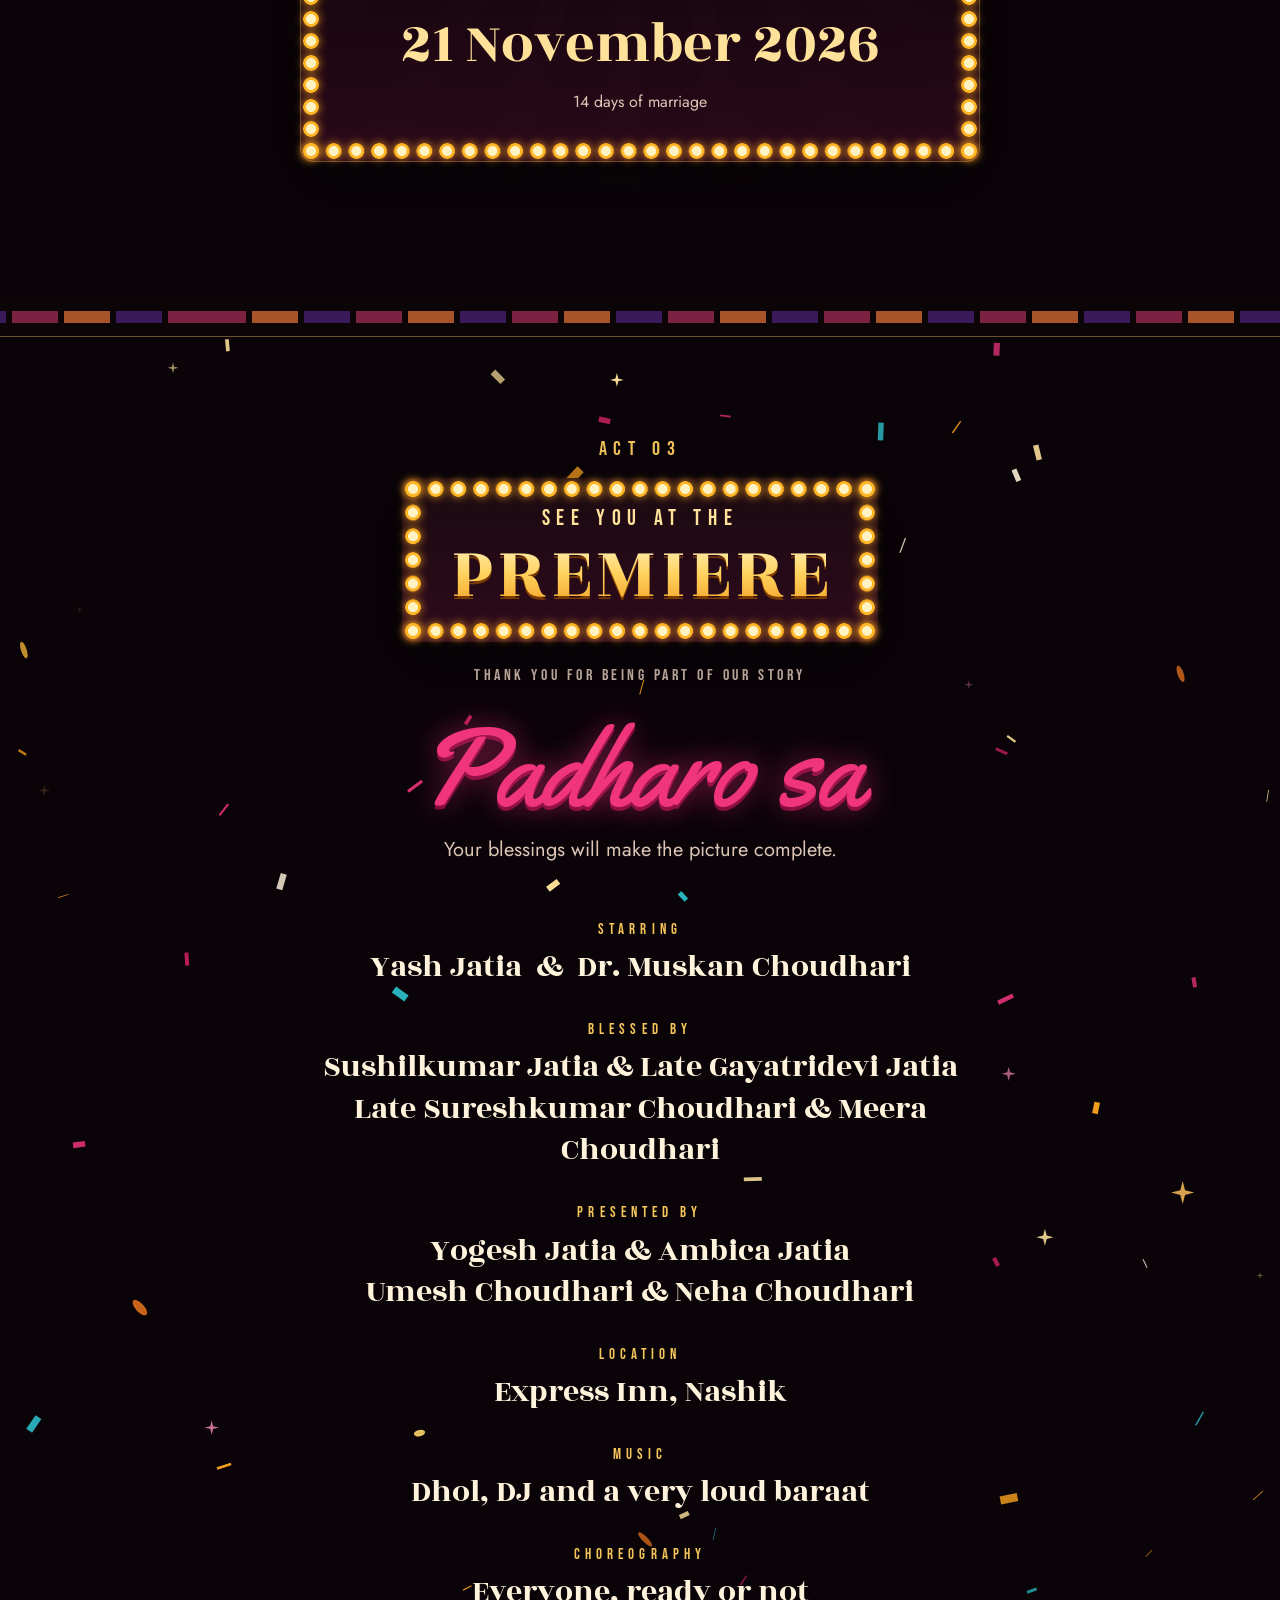
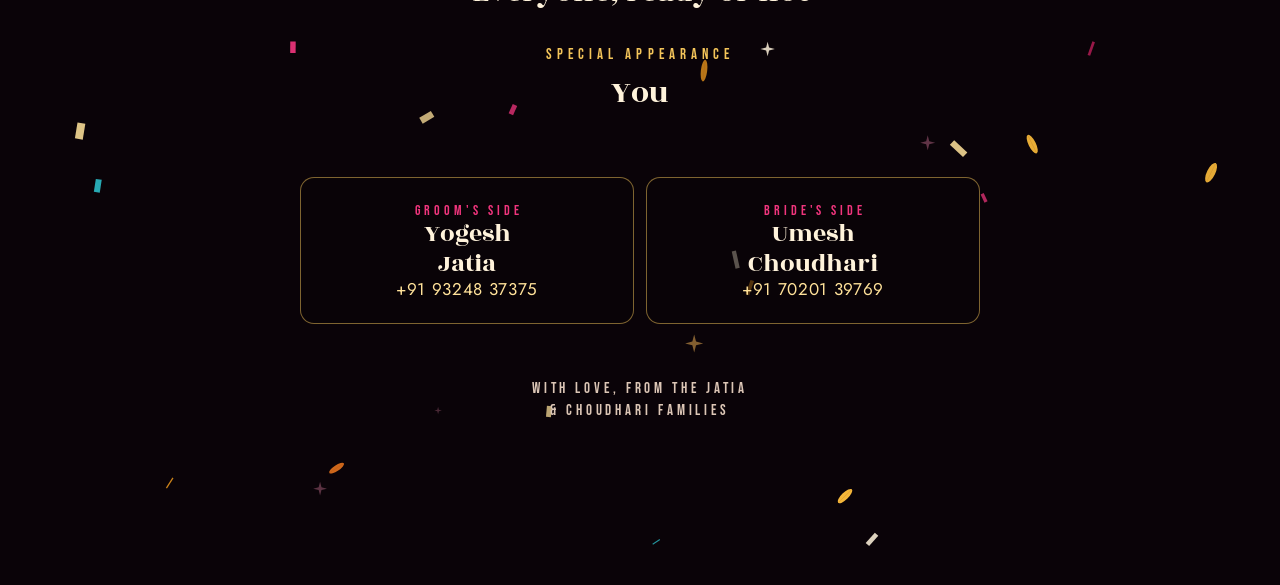
==== commit 4b0e0283: "Day 2 Lunch time: 12:30 PM -> 12:00 PM (Express Royal unchanged) Co-Authored-By: Claude Opus 5.5 <no" ====
--- a/index.html
+++ b/index.html
@@ -463,7 +463,7 @@
 <defs><clipPath id="cpd2"><rect x="3" y="2" width="66" height="12"/></clipPath></defs>
 <rect x="2" y="20" width="68" height="40" rx="2" fill="#161016" stroke="#F4C55A" stroke-width="1.4"/><g stroke="#F4C55A" stroke-width=".9" opacity=".7"><path d="M2 32H70M2 44H70M26 20V60M48 20V60"/></g>
 <rect x="2" y="16" width="68" height="4" fill="#F4C55A"/></svg><span class="dtag">DAY 2</span><span class="dnum">21</span><span class="dtxt"><b>Saturday</b><em>The main event</em></span></div>
-<ol class="tl"><i class="tlfill"></i><li class="ev rv" data-t="2026-11-21T08:00:00+05:30" style="--i:1"><span class="et"><small>SCENE 07</small>8:00 AM</span><span class="eb"><span class="en">Groom haldi</span><span class="ep">Express Royal</span></span><i class="tag">NEXT UP</i></li><li class="ev rv" data-t="2026-11-21T09:00:00+05:30" style="--i:2"><span class="et"><small>SCENE 08</small>9:00 AM</span><span class="eb"><span class="en">Carnival</span><span class="ep">Lawn</span></span><i class="tag">NEXT UP</i></li><li class="ev rv" data-t="2026-11-21T12:30:00+05:30" style="--i:0"><span class="et"><small>SCENE 09</small>12:30 PM</span><span class="eb"><span class="en">Lunch</span><span class="ep">Express Royal</span></span><i class="tag">NEXT UP</i></li><li class="ev rv" data-t="2026-11-21T15:00:00+05:30" style="--i:1"><span class="et"><small>SCENE 10</small>3:00 PM</span><span class="eb"><span class="en">Baraat</span><span class="ep">Main Lobby</span></span><i class="tag">NEXT UP</i></li><li class="ev rv" data-t="2026-11-21T17:00:00+05:30" style="--i:2"><span class="et"><small>SCENE 11</small>5:00 PM</span><span class="eb"><span class="en">Varmala</span><span class="ep">Lawn</span></span><i class="tag">NEXT UP</i></li><li class="ev rv" data-t="2026-11-21T18:00:00+05:30" style="--i:0"><span class="et"><small>SCENE 12</small>6:00 PM</span><span class="eb"><span class="en">Phera</span><span class="ep">Lawn</span></span><i class="tag">NEXT UP</i></li><li class="ev rv" data-t="2026-11-21T20:00:00+05:30" style="--i:1"><span class="et"><small>SCENE 13</small>8:00 PM</span><span class="eb"><span class="en">Reception</span><span class="ep">Lawn</span></span><i class="tag">NEXT UP</i></li></ol></div>
+<ol class="tl"><i class="tlfill"></i><li class="ev rv" data-t="2026-11-21T08:00:00+05:30" style="--i:1"><span class="et"><small>SCENE 07</small>8:00 AM</span><span class="eb"><span class="en">Groom haldi</span><span class="ep">Express Royal</span></span><i class="tag">NEXT UP</i></li><li class="ev rv" data-t="2026-11-21T09:00:00+05:30" style="--i:2"><span class="et"><small>SCENE 08</small>9:00 AM</span><span class="eb"><span class="en">Carnival</span><span class="ep">Lawn</span></span><i class="tag">NEXT UP</i></li><li class="ev rv" data-t="2026-11-21T12:00:00+05:30" style="--i:0"><span class="et"><small>SCENE 09</small>12:00 PM</span><span class="eb"><span class="en">Lunch</span><span class="ep">Express Royal</span></span><i class="tag">NEXT UP</i></li><li class="ev rv" data-t="2026-11-21T15:00:00+05:30" style="--i:1"><span class="et"><small>SCENE 10</small>3:00 PM</span><span class="eb"><span class="en">Baraat</span><span class="ep">Main Lobby</span></span><i class="tag">NEXT UP</i></li><li class="ev rv" data-t="2026-11-21T17:00:00+05:30" style="--i:2"><span class="et"><small>SCENE 11</small>5:00 PM</span><span class="eb"><span class="en">Varmala</span><span class="ep">Lawn</span></span><i class="tag">NEXT UP</i></li><li class="ev rv" data-t="2026-11-21T18:00:00+05:30" style="--i:0"><span class="et"><small>SCENE 12</small>6:00 PM</span><span class="eb"><span class="en">Phera</span><span class="ep">Lawn</span></span><i class="tag">NEXT UP</i></li><li class="ev rv" data-t="2026-11-21T20:00:00+05:30" style="--i:1"><span class="et"><small>SCENE 13</small>8:00 PM</span><span class="eb"><span class="en">Reception</span><span class="ep">Lawn</span></span><i class="tag">NEXT UP</i></li></ol></div>
   </div>
 </section>
 
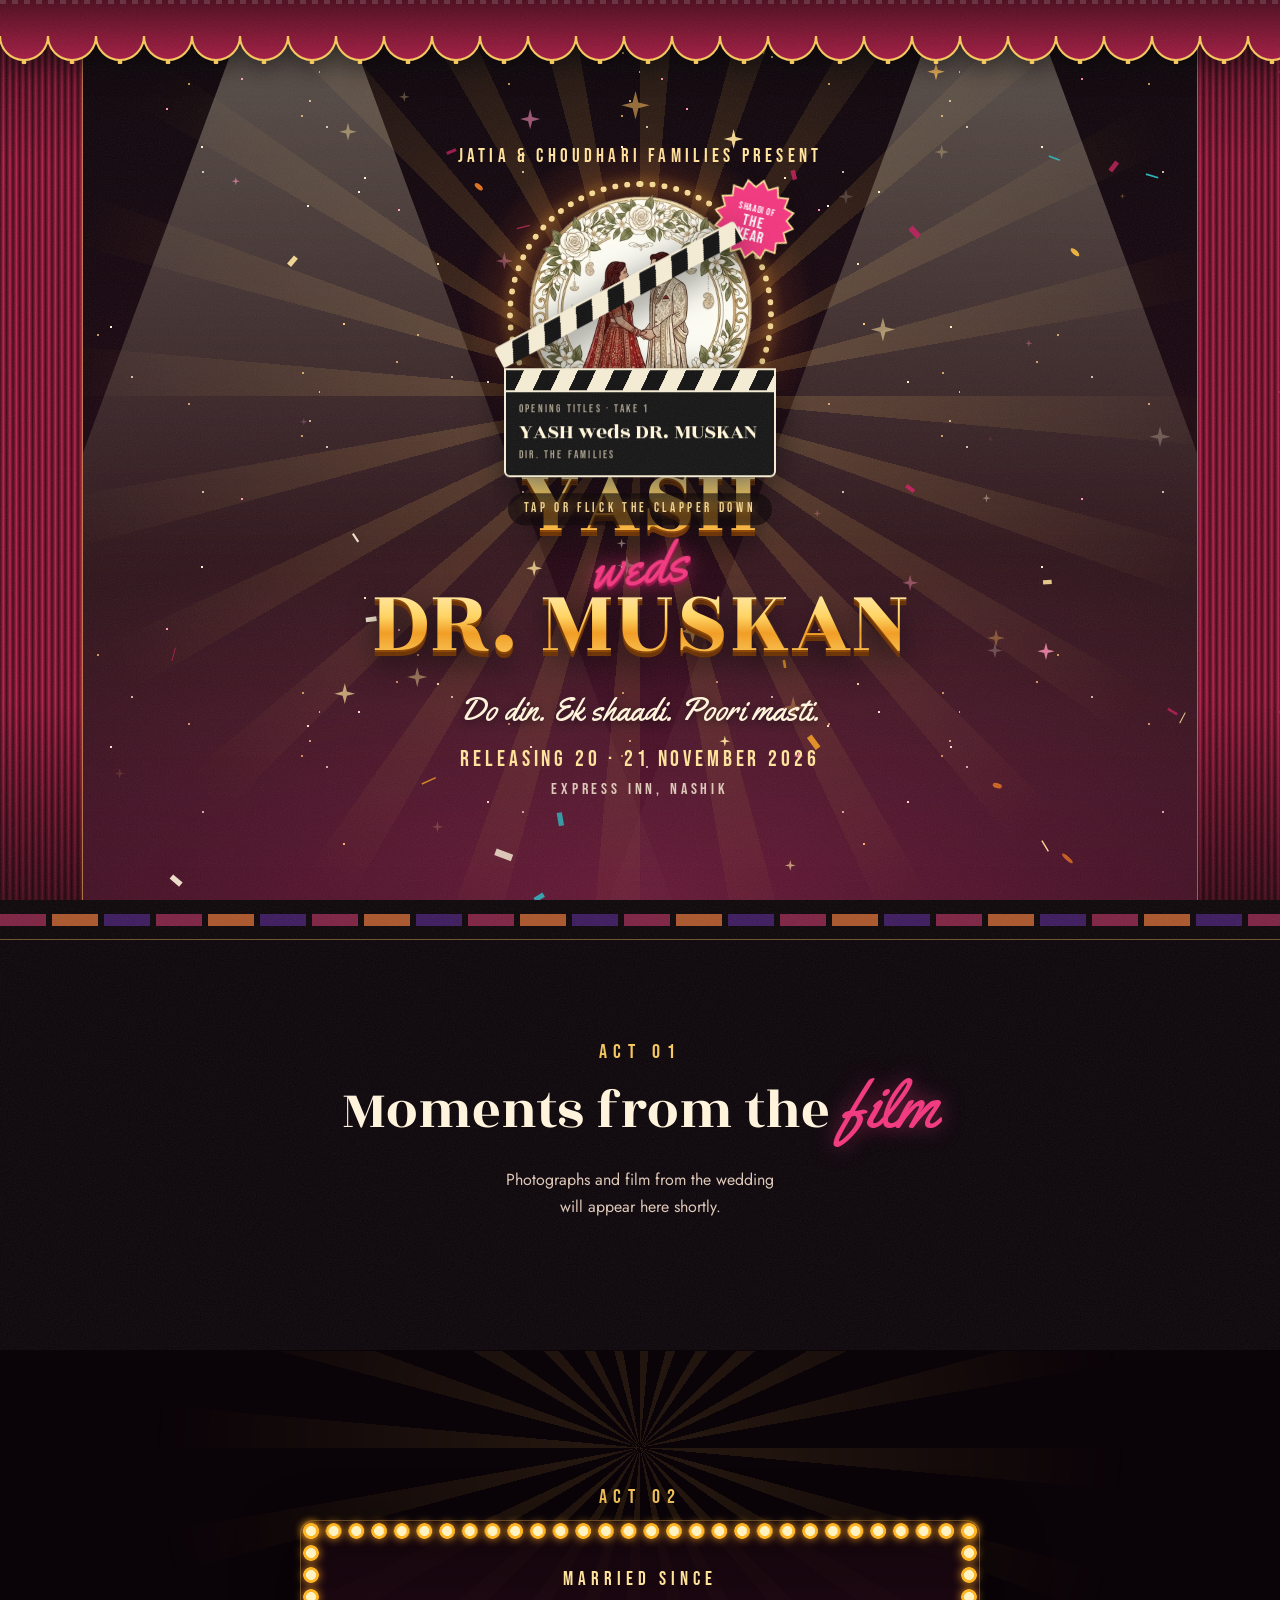
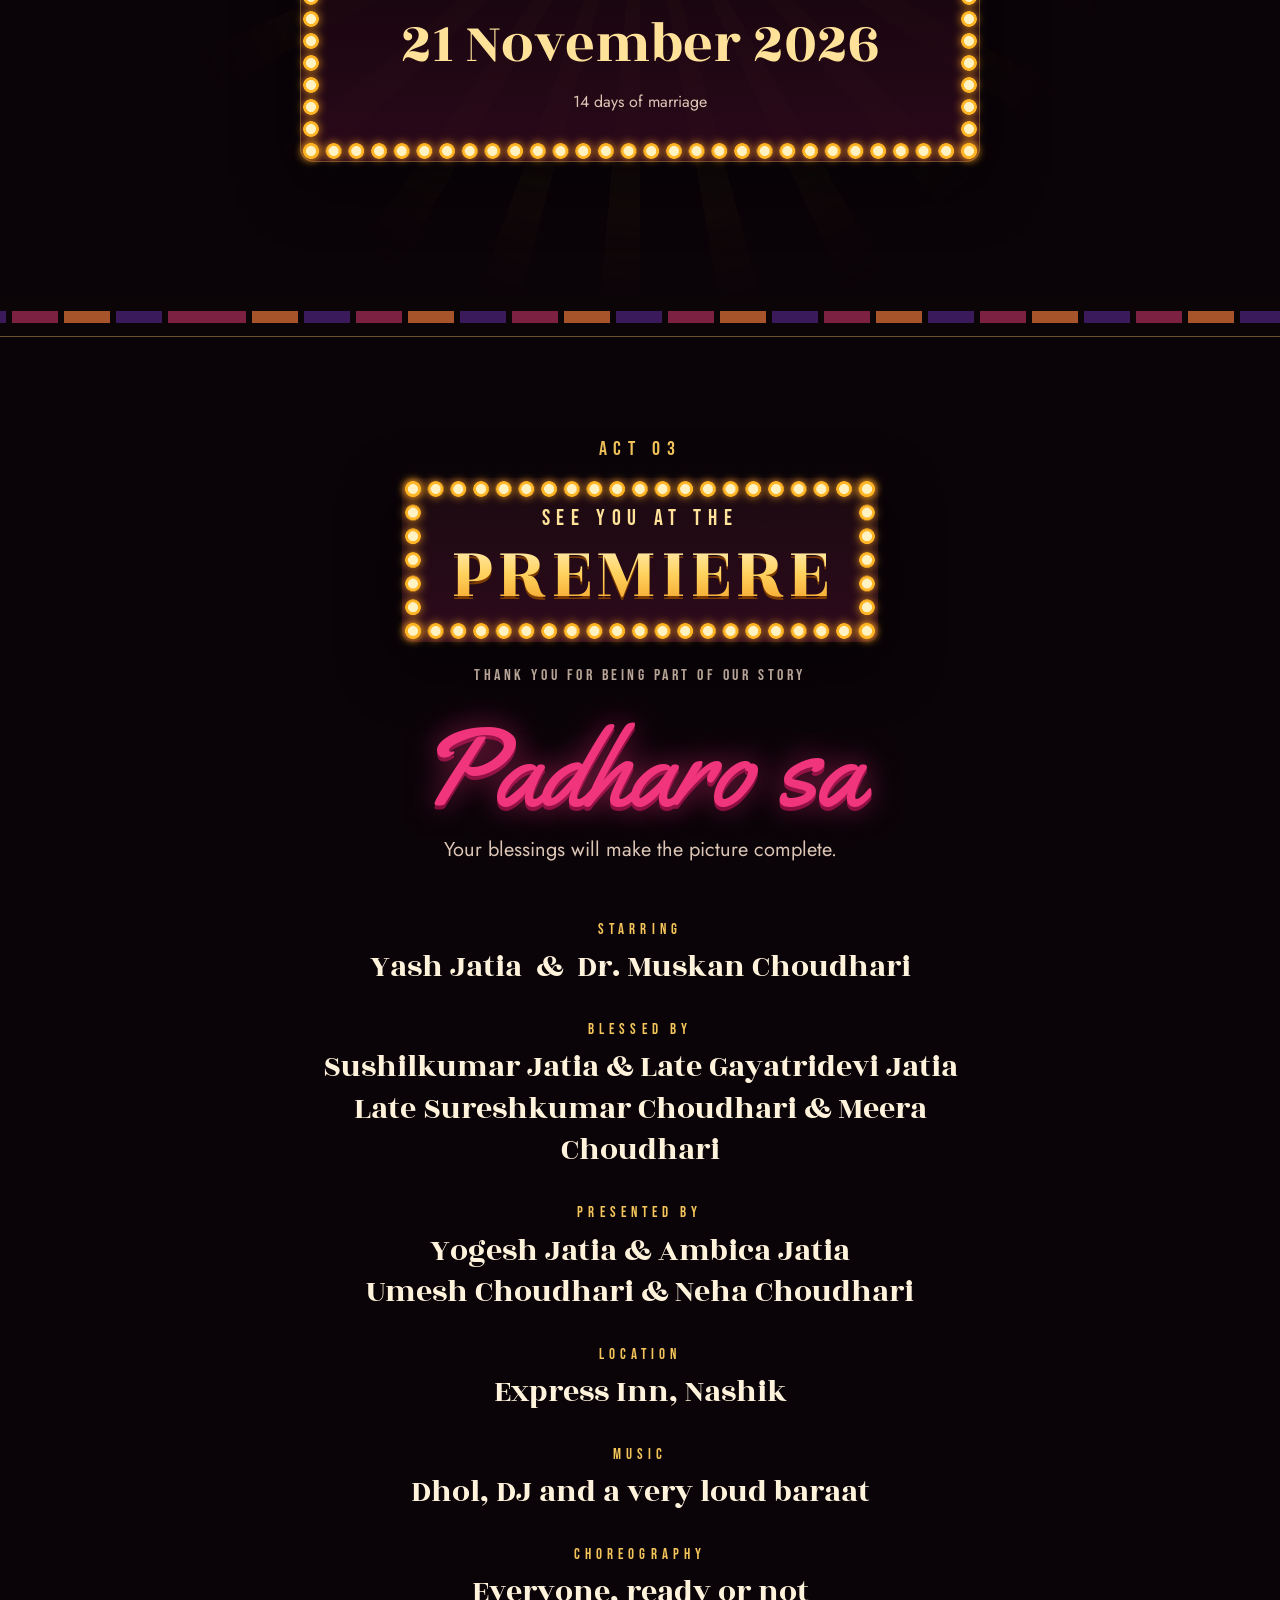
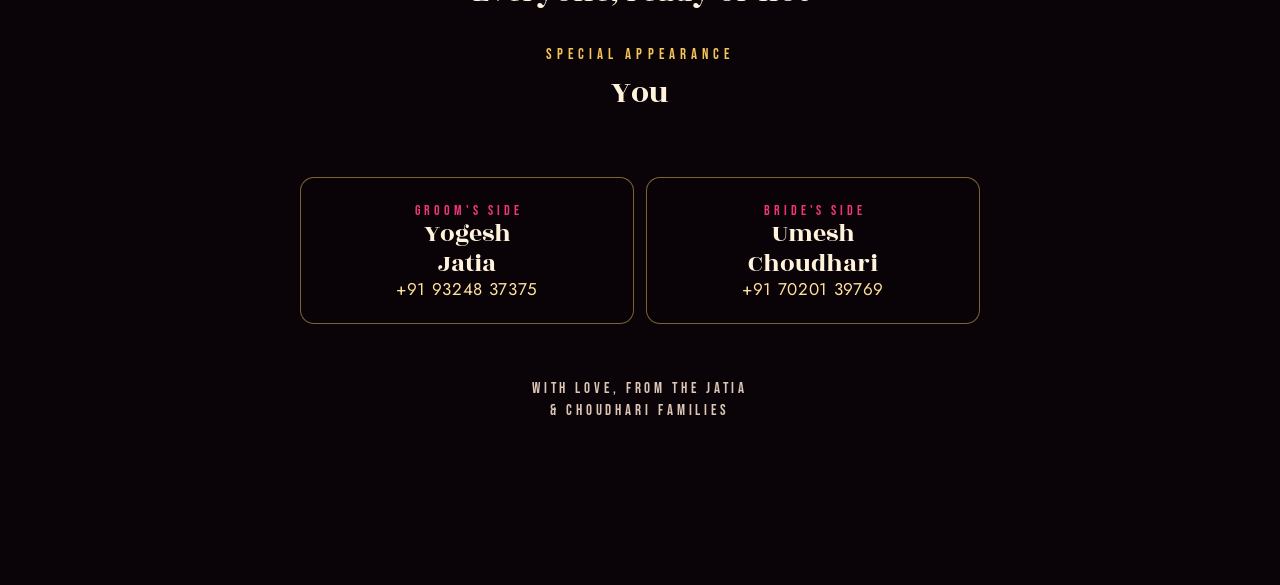
==== commit 67e97164: "Groom haldi venue: Express Royal -> Lawn Co-Authored-By: Claude Opus 5.5 <noreply@anthropic.com> Cla" ====
--- a/index.html
+++ b/index.html
@@ -463,7 +463,7 @@
 <defs><clipPath id="cpd2"><rect x="3" y="2" width="66" height="12"/></clipPath></defs>
 <rect x="2" y="20" width="68" height="40" rx="2" fill="#161016" stroke="#F4C55A" stroke-width="1.4"/><g stroke="#F4C55A" stroke-width=".9" opacity=".7"><path d="M2 32H70M2 44H70M26 20V60M48 20V60"/></g>
 <rect x="2" y="16" width="68" height="4" fill="#F4C55A"/></svg><span class="dtag">DAY 2</span><span class="dnum">21</span><span class="dtxt"><b>Saturday</b><em>The main event</em></span></div>
-<ol class="tl"><i class="tlfill"></i><li class="ev rv" data-t="2026-11-21T08:00:00+05:30" style="--i:1"><span class="et"><small>SCENE 07</small>8:00 AM</span><span class="eb"><span class="en">Groom haldi</span><span class="ep">Express Royal</span></span><i class="tag">NEXT UP</i></li><li class="ev rv" data-t="2026-11-21T09:00:00+05:30" style="--i:2"><span class="et"><small>SCENE 08</small>9:00 AM</span><span class="eb"><span class="en">Carnival</span><span class="ep">Lawn</span></span><i class="tag">NEXT UP</i></li><li class="ev rv" data-t="2026-11-21T12:00:00+05:30" style="--i:0"><span class="et"><small>SCENE 09</small>12:00 PM</span><span class="eb"><span class="en">Lunch</span><span class="ep">Express Royal</span></span><i class="tag">NEXT UP</i></li><li class="ev rv" data-t="2026-11-21T15:00:00+05:30" style="--i:1"><span class="et"><small>SCENE 10</small>3:00 PM</span><span class="eb"><span class="en">Baraat</span><span class="ep">Main Lobby</span></span><i class="tag">NEXT UP</i></li><li class="ev rv" data-t="2026-11-21T17:00:00+05:30" style="--i:2"><span class="et"><small>SCENE 11</small>5:00 PM</span><span class="eb"><span class="en">Varmala</span><span class="ep">Lawn</span></span><i class="tag">NEXT UP</i></li><li class="ev rv" data-t="2026-11-21T18:00:00+05:30" style="--i:0"><span class="et"><small>SCENE 12</small>6:00 PM</span><span class="eb"><span class="en">Phera</span><span class="ep">Lawn</span></span><i class="tag">NEXT UP</i></li><li class="ev rv" data-t="2026-11-21T20:00:00+05:30" style="--i:1"><span class="et"><small>SCENE 13</small>8:00 PM</span><span class="eb"><span class="en">Reception</span><span class="ep">Lawn</span></span><i class="tag">NEXT UP</i></li></ol></div>
+<ol class="tl"><i class="tlfill"></i><li class="ev rv" data-t="2026-11-21T08:00:00+05:30" style="--i:1"><span class="et"><small>SCENE 07</small>8:00 AM</span><span class="eb"><span class="en">Groom haldi</span><span class="ep">Lawn</span></span><i class="tag">NEXT UP</i></li><li class="ev rv" data-t="2026-11-21T09:00:00+05:30" style="--i:2"><span class="et"><small>SCENE 08</small>9:00 AM</span><span class="eb"><span class="en">Carnival</span><span class="ep">Lawn</span></span><i class="tag">NEXT UP</i></li><li class="ev rv" data-t="2026-11-21T12:00:00+05:30" style="--i:0"><span class="et"><small>SCENE 09</small>12:00 PM</span><span class="eb"><span class="en">Lunch</span><span class="ep">Express Royal</span></span><i class="tag">NEXT UP</i></li><li class="ev rv" data-t="2026-11-21T15:00:00+05:30" style="--i:1"><span class="et"><small>SCENE 10</small>3:00 PM</span><span class="eb"><span class="en">Baraat</span><span class="ep">Main Lobby</span></span><i class="tag">NEXT UP</i></li><li class="ev rv" data-t="2026-11-21T17:00:00+05:30" style="--i:2"><span class="et"><small>SCENE 11</small>5:00 PM</span><span class="eb"><span class="en">Varmala</span><span class="ep">Lawn</span></span><i class="tag">NEXT UP</i></li><li class="ev rv" data-t="2026-11-21T18:00:00+05:30" style="--i:0"><span class="et"><small>SCENE 12</small>6:00 PM</span><span class="eb"><span class="en">Phera</span><span class="ep">Lawn</span></span><i class="tag">NEXT UP</i></li><li class="ev rv" data-t="2026-11-21T20:00:00+05:30" style="--i:1"><span class="et"><small>SCENE 13</small>8:00 PM</span><span class="eb"><span class="en">Reception</span><span class="ep">Lawn</span></span><i class="tag">NEXT UP</i></li></ol></div>
   </div>
 </section>
 
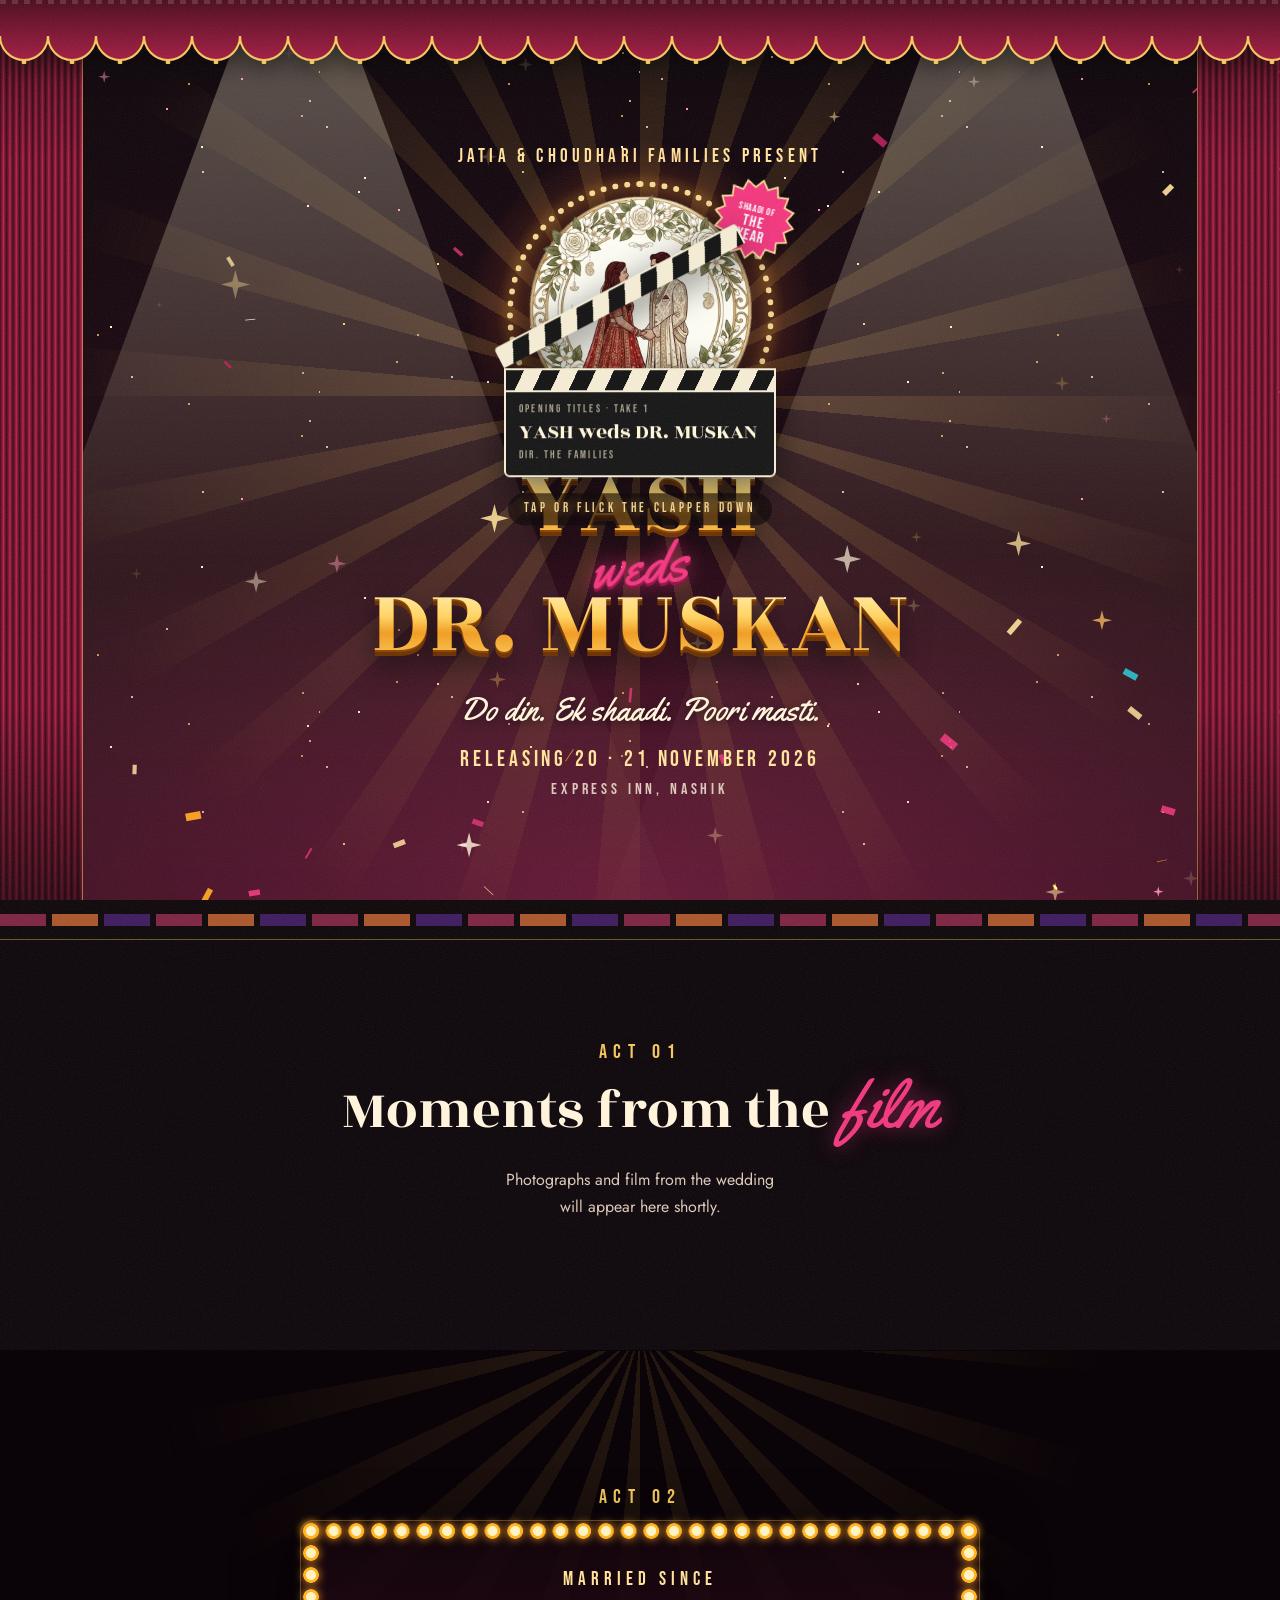
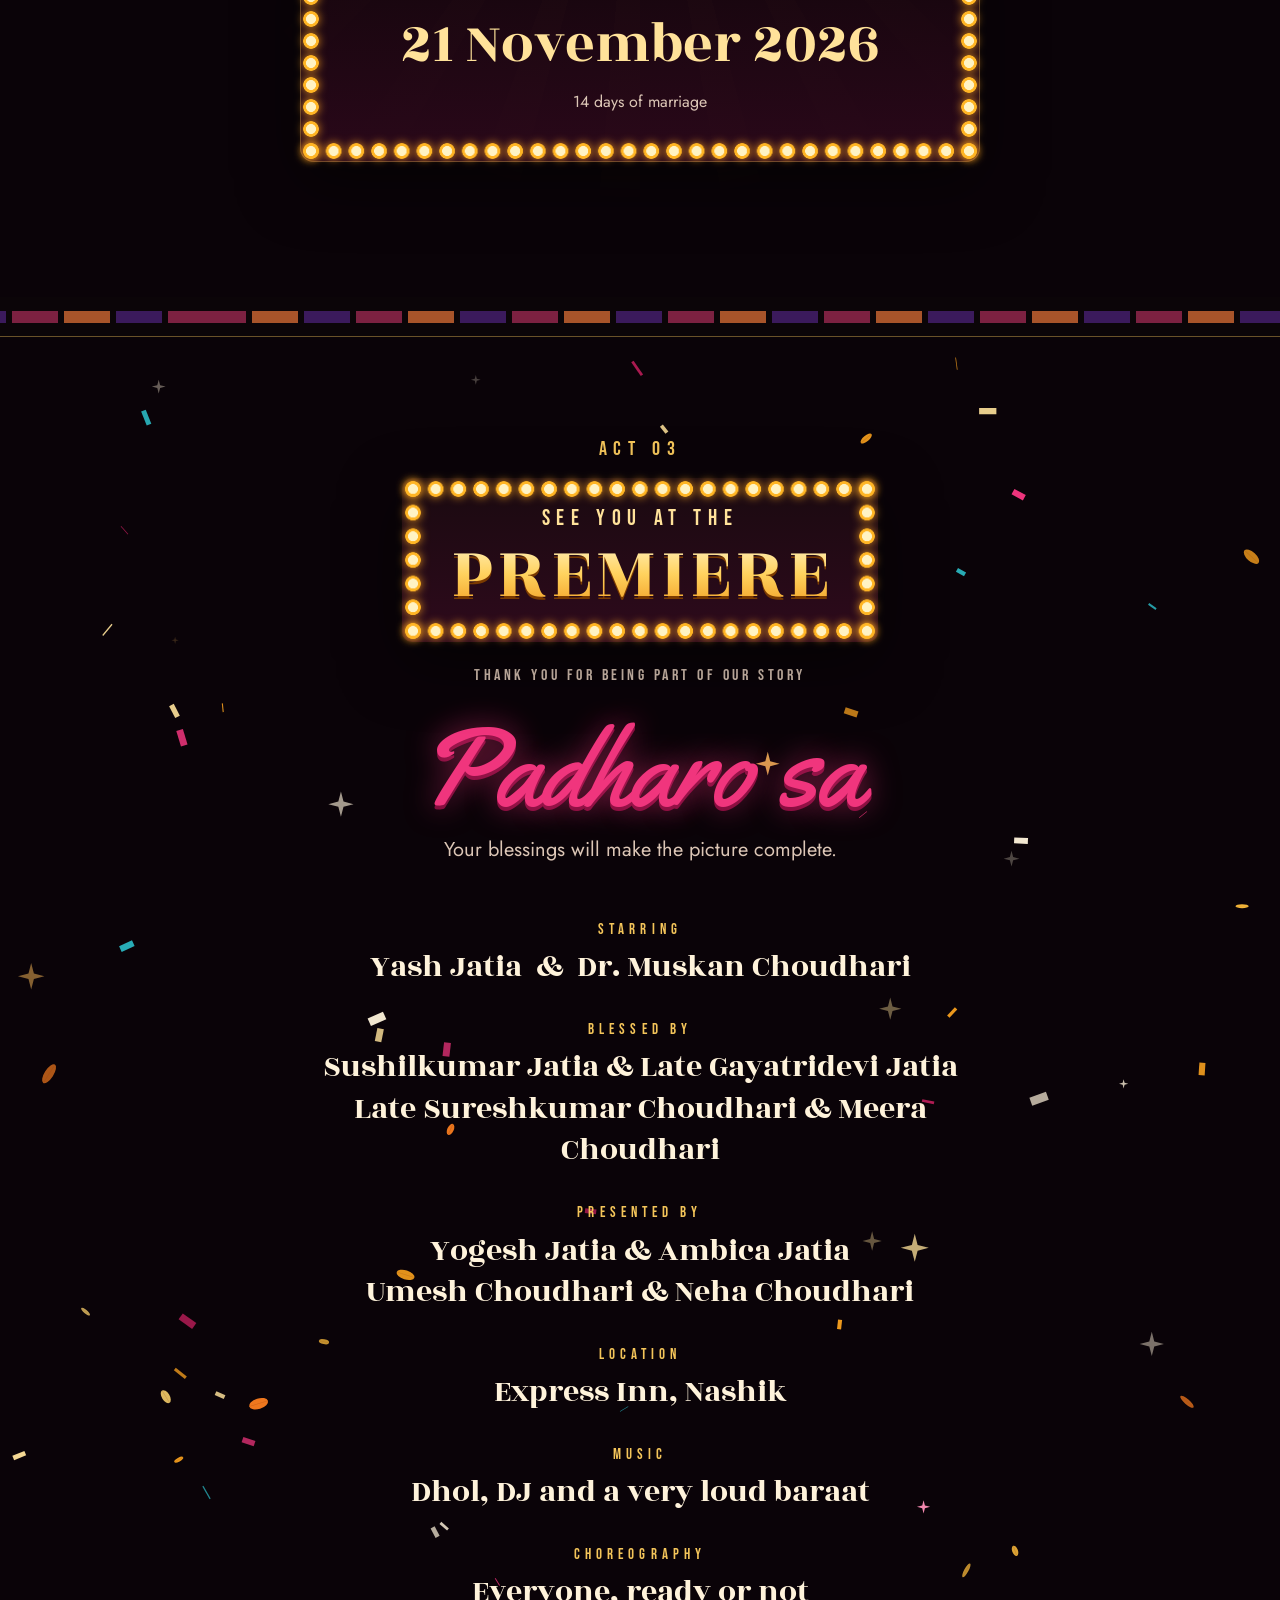
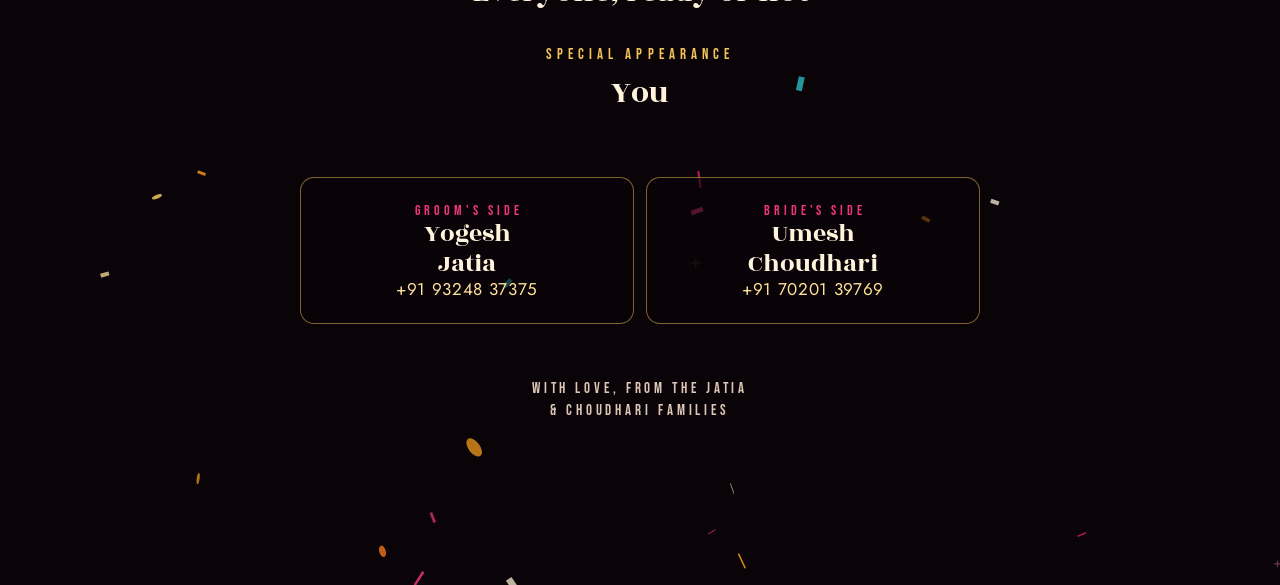
==== commit 1b6a83b0: "Remove site from Google/AI: noindex on root, robots.txt blocks AI crawlers; drop After party from Da" ====
--- a/index.html
+++ b/index.html
@@ -5,6 +5,8 @@
 <meta name="viewport" content="width=device-width, initial-scale=1, viewport-fit=cover">
 <title>Yash &amp; Dr. Muskan · 20–21 November 2026</title>
 <meta name="description" content="Yash weds Dr. Muskan. 20 and 21 November 2026, Express Inn, Nashik.">
+<meta name="robots" content="noindex, nofollow, noarchive, nosnippet, noimageindex">
+<meta name="googlebot" content="noindex, nofollow, noarchive, nosnippet">
 <meta name="theme-color" content="#0A0308">
 <script>document.documentElement.className='js';</script>
 <link rel="preconnect" href="https://fonts.googleapis.com">
@@ -457,13 +459,13 @@
 <defs><clipPath id="cpd1"><rect x="3" y="2" width="66" height="12"/></clipPath></defs>
 <rect x="2" y="20" width="68" height="40" rx="2" fill="#161016" stroke="#F4C55A" stroke-width="1.4"/><g stroke="#F4C55A" stroke-width=".9" opacity=".7"><path d="M2 32H70M2 44H70M26 20V60M48 20V60"/></g>
 <rect x="2" y="16" width="68" height="4" fill="#F4C55A"/></svg><span class="dtag">DAY 1</span><span class="dnum">20</span><span class="dtxt"><b>Friday</b><em>The build-up</em></span></div>
-<ol class="tl"><i class="tlfill"></i><li class="ev rv" data-t="2026-11-20T13:00:00+05:30" style="--i:1"><span class="et"><small>SCENE 01</small>1:00 PM</span><span class="eb"><span class="en">Lunch</span><span class="ep">Grandeur Hall</span></span><i class="tag">NEXT UP</i></li><li class="ev rv" data-t="2026-11-20T14:00:00+05:30" style="--i:2"><span class="et"><small>SCENE 02</small>2:00 PM</span><span class="eb"><span class="en">Mayara</span><span class="ep">Bride side &middot; Grandeur Hall</span></span><i class="tag">NEXT UP</i></li><li class="ev rv" data-t="2026-11-20T14:30:00+05:30" style="--i:0"><span class="et"><small>SCENE 03</small>2:30 PM</span><span class="eb"><span class="en">Mayara</span><span class="ep">Groom side &middot; Express Royal</span></span><i class="tag">NEXT UP</i></li><li class="ev rv" data-t="2026-11-20T18:00:00+05:30" style="--i:1"><span class="et"><small>SCENE 04</small>6:00 PM</span><span class="eb"><span class="en">Tilak</span><span class="ep">Lawn</span></span><i class="tag">NEXT UP</i></li><li class="ev rv" data-t="2026-11-20T19:00:00+05:30" style="--i:2"><span class="et"><small>SCENE 05</small>7:00 PM</span><span class="eb"><span class="en">Ring ceremony &amp; Sangeet</span><span class="ep">Lawn</span></span><i class="tag">NEXT UP</i></li><li class="ev rv" data-t="2026-11-20T23:00:00+05:30" style="--i:0"><span class="et"><small>SCENE 06</small>11:00 PM</span><span class="eb"><span class="en">After party</span><span class="ep">Express Royal</span></span><i class="tag">NEXT UP</i></li></ol></div>
+<ol class="tl"><i class="tlfill"></i><li class="ev rv" data-t="2026-11-20T13:00:00+05:30" style="--i:1"><span class="et"><small>SCENE 01</small>1:00 PM</span><span class="eb"><span class="en">Lunch</span><span class="ep">Grandeur Hall</span></span><i class="tag">NEXT UP</i></li><li class="ev rv" data-t="2026-11-20T14:00:00+05:30" style="--i:2"><span class="et"><small>SCENE 02</small>2:00 PM</span><span class="eb"><span class="en">Mayara</span><span class="ep">Bride side &middot; Grandeur Hall</span></span><i class="tag">NEXT UP</i></li><li class="ev rv" data-t="2026-11-20T14:30:00+05:30" style="--i:0"><span class="et"><small>SCENE 03</small>2:30 PM</span><span class="eb"><span class="en">Mayara</span><span class="ep">Groom side &middot; Express Royal</span></span><i class="tag">NEXT UP</i></li><li class="ev rv" data-t="2026-11-20T18:00:00+05:30" style="--i:1"><span class="et"><small>SCENE 04</small>6:00 PM</span><span class="eb"><span class="en">Tilak</span><span class="ep">Lawn</span></span><i class="tag">NEXT UP</i></li><li class="ev rv" data-t="2026-11-20T19:00:00+05:30" style="--i:2"><span class="et"><small>SCENE 05</small>7:00 PM</span><span class="eb"><span class="en">Ring ceremony &amp; Sangeet</span><span class="ep">Lawn</span></span><i class="tag">NEXT UP</i></li></ol></div>
 <div class="day day" id="d2">
 <div class="dayhead"><svg class="clap" viewBox="0 0 72 62" aria-hidden="true"><g class="arm"><rect x="2" y="2" width="68" height="14" rx="2" fill="#161016" stroke="#F4C55A" stroke-width="1.4"/><g transform="translate(0,1)" clip-path="url(#cpd2)"><path d="M6 2 l10 0 l-8 12 l-10 0Z" fill="#fff"/><path d="M20 2 l10 0 l-8 12 l-10 0Z" fill="#161016"/><path d="M34 2 l10 0 l-8 12 l-10 0Z" fill="#fff"/><path d="M48 2 l10 0 l-8 12 l-10 0Z" fill="#161016"/><path d="M62 2 l10 0 l-8 12 l-10 0Z" fill="#fff"/><path d="M76 2 l10 0 l-8 12 l-10 0Z" fill="#161016"/></g></g>
 <defs><clipPath id="cpd2"><rect x="3" y="2" width="66" height="12"/></clipPath></defs>
 <rect x="2" y="20" width="68" height="40" rx="2" fill="#161016" stroke="#F4C55A" stroke-width="1.4"/><g stroke="#F4C55A" stroke-width=".9" opacity=".7"><path d="M2 32H70M2 44H70M26 20V60M48 20V60"/></g>
 <rect x="2" y="16" width="68" height="4" fill="#F4C55A"/></svg><span class="dtag">DAY 2</span><span class="dnum">21</span><span class="dtxt"><b>Saturday</b><em>The main event</em></span></div>
-<ol class="tl"><i class="tlfill"></i><li class="ev rv" data-t="2026-11-21T08:00:00+05:30" style="--i:1"><span class="et"><small>SCENE 07</small>8:00 AM</span><span class="eb"><span class="en">Groom haldi</span><span class="ep">Lawn</span></span><i class="tag">NEXT UP</i></li><li class="ev rv" data-t="2026-11-21T09:00:00+05:30" style="--i:2"><span class="et"><small>SCENE 08</small>9:00 AM</span><span class="eb"><span class="en">Carnival</span><span class="ep">Lawn</span></span><i class="tag">NEXT UP</i></li><li class="ev rv" data-t="2026-11-21T12:00:00+05:30" style="--i:0"><span class="et"><small>SCENE 09</small>12:00 PM</span><span class="eb"><span class="en">Lunch</span><span class="ep">Express Royal</span></span><i class="tag">NEXT UP</i></li><li class="ev rv" data-t="2026-11-21T15:00:00+05:30" style="--i:1"><span class="et"><small>SCENE 10</small>3:00 PM</span><span class="eb"><span class="en">Baraat</span><span class="ep">Main Lobby</span></span><i class="tag">NEXT UP</i></li><li class="ev rv" data-t="2026-11-21T17:00:00+05:30" style="--i:2"><span class="et"><small>SCENE 11</small>5:00 PM</span><span class="eb"><span class="en">Varmala</span><span class="ep">Lawn</span></span><i class="tag">NEXT UP</i></li><li class="ev rv" data-t="2026-11-21T18:00:00+05:30" style="--i:0"><span class="et"><small>SCENE 12</small>6:00 PM</span><span class="eb"><span class="en">Phera</span><span class="ep">Lawn</span></span><i class="tag">NEXT UP</i></li><li class="ev rv" data-t="2026-11-21T20:00:00+05:30" style="--i:1"><span class="et"><small>SCENE 13</small>8:00 PM</span><span class="eb"><span class="en">Reception</span><span class="ep">Lawn</span></span><i class="tag">NEXT UP</i></li></ol></div>
+<ol class="tl"><i class="tlfill"></i><li class="ev rv" data-t="2026-11-21T08:00:00+05:30" style="--i:0"><span class="et"><small>SCENE 06</small>8:00 AM</span><span class="eb"><span class="en">Groom haldi</span><span class="ep">Lawn</span></span><i class="tag">NEXT UP</i></li><li class="ev rv" data-t="2026-11-21T09:00:00+05:30" style="--i:1"><span class="et"><small>SCENE 07</small>9:00 AM</span><span class="eb"><span class="en">Carnival</span><span class="ep">Lawn</span></span><i class="tag">NEXT UP</i></li><li class="ev rv" data-t="2026-11-21T12:00:00+05:30" style="--i:2"><span class="et"><small>SCENE 08</small>12:00 PM</span><span class="eb"><span class="en">Lunch</span><span class="ep">Express Royal</span></span><i class="tag">NEXT UP</i></li><li class="ev rv" data-t="2026-11-21T15:00:00+05:30" style="--i:0"><span class="et"><small>SCENE 09</small>3:00 PM</span><span class="eb"><span class="en">Baraat</span><span class="ep">Main Lobby</span></span><i class="tag">NEXT UP</i></li><li class="ev rv" data-t="2026-11-21T17:00:00+05:30" style="--i:1"><span class="et"><small>SCENE 10</small>5:00 PM</span><span class="eb"><span class="en">Varmala</span><span class="ep">Lawn</span></span><i class="tag">NEXT UP</i></li><li class="ev rv" data-t="2026-11-21T18:00:00+05:30" style="--i:2"><span class="et"><small>SCENE 11</small>6:00 PM</span><span class="eb"><span class="en">Phera</span><span class="ep">Lawn</span></span><i class="tag">NEXT UP</i></li><li class="ev rv" data-t="2026-11-21T20:00:00+05:30" style="--i:0"><span class="et"><small>SCENE 12</small>8:00 PM</span><span class="eb"><span class="en">Reception</span><span class="ep">Lawn</span></span><i class="tag">NEXT UP</i></li></ol></div>
   </div>
 </section>
 
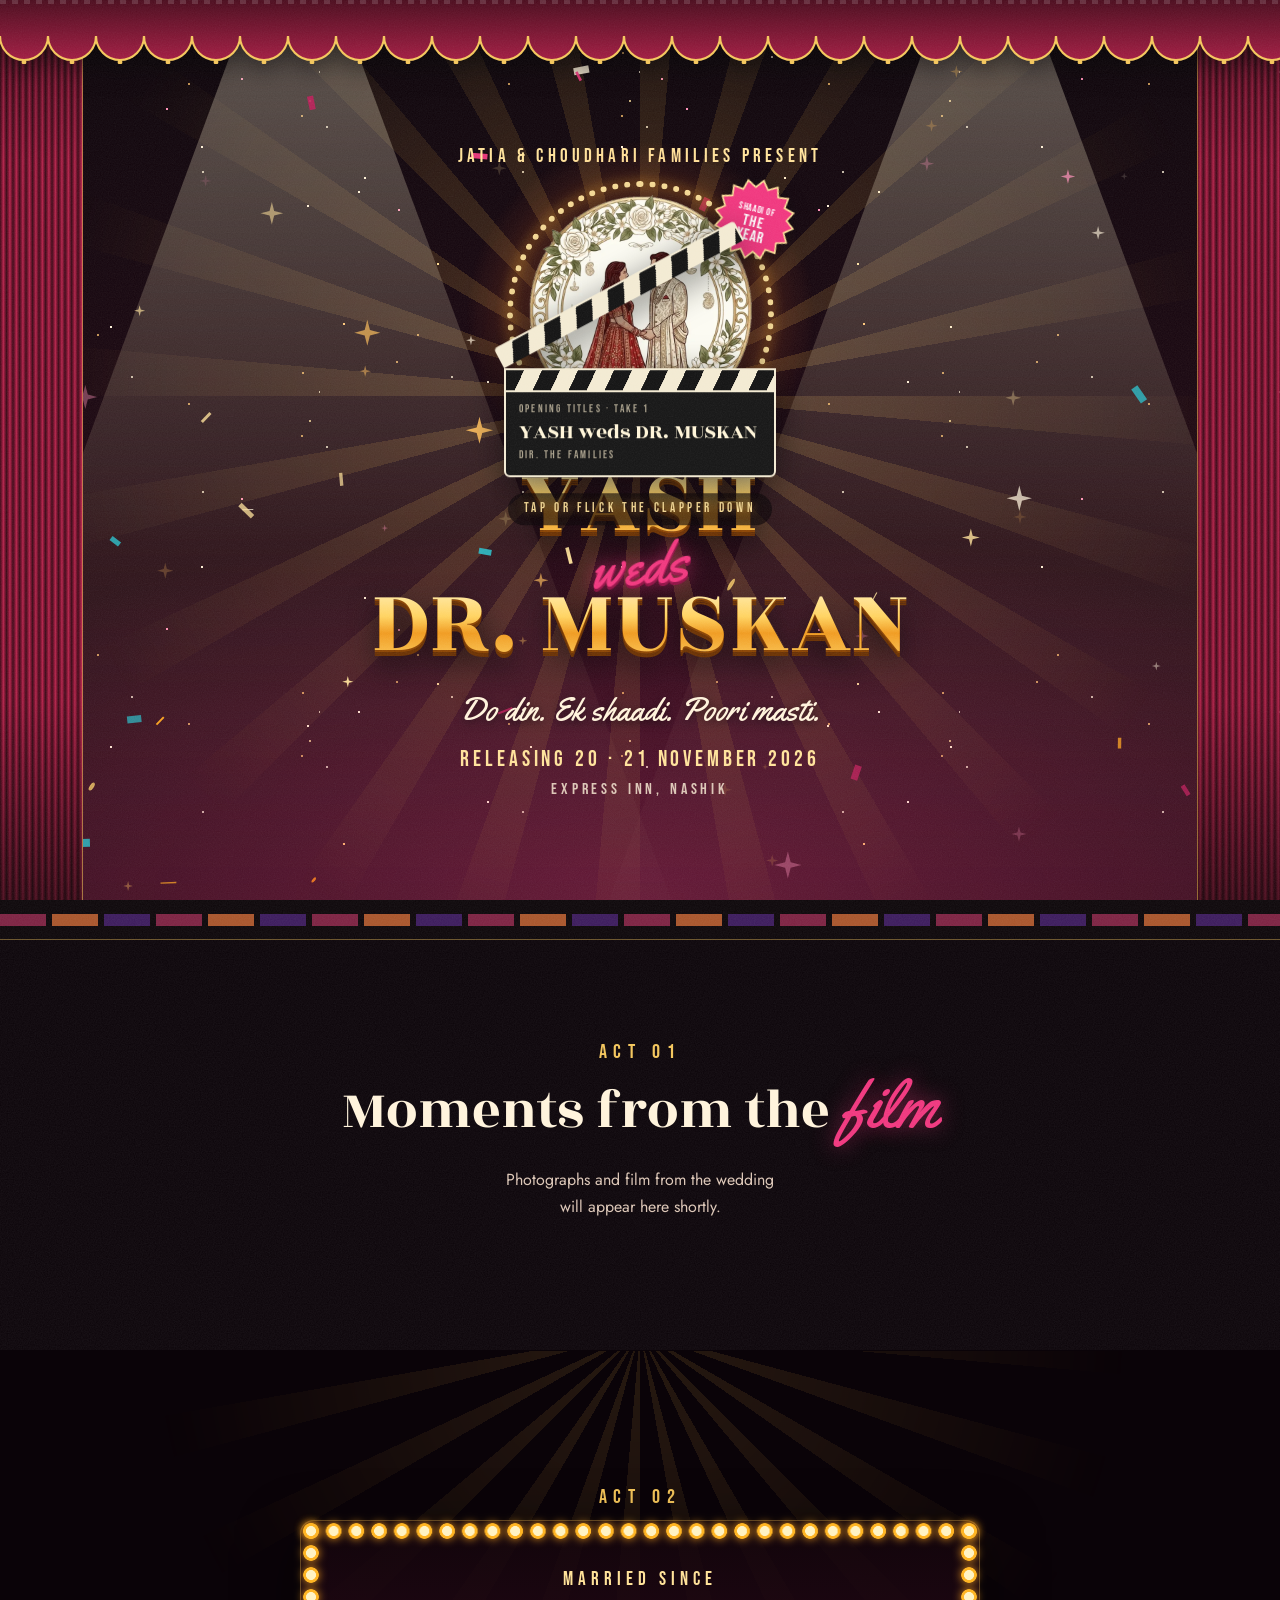
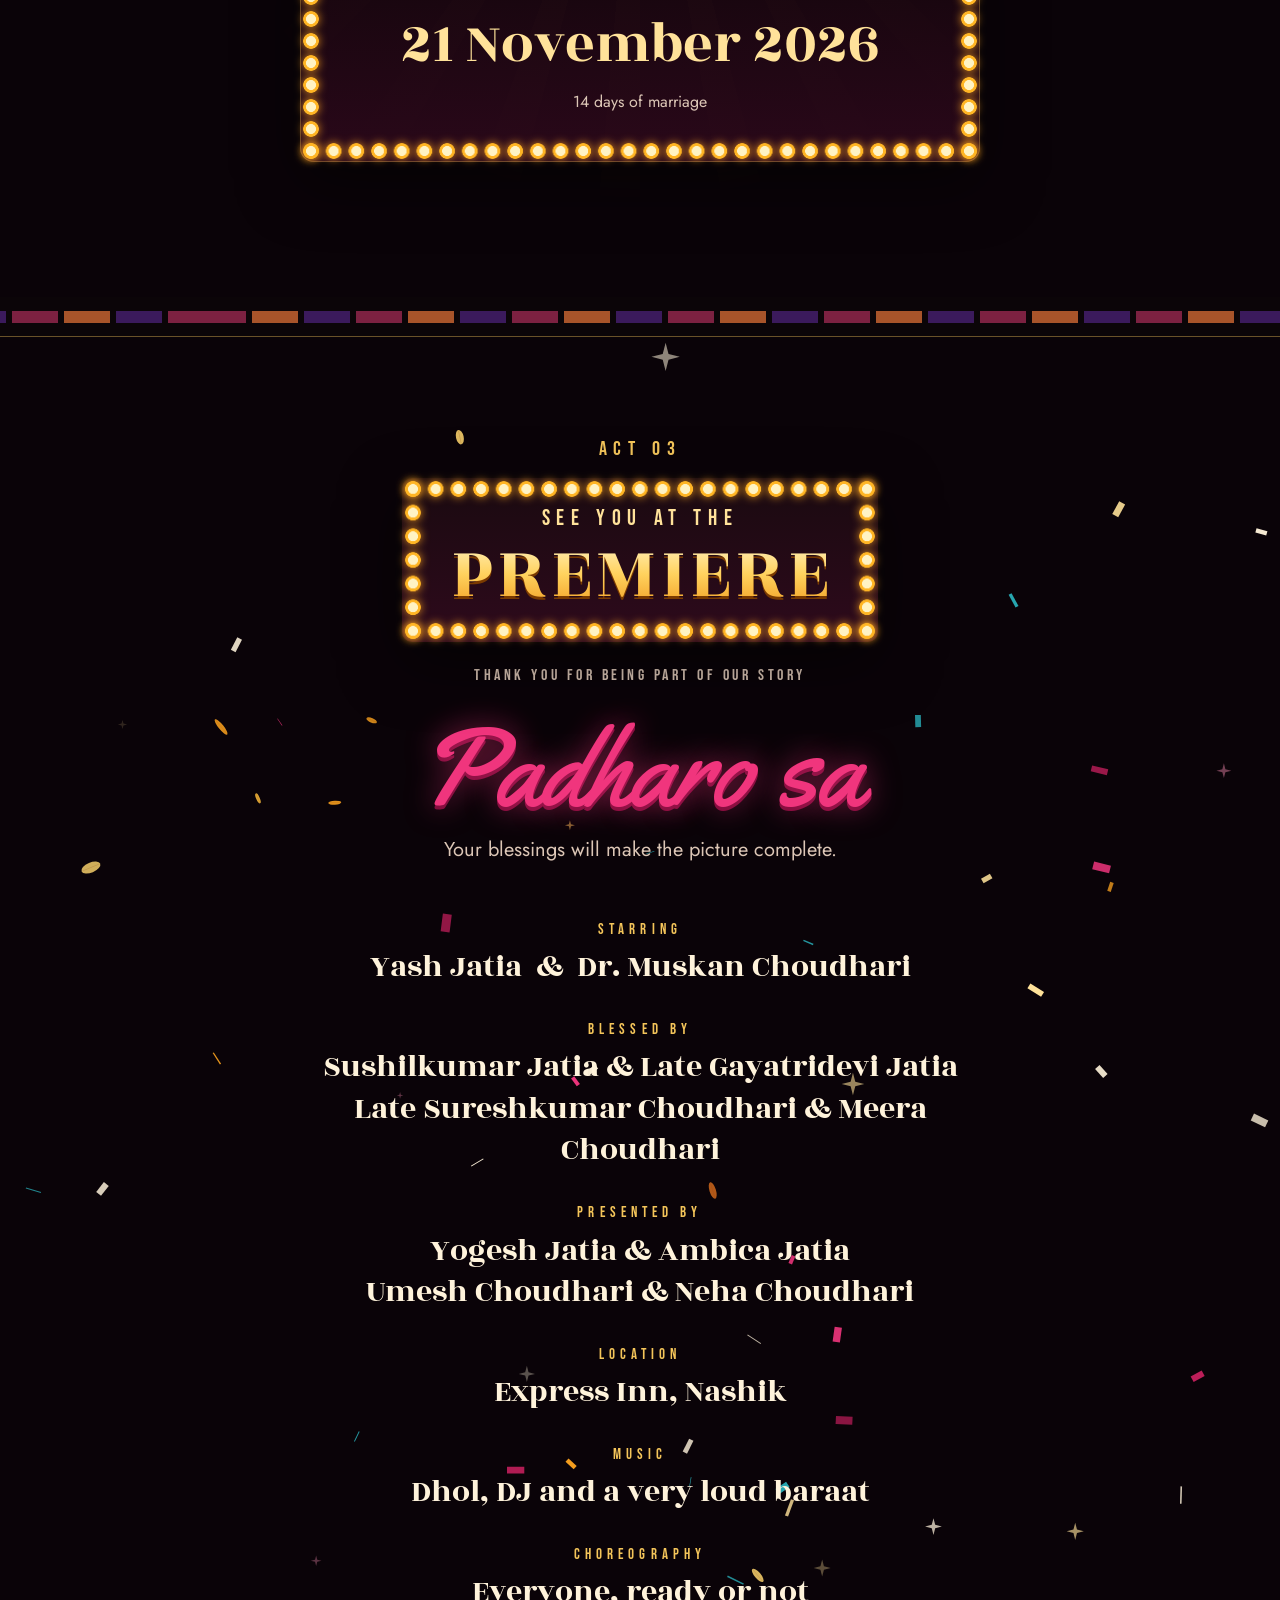
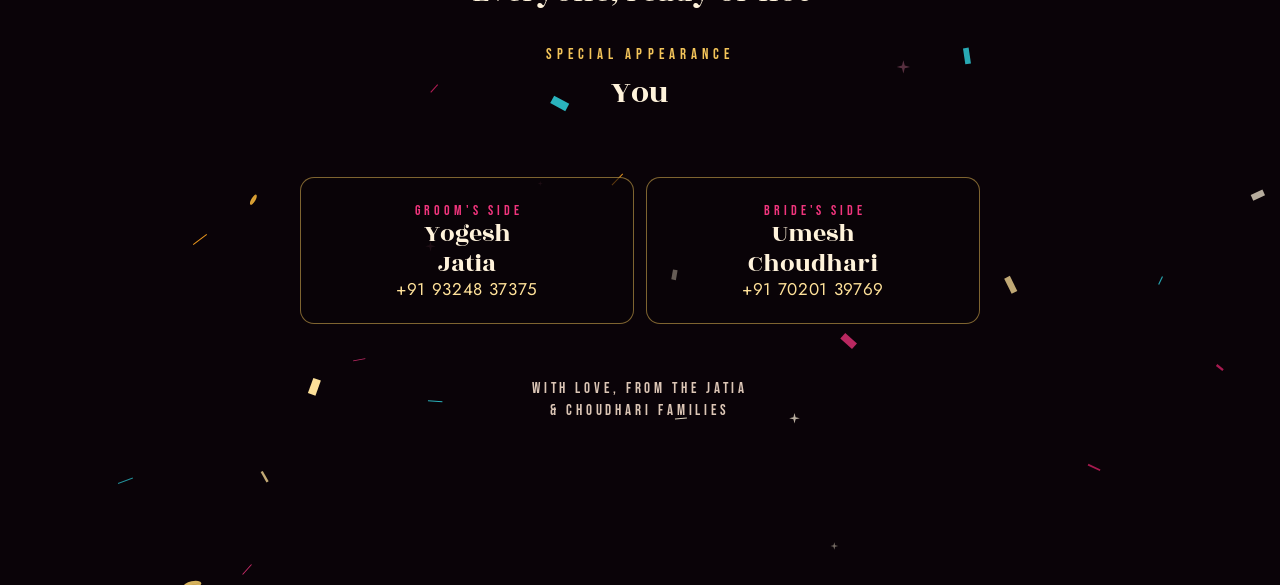
==== commit e709e1d4: "Back on Google + SEO: indexable root, canonical, OG/Twitter share image, favicons, Event JSON-LD, si" ====
--- a/index.html
+++ b/index.html
@@ -3,10 +3,28 @@
 <head>
 <meta charset="utf-8">
 <meta name="viewport" content="width=device-width, initial-scale=1, viewport-fit=cover">
-<title>Yash &amp; Dr. Muskan · 20–21 November 2026</title>
-<meta name="description" content="Yash weds Dr. Muskan. 20 and 21 November 2026, Express Inn, Nashik.">
-<meta name="robots" content="noindex, nofollow, noarchive, nosnippet, noimageindex">
-<meta name="googlebot" content="noindex, nofollow, noarchive, nosnippet">
+<title>Yash weds Dr. Muskan · Wedding 20–21 November 2026 · Express Inn, Nashik</title>
+<meta name="description" content="Yash Jatia weds Dr. Muskan Choudhari on 20–21 November 2026 at Express Inn, Nashik. Wedding schedule, venue, directions and travel details.">
+<meta name="robots" content="index, follow, max-image-preview:large, max-snippet:-1">
+<link rel="canonical" href="https://yashkimuskan.com/">
+<meta property="og:type" content="website">
+<meta property="og:site_name" content="Yash weds Dr. Muskan">
+<meta property="og:url" content="https://yashkimuskan.com/">
+<meta property="og:title" content="Yash weds Dr. Muskan · 20–21 November 2026">
+<meta property="og:description" content="Express Inn, Nashik. The Jatia &amp; Choudhari families invite you to two days of celebration.">
+<meta property="og:image" content="https://yashkimuskan.com/og.jpg">
+<meta property="og:image:width" content="1200">
+<meta property="og:image:height" content="630">
+<meta property="og:image:alt" content="Yash and Dr. Muskan illustration, 20–21 November 2026, Express Inn, Nashik">
+<meta property="og:locale" content="en_IN">
+<meta name="twitter:card" content="summary_large_image">
+<meta name="twitter:title" content="Yash weds Dr. Muskan · 20–21 November 2026">
+<meta name="twitter:description" content="Express Inn, Nashik. The Jatia &amp; Choudhari families invite you to two days of celebration.">
+<meta name="twitter:image" content="https://yashkimuskan.com/og.jpg">
+<link rel="icon" href="/favicon.ico" sizes="48x48">
+<link rel="icon" type="image/png" sizes="192x192" href="/favicon-192.png">
+<link rel="apple-touch-icon" href="/apple-touch-icon.png">
+<script type="application/ld+json">{"@context":"https://schema.org","@type":"Event","name":"Yash weds Dr. Muskan","alternateName":["Yash and Muskan wedding","Yash Jatia and Muskan Choudhari wedding"],"description":"Wedding of Yash Jatia and Dr. Muskan Choudhari, 20–21 November 2026 at Express Inn, Nashik.","startDate":"2026-11-20T12:00:00+05:30","endDate":"2026-11-21T23:00:00+05:30","eventStatus":"https://schema.org/EventScheduled","eventAttendanceMode":"https://schema.org/OfflineEventAttendanceMode","location":{"@type":"Place","name":"Express Inn","address":{"@type":"PostalAddress","addressLocality":"Nashik","addressRegion":"Maharashtra","addressCountry":"IN"}},"image":["https://yashkimuskan.com/og.jpg"],"url":"https://yashkimuskan.com/","organizer":{"@type":"Organization","name":"The Jatia & Choudhari families","url":"https://yashkimuskan.com/"},"performer":[{"@type":"Person","name":"Yash Jatia"},{"@type":"Person","name":"Dr. Muskan Choudhari","honorificPrefix":"Dr."}],"subEvent":[{"@type":"Event","name":"Lunch · Yash weds Dr. Muskan","startDate":"2026-11-20T13:00:00+05:30","location":{"@type":"Place","name":"Express Inn, Nashik · Grandeur Hall"}},{"@type":"Event","name":"Mayara · Yash weds Dr. Muskan","startDate":"2026-11-20T14:00:00+05:30","location":{"@type":"Place","name":"Express Inn, Nashik · Grandeur Hall"}},{"@type":"Event","name":"Mayara · Yash weds Dr. Muskan","startDate":"2026-11-20T14:30:00+05:30","location":{"@type":"Place","name":"Express Inn, Nashik · Express Royal"}},{"@type":"Event","name":"Tilak · Yash weds Dr. Muskan","startDate":"2026-11-20T18:00:00+05:30","location":{"@type":"Place","name":"Express Inn, Nashik · Lawn"}},{"@type":"Event","name":"Ring ceremony & Sangeet · Yash weds Dr. Muskan","startDate":"2026-11-20T19:00:00+05:30","location":{"@type":"Place","name":"Express Inn, Nashik · Lawn"}},{"@type":"Event","name":"Groom haldi · Yash weds Dr. Muskan","startDate":"2026-11-21T08:00:00+05:30","location":{"@type":"Place","name":"Express Inn, Nashik · Lawn"}},{"@type":"Event","name":"Carnival · Yash weds Dr. Muskan","startDate":"2026-11-21T09:00:00+05:30","location":{"@type":"Place","name":"Express Inn, Nashik · Lawn"}},{"@type":"Event","name":"Lunch · Yash weds Dr. Muskan","startDate":"2026-11-21T12:00:00+05:30","location":{"@type":"Place","name":"Express Inn, Nashik · Express Royal"}},{"@type":"Event","name":"Baraat · Yash weds Dr. Muskan","startDate":"2026-11-21T15:00:00+05:30","location":{"@type":"Place","name":"Express Inn, Nashik · Main Lobby"}},{"@type":"Event","name":"Varmala · Yash weds Dr. Muskan","startDate":"2026-11-21T17:00:00+05:30","location":{"@type":"Place","name":"Express Inn, Nashik · Lawn"}},{"@type":"Event","name":"Phera · Yash weds Dr. Muskan","startDate":"2026-11-21T18:00:00+05:30","location":{"@type":"Place","name":"Express Inn, Nashik · Lawn"}},{"@type":"Event","name":"Reception · Yash weds Dr. Muskan","startDate":"2026-11-21T20:00:00+05:30","location":{"@type":"Place","name":"Express Inn, Nashik · Lawn"}}]}</script>
 <meta name="theme-color" content="#0A0308">
 <script>document.documentElement.className='js';</script>
 <link rel="preconnect" href="https://fonts.googleapis.com">
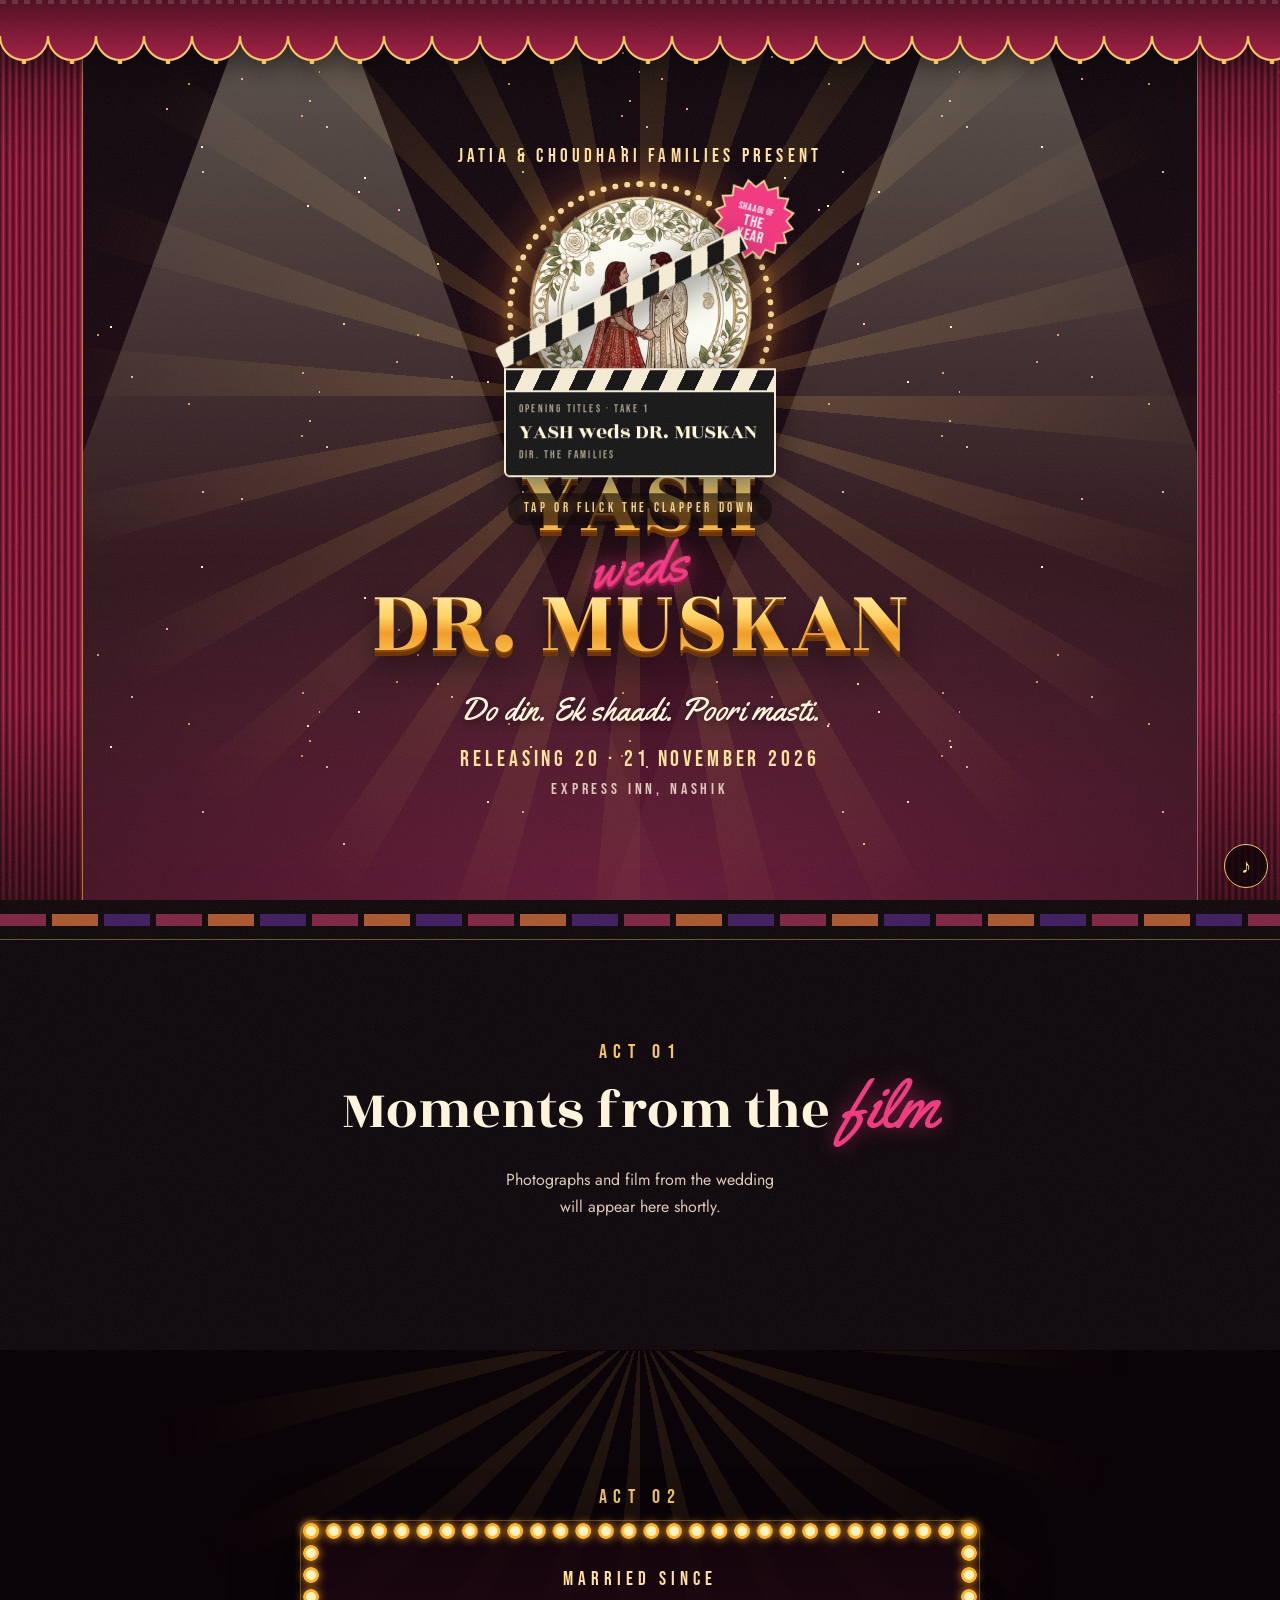
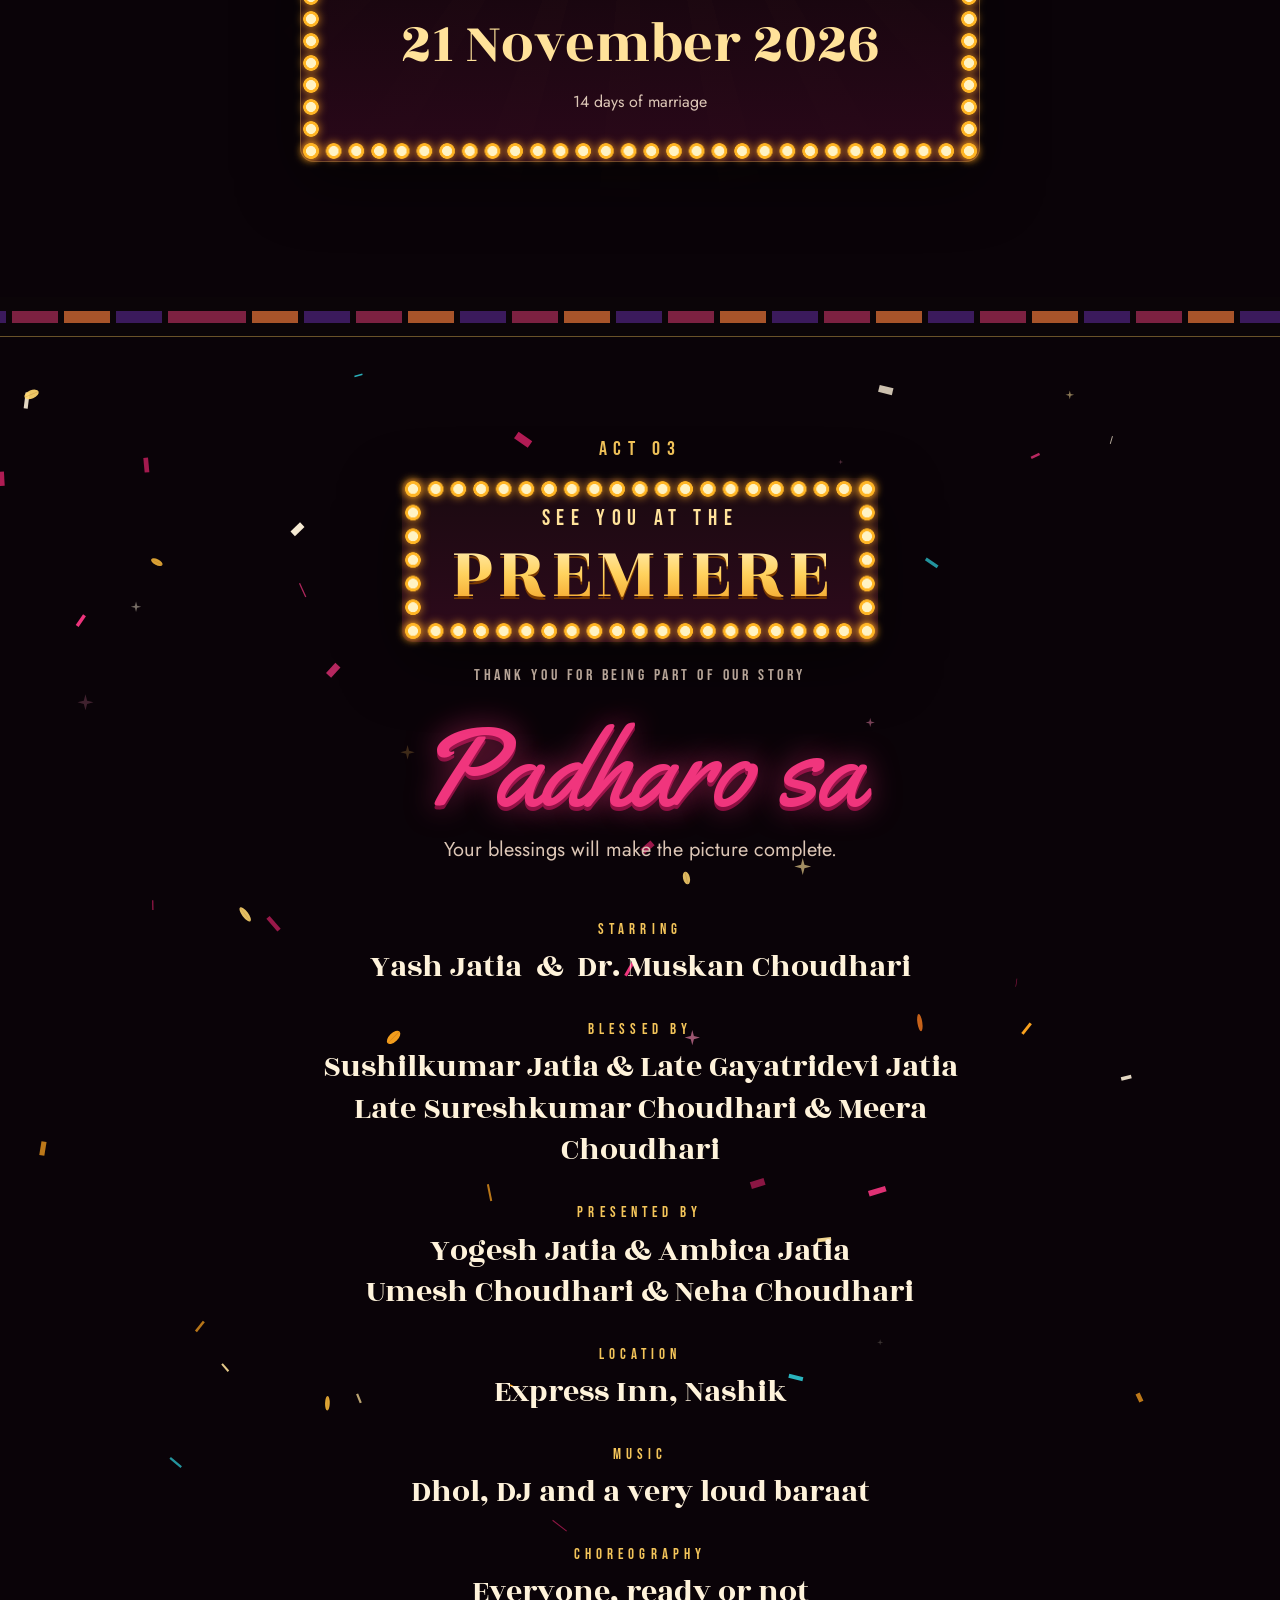
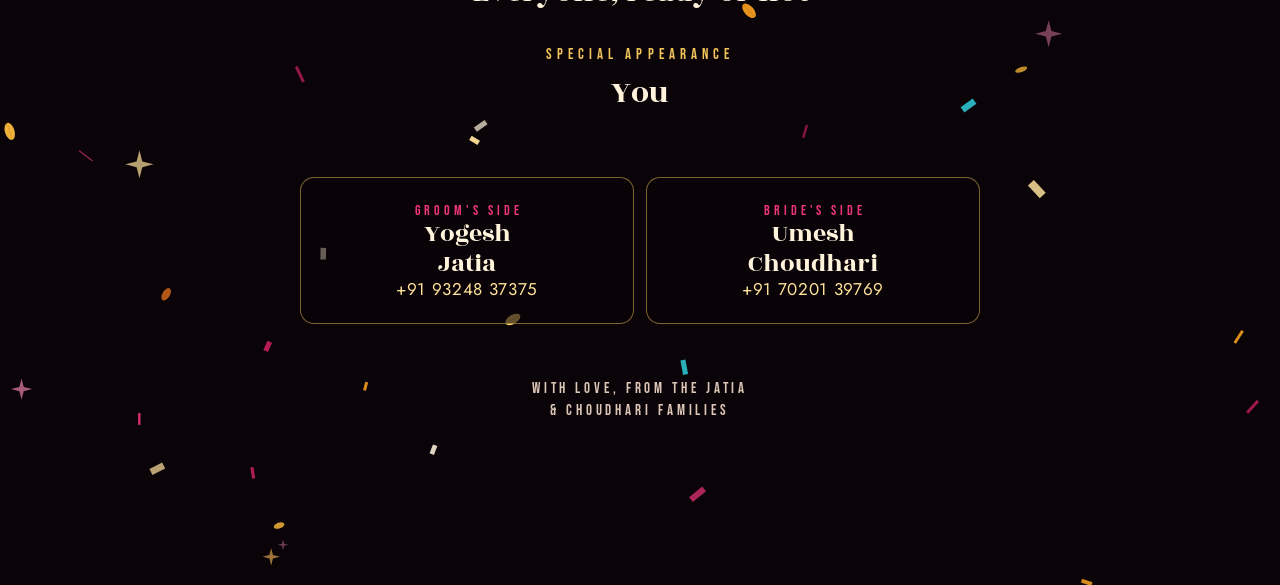
==== commit f099c569: "Background song "Tu Meri Muskaan" (original, ElevenLabs Music): starts on first tap (clapperboard), " ====
--- a/index.html
+++ b/index.html
@@ -73,8 +73,18 @@
 #chapMenu button b{color:var(--gold2);font-weight:400;min-width:22px;font-size:13px;letter-spacing:.04em}
 #chapMenu button[aria-current="true"]{background:rgba(240,53,125,.2)}
 #chapMenu button[aria-current="true"] b{color:#fff}
-#mbtn{display:none;position:fixed;right:12px;bottom:12px;z-index:65;width:44px;height:44px;border-radius:50%;border:1px solid var(--gold);background:rgba(11,4,7,.75);color:var(--gold2);font-size:20px;cursor:pointer}
-#mbtn.on{display:block}
+#mbtn{display:none;position:fixed;right:12px;bottom:calc(12px + env(safe-area-inset-bottom,0px));z-index:65;width:44px;height:44px;border-radius:50%;border:1px solid var(--gold);background:rgba(11,4,7,.75);color:var(--gold2);font-size:20px;line-height:1;cursor:pointer;padding:0;align-items:center;justify-content:center}
+#mbtn.on{display:flex}
+#mbtn .eq{display:none;align-items:flex-end;gap:2px;height:16px}
+#mbtn .eq i{display:block;width:3px;height:6px;background:var(--gold2);border-radius:1px;animation:eqb .9s ease-in-out infinite}
+#mbtn .eq i:nth-child(2){animation-delay:-.3s}#mbtn .eq i:nth-child(3){animation-delay:-.6s}#mbtn .eq i:nth-child(4){animation-delay:-.15s}
+#mbtn.playing .mn{display:none}#mbtn.playing .eq{display:flex}
+@keyframes eqb{0%,100%{height:4px}50%{height:16px}}
+#mbtn:focus-visible,#mtip:focus-visible{outline:2px solid var(--gold2);outline-offset:3px}
+#mtip{position:fixed;right:64px;bottom:calc(18px + env(safe-area-inset-bottom,0px));z-index:65;font:400 13px/1 'Bebas Neue',sans-serif;letter-spacing:.08em;color:#241040;background:var(--gold2);border:0;border-radius:999px;padding:9px 13px 8px;cursor:pointer;
+ opacity:0;transform:translateX(8px);pointer-events:none;transition:opacity .35s,transform .35s;box-shadow:0 6px 18px rgba(0,0,0,.35)}
+#mtip.on{opacity:1;transform:none;pointer-events:auto}
+@media (prefers-reduced-motion:reduce){#mbtn .eq i{animation:none;height:10px}#mtip{transition:none}}
 
 /* marquee bulbs */
 .marq{position:relative}
@@ -378,7 +388,8 @@
 <div id="bar" aria-hidden="true"><i></i></div>
 <div id="chap" role="button" tabindex="0" aria-haspopup="true" aria-expanded="false" aria-label="Jump to a different act"><b id="chNum">01</b><span id="chName"></span><i class="chch" aria-hidden="true"></i></div>
 <ul id="chapMenu" class="chapmenu" role="menu" aria-hidden="true"></ul>
-<button id="mbtn" aria-label="Play background music" aria-pressed="false">&#9834;</button>
+<button id="mbtn" aria-label="Play background music" aria-pressed="false"><span class="mn" aria-hidden="true">&#9834;</span><span class="eq" aria-hidden="true"><i></i><i></i><i></i><i></i></span></button>
+<button id="mtip" type="button" aria-label="Play our song">&#9834; Tap to play our song</button>
 <audio id="bgm" loop preload="none"></audio>
 
 <!-- ============ HERO : the curtains part ============ -->
@@ -614,7 +625,7 @@
 var T_UPLOAD_CLOSE=new Date('2026-11-30T23:59:00+05:30').getTime();
 var RSVP_ENDPOINT='https://script.google.com/macros/s/AKfycbyv0goxTGlCWfX36fzbVXiQ3OJa9IYulBMFdro_dhNbn2l87YY2HD1rsZBgyiWWyyGo/exec'; // photo uploader endpoint (unchanged)
 var MEMORIES={playlistId:'',albumUrl:'',photos:[],uploads:true};
-var MUSIC_SRC='';
+var MUSIC_SRC=(location.protocol==='file:')?'':'/music.mp3'; // "Tu Meri Muskaan" (original, ElevenLabs Music) — off in local file:// previews
 
 var hero=$('hero'), skyEl=$('sky'), barFill=$('bar').firstElementChild, chap=$('chap'), chNum=$('chNum'), chName=$('chName');
 var evEls=$$('.ev[data-t]').map(function(e){return {el:e,t:new Date(e.getAttribute('data-t')).getTime(),name:e.querySelector('.en').textContent,place:e.querySelector('.ep').textContent};});
@@ -801,13 +812,36 @@
 })();
 
 // ======================= MUSIC =======================
+// Autoplays on the guest's first tap/click/key (the clapperboard tap counts) — browsers block sound before any gesture.
+// Muting is remembered per device (localStorage ym_music=off). Pauses while the tab is hidden.
 (function(){
-  var b=$('mbtn'),a=$('bgm');if(!MUSIC_SRC)return;
-  a.src=MUSIC_SRC;a.volume=.45;b.classList.add('on');
-  b.addEventListener('click',function(){
-    if(a.paused){a.play().then(function(){b.setAttribute('aria-pressed','true');b.style.background='#E2B857';b.style.color='#241040';}).catch(function(){});}
-    else{a.pause();b.setAttribute('aria-pressed','false');b.style.background='';b.style.color='';}
-  });
+  var b=$('mbtn'),a=$('bgm'),tip=$('mtip');if(!MUSIC_SRC||!b||!a)return;
+  var VOL=.42,muted=false,started=false,fadeT=null,wasPlaying=false;
+  try{muted=localStorage.getItem('ym_music')==='off';}catch(e){}
+  a.src=MUSIC_SRC;a.loop=true;a.volume=0;b.classList.add('on');
+  window.addEventListener('load',function(){try{a.preload='auto';a.load();}catch(e){}});
+  function ui(){var p=!a.paused;b.classList.toggle('playing',p);b.setAttribute('aria-pressed',p?'true':'false');
+    b.setAttribute('aria-label',p?'Mute background music':'Play background music');if(tip&&p)tip.classList.remove('on');}
+  function fade(to,ms,done){clearInterval(fadeT);var from=a.volume,t0=Date.now();
+    fadeT=setInterval(function(){var k=Math.min(1,(Date.now()-t0)/ms);a.volume=Math.max(0,Math.min(1,from+(to-from)*k));if(k>=1){clearInterval(fadeT);done&&done();}},40);}
+  var EV=['pointerdown','touchend','keydown','click'],listening=true,trying=false;
+  function unlisten(){if(!listening)return;listening=false;EV.forEach(function(t){D.removeEventListener(t,first,true);});}
+  function play(delay){var p;trying=true;try{p=a.play();}catch(e){trying=false;return;}
+    if(p&&p.then){p.then(function(){trying=false;started=true;unlisten();ui();setTimeout(function(){fade(VOL,2200);},delay||0);}).catch(function(){trying=false;ui();});}
+    else{trying=false;started=true;unlisten();ui();fade(VOL,2200);}}
+  function stop(){fade(0,350,function(){a.pause();ui();});}
+  // first real gesture anywhere starts the song (unless the guest muted it before); keeps listening until a play actually succeeds
+  function first(e){if(e&&e.target&&(e.target===b||b.contains(e.target)))return;
+    if(muted){unlisten();return;} if(a.paused&&!trying)play(900);}
+  EV.forEach(function(t){D.addEventListener(t,first,true);});
+  // some browsers (desktop, returning visitors) allow sound without a gesture — try quietly once the curtain is open
+  if(typeof afterHeroOpen==='function')afterHeroOpen(function(){if(!muted&&a.paused){var p;try{p=a.play();}catch(e){}
+      if(p&&p.then)p.then(function(){started=true;ui();fade(VOL,2200);}).catch(function(){if(tip)tip.classList.add('on');setTimeout(function(){tip&&tip.classList.remove('on');},7000);});}},1200);
+  b.addEventListener('click',function(e){e.stopPropagation();
+    if(a.paused){muted=false;try{localStorage.removeItem('ym_music');}catch(x){}play(0);}
+    else{muted=true;try{localStorage.setItem('ym_music','off');}catch(x){}stop();}});
+  if(tip)tip.addEventListener('click',function(){tip.classList.remove('on');muted=false;try{localStorage.removeItem('ym_music');}catch(x){}play(0);});
+  D.addEventListener('visibilitychange',function(){if(D.hidden){wasPlaying=!a.paused;if(wasPlaying)a.pause();}else if(wasPlaying&&!muted){a.play().catch(function(){});}ui();});
 })();
 
 // ======================= PARTICLES =======================
